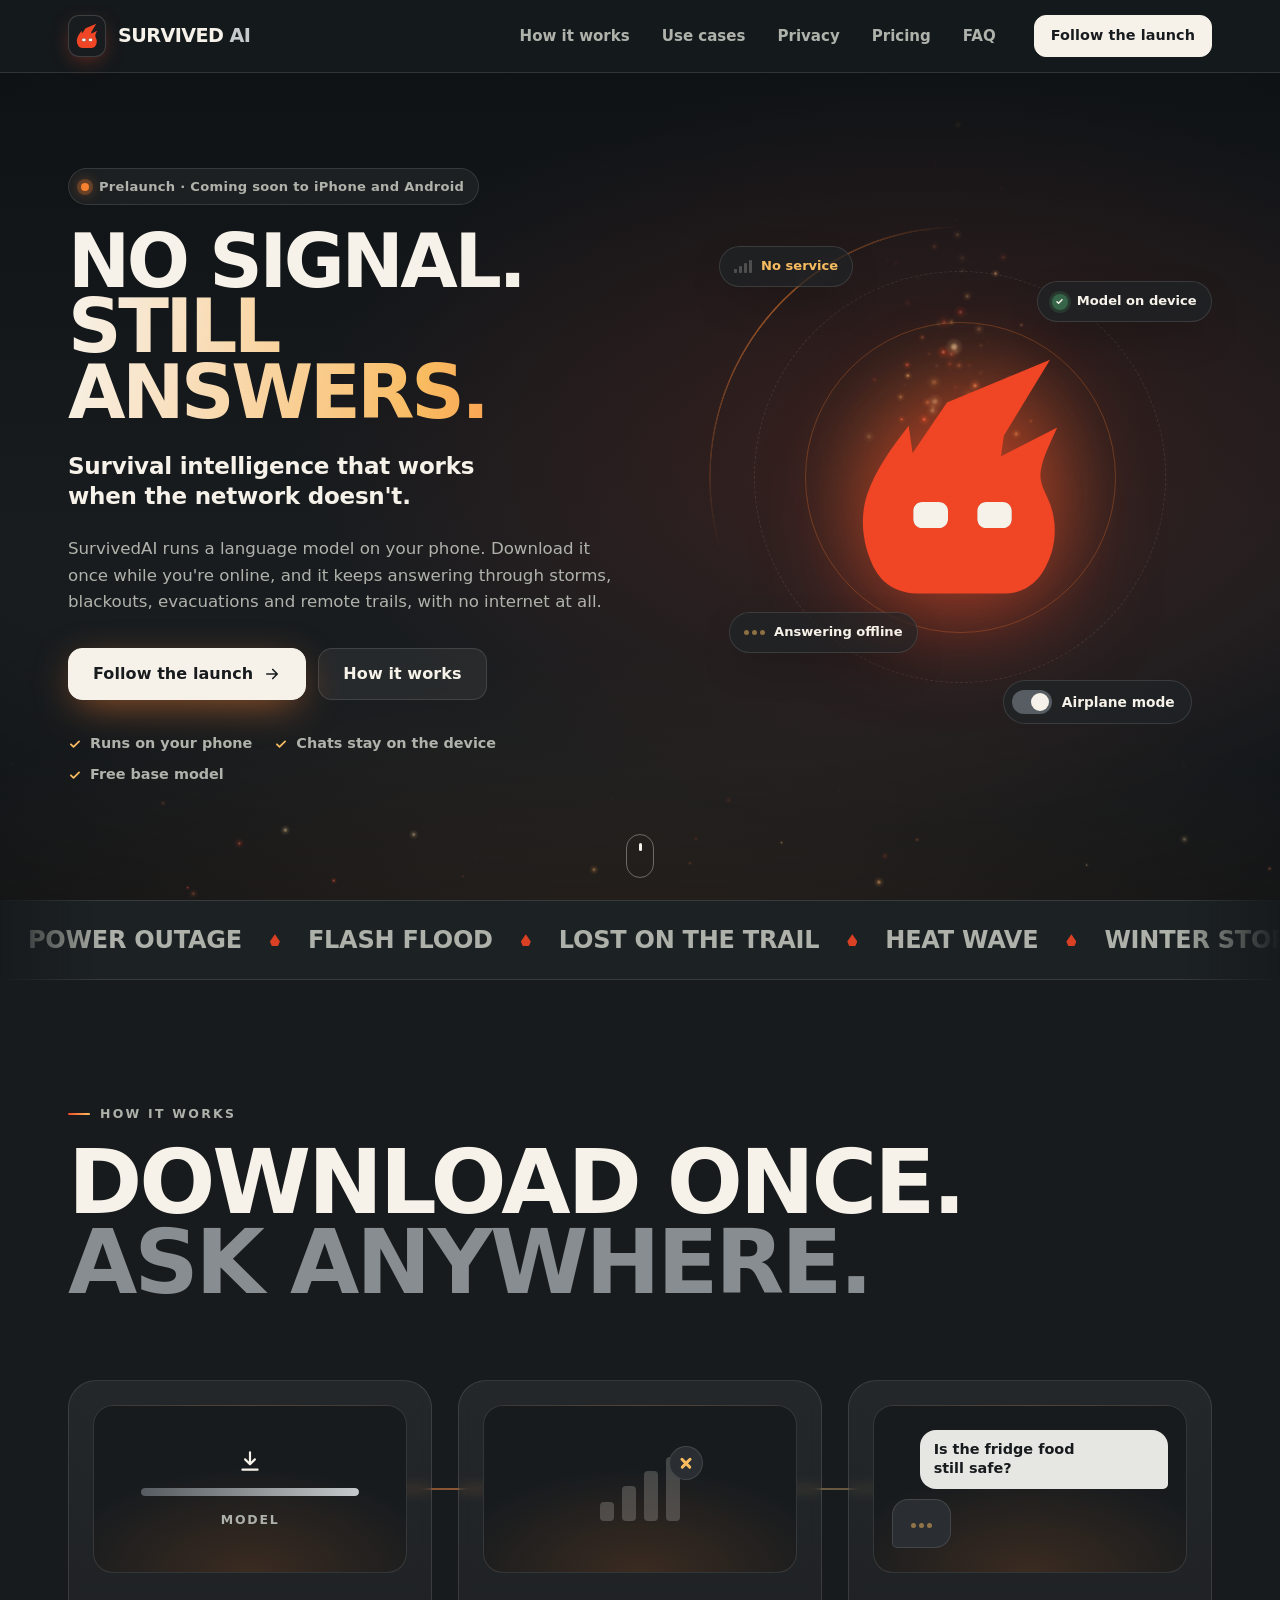
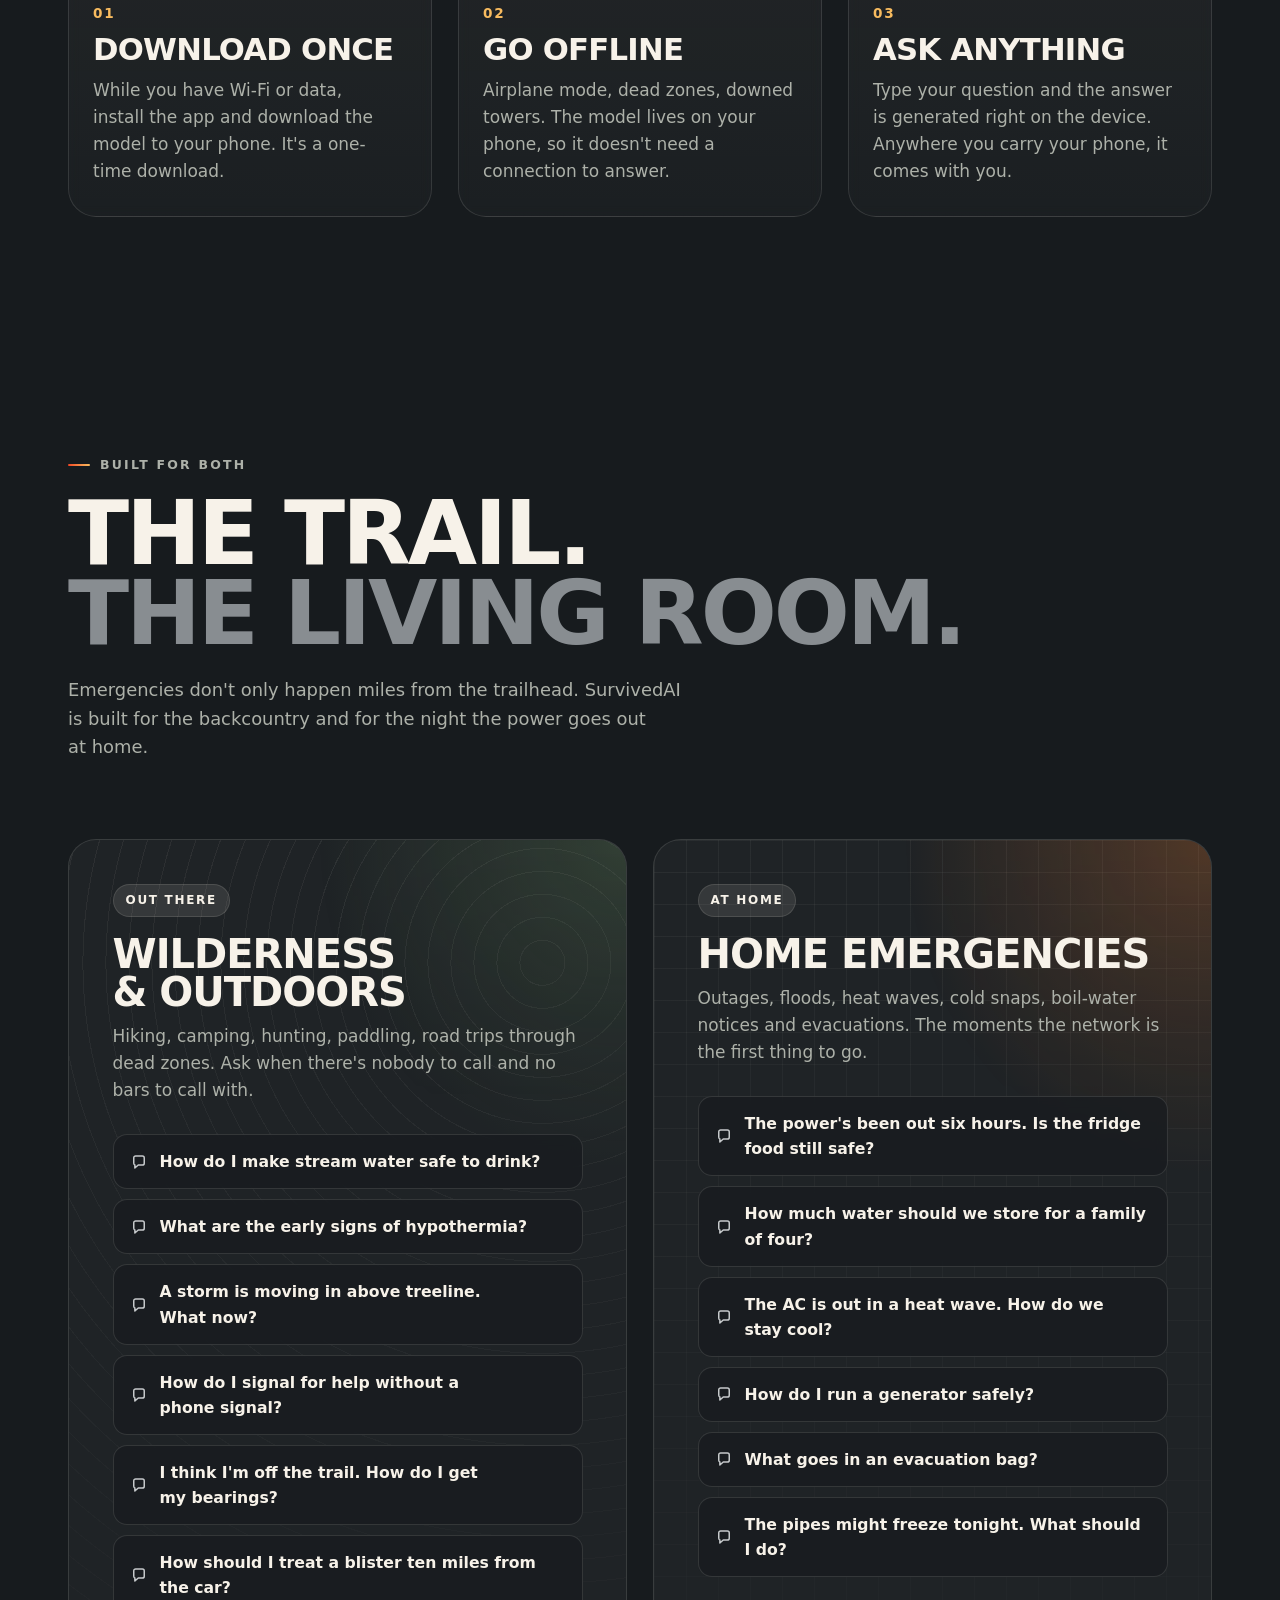
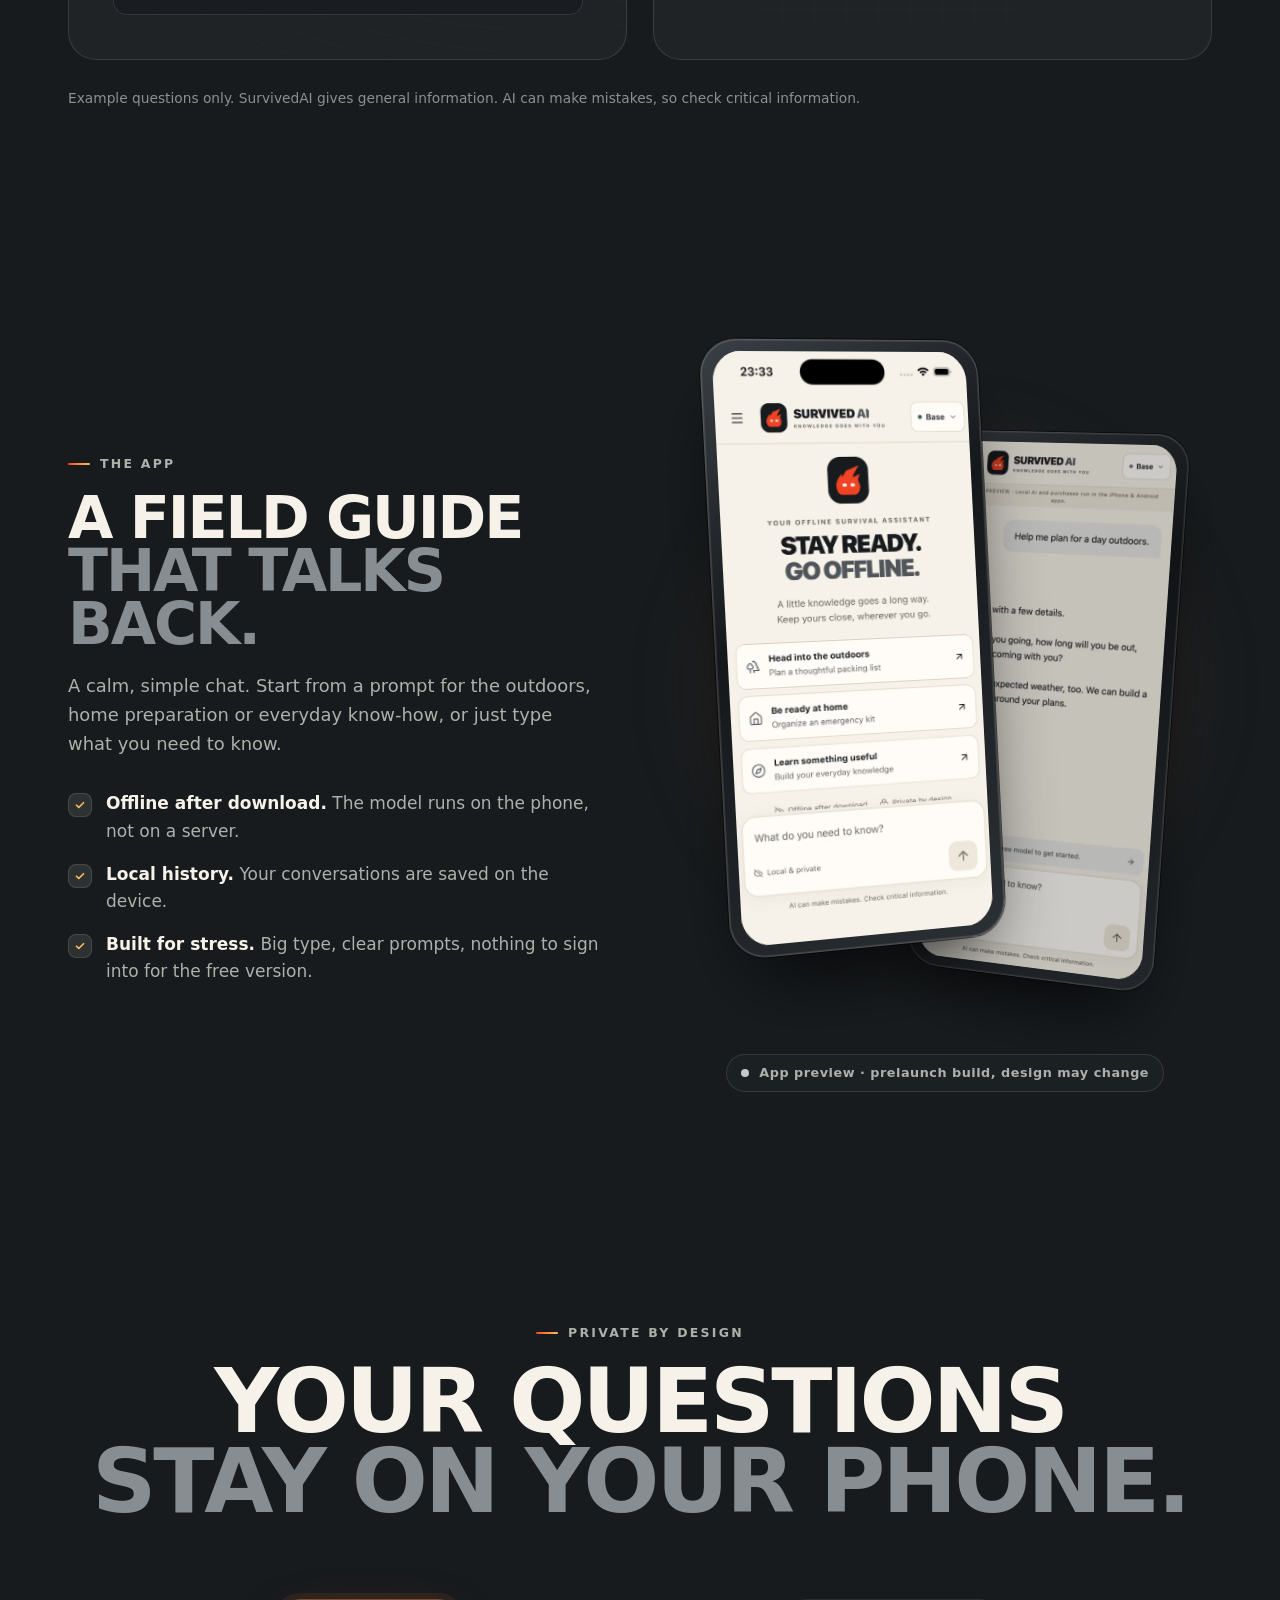
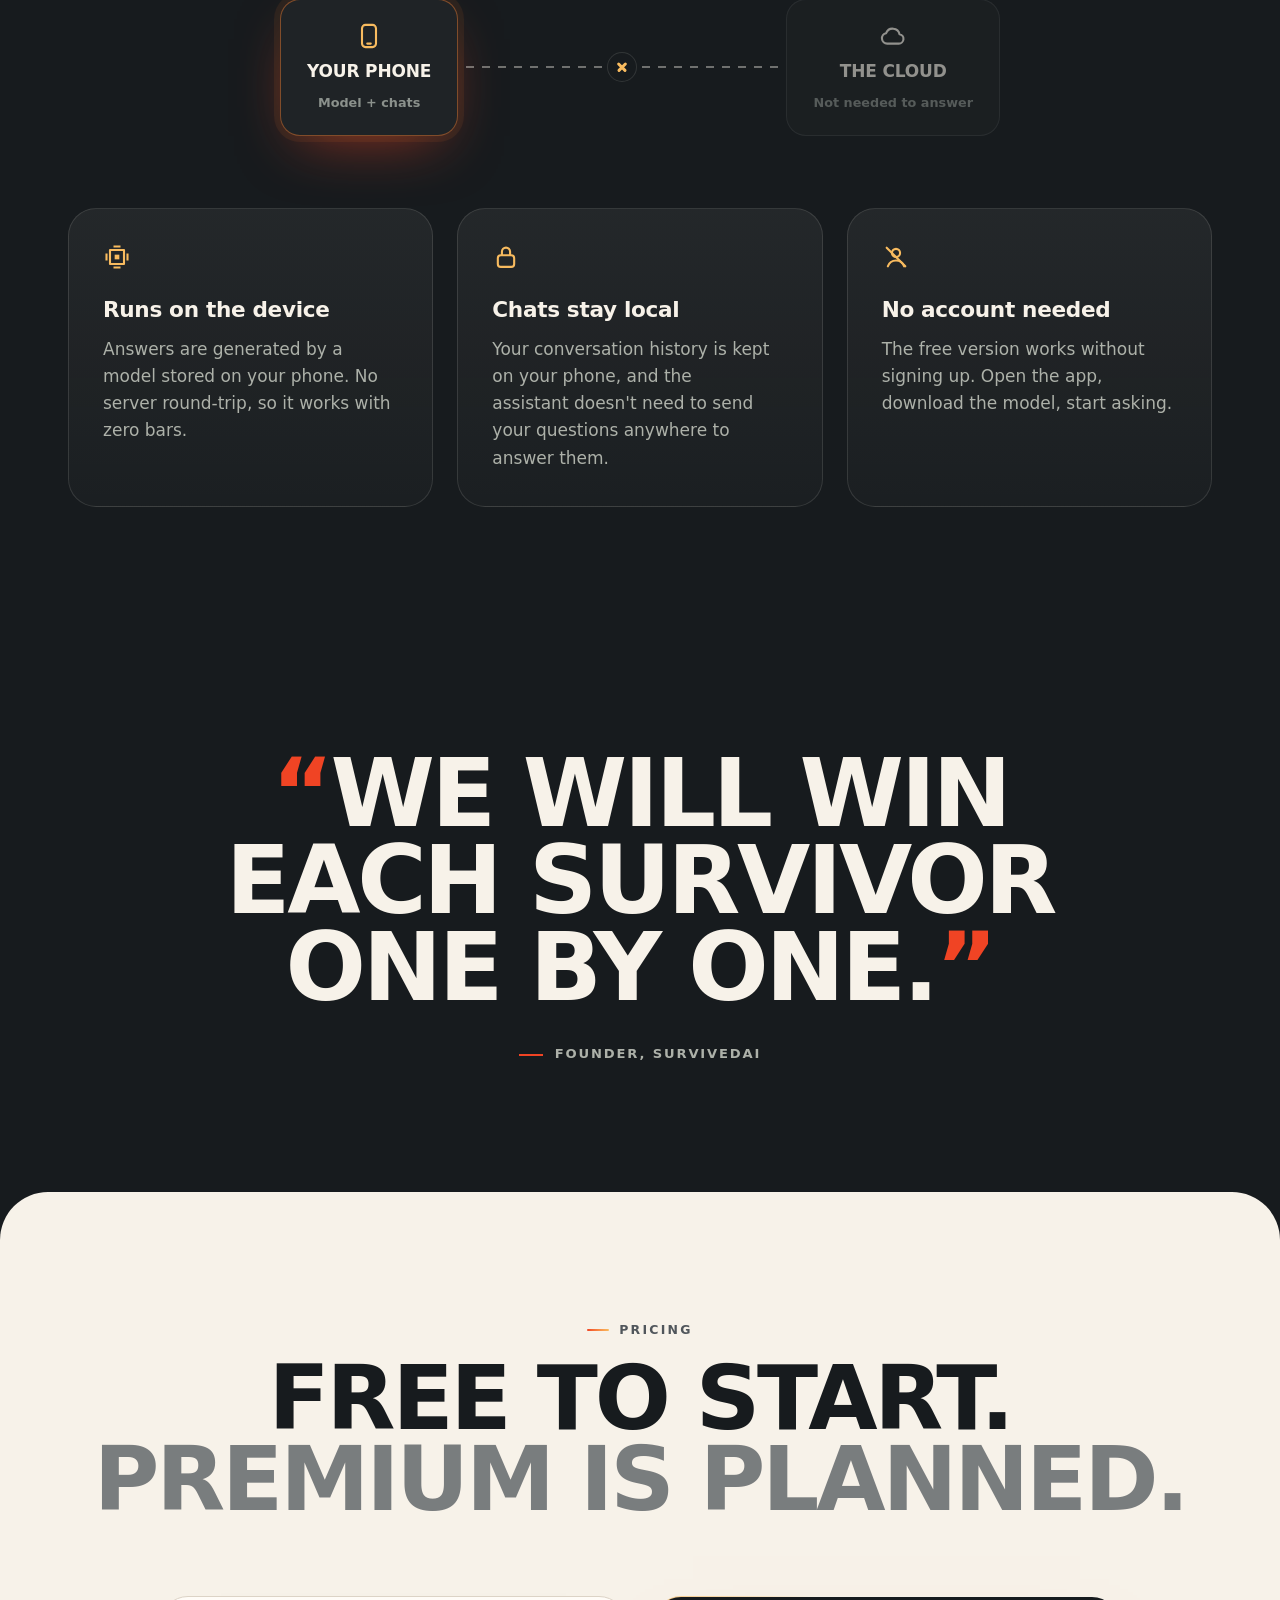
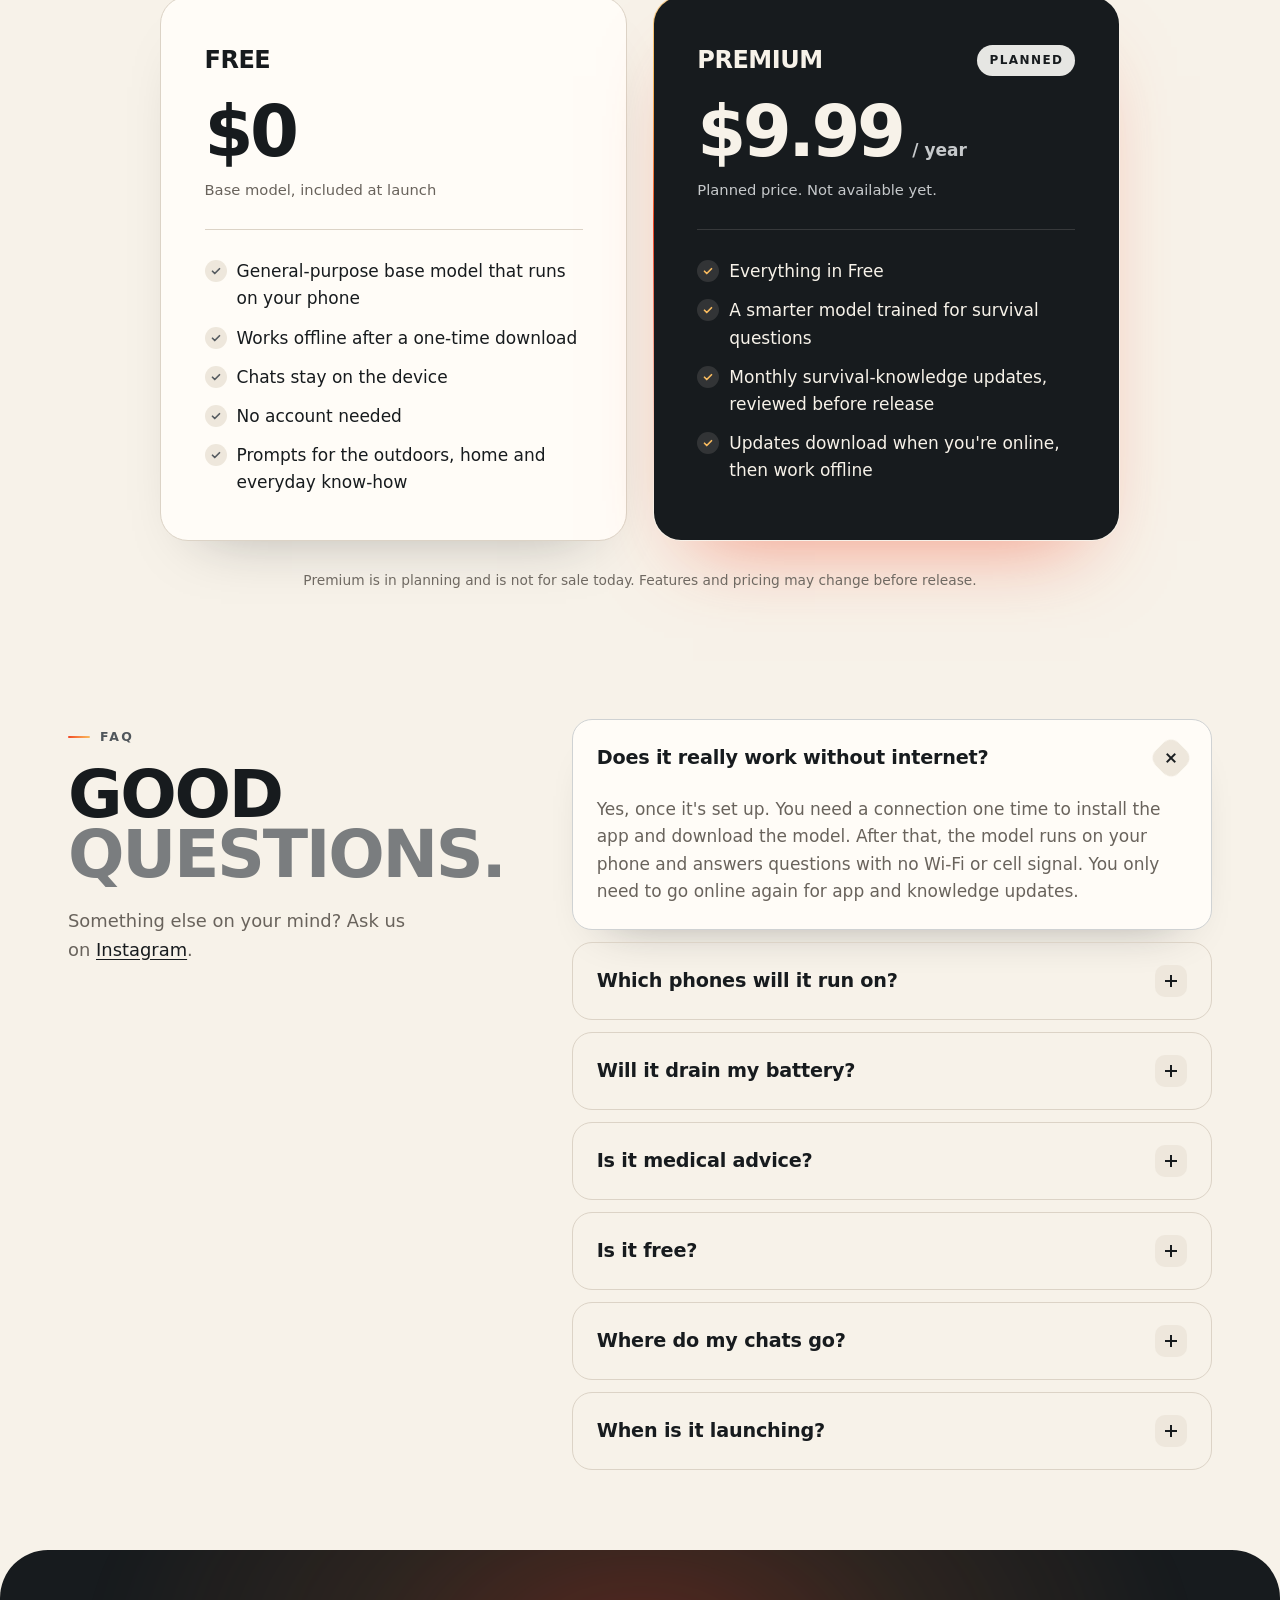
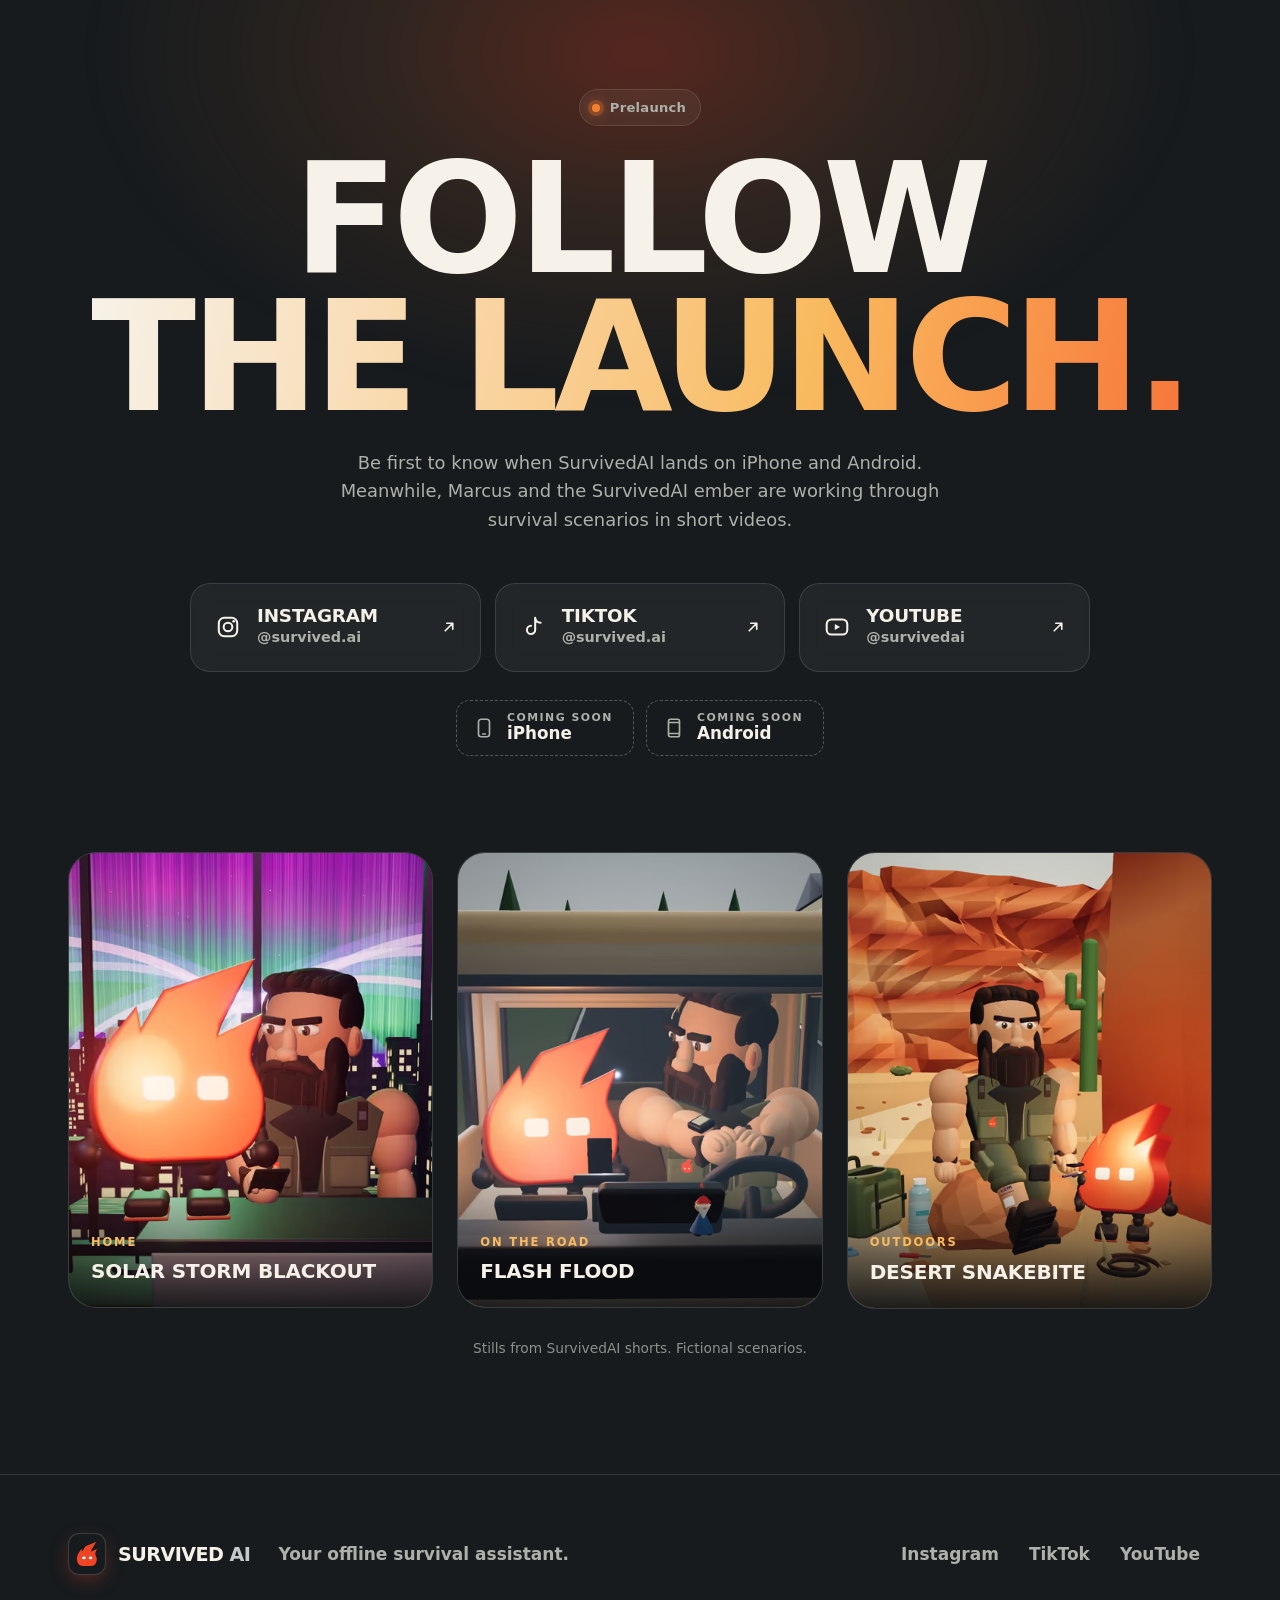
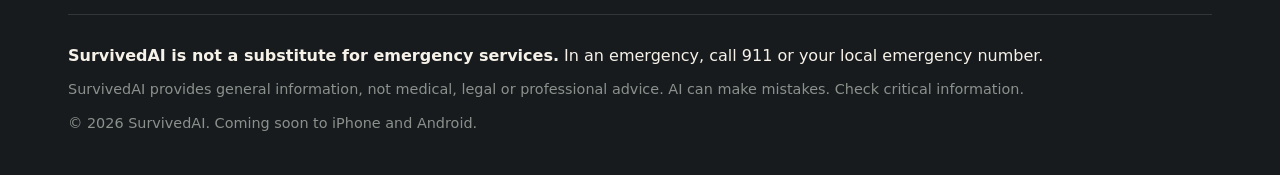
==== site/index.html @ b37c3a39 "Add survived.ai prelaunch landing page Static site in site/ (GitHub Pages ready, no build step): dar" ====
<!doctype html>
<html lang="en">
<head>
  <meta charset="utf-8">
  <meta name="viewport" content="width=device-width, initial-scale=1, viewport-fit=cover">
  <title>SurvivedAI: the offline survival assistant for iPhone and Android</title>
  <meta name="description" content="SurvivedAI runs an AI model on your phone, so it keeps answering survival questions with no internet: storms, blackouts, evacuations, remote trails. Coming soon.">
  <link rel="canonical" href="https://survived.ai/">
  <meta name="theme-color" content="#171B1E">
  <meta name="color-scheme" content="dark light">
  <meta name="robots" content="index, follow">

  <meta property="og:type" content="website">
  <meta property="og:site_name" content="SurvivedAI">
  <meta property="og:url" content="https://survived.ai/">
  <meta property="og:title" content="SurvivedAI: no signal, still answers">
  <meta property="og:description" content="An AI survival assistant that runs on your phone and keeps answering with no internet. Coming soon to iPhone and Android.">
  <meta property="og:image" content="https://survived.ai/assets/og/og-image.png">
  <meta property="og:image:width" content="1200">
  <meta property="og:image:height" content="630">
  <meta property="og:image:alt" content="The SurvivedAI flame mark with the headline: No signal. Still answers.">
  <meta name="twitter:card" content="summary_large_image">
  <meta name="twitter:title" content="SurvivedAI: no signal, still answers">
  <meta name="twitter:description" content="An AI survival assistant that runs on your phone and keeps answering with no internet. Coming soon to iPhone and Android.">
  <meta name="twitter:image" content="https://survived.ai/assets/og/og-image.png">
  <meta name="twitter:image:alt" content="The SurvivedAI flame mark with the headline: No signal. Still answers.">

  <link rel="icon" href="/favicon.ico" sizes="48x48">
  <link rel="icon" href="/favicon.svg" type="image/svg+xml">
  <link rel="apple-touch-icon" href="/apple-touch-icon.png">
  <link rel="manifest" href="/site.webmanifest">

  <link rel="stylesheet" href="/assets/css/main.css">
  <script src="/assets/js/main.js" defer></script>

  <script type="application/ld+json">
  {
    "@context": "https://schema.org",
    "@graph": [
      {
        "@type": "Organization",
        "@id": "https://survived.ai/#organization",
        "name": "SurvivedAI",
        "url": "https://survived.ai/",
        "logo": "https://survived.ai/assets/icons/icon-512.png",
        "sameAs": [
          "https://www.instagram.com/survived.ai",
          "https://www.tiktok.com/@survived.ai",
          "https://www.youtube.com/@survivedai"
        ]
      },
      {
        "@type": "WebSite",
        "@id": "https://survived.ai/#website",
        "url": "https://survived.ai/",
        "name": "SurvivedAI",
        "publisher": { "@id": "https://survived.ai/#organization" }
      },
      {
        "@type": "MobileApplication",
        "@id": "https://survived.ai/#app",
        "name": "SurvivedAI",
        "operatingSystem": "iOS, Android",
        "applicationCategory": "ReferenceApplication",
        "description": "A prelaunch survival assistant that runs a local language model on your phone, so it keeps answering questions without an internet connection after a one-time model download.",
        "url": "https://survived.ai/",
        "publisher": { "@id": "https://survived.ai/#organization" }
      }
    ]
  }
  </script>
</head>
<body>
  <a class="skip-link" href="#main">Skip to content</a>
  <div class="scroll-progress" aria-hidden="true"></div>

  <!-- ============ HEADER ============ -->
  <header class="site-header">
    <div class="container site-header__inner">
      <a class="brand" href="/" aria-label="SurvivedAI home">
        <span class="brand__tile" aria-hidden="true">
          <svg viewBox="250 50 590 700" width="22" height="26"><use href="#flame"/></svg>
        </span>
        <span class="brand__word">SURVIVED <span>AI</span></span>
      </a>
      <nav class="site-nav" aria-label="Primary">
        <ul>
          <li><a href="#how">How it works</a></li>
          <li><a href="#uses">Use cases</a></li>
          <li><a href="#privacy">Privacy</a></li>
          <li><a href="#pricing">Pricing</a></li>
          <li><a href="#faq">FAQ</a></li>
        </ul>
      </nav>
      <a class="btn btn--small btn--light site-header__cta" href="#follow">Follow the launch</a>
      <button class="menu-btn" type="button" popovertarget="mobile-menu" aria-label="Open menu">
        <span></span><span></span>
      </button>
    </div>
    <div id="mobile-menu" class="mobile-menu" popover>
      <nav aria-label="Mobile">
        <ul>
          <li><a href="#how">How it works</a></li>
          <li><a href="#uses">Use cases</a></li>
          <li><a href="#privacy">Privacy</a></li>
          <li><a href="#pricing">Pricing</a></li>
          <li><a href="#faq">FAQ</a></li>
          <li><a href="#follow" class="btn btn--light">Follow the launch</a></li>
        </ul>
      </nav>
    </div>
  </header>

  <main id="main">
    <!-- ============ HERO ============ -->
    <section class="hero" id="top" aria-labelledby="hero-title">
      <canvas class="hero__embers" id="embers" aria-hidden="true"></canvas>
      <div class="hero__vignette" aria-hidden="true"></div>

      <div class="container hero__grid">
        <div class="hero__copy">
          <p class="pill"><span class="pill__dot" aria-hidden="true"></span><span><span class="pill__extra">Prelaunch · </span>Coming soon to iPhone and Android</span></p>
          <h1 id="hero-title" class="display hero__title">
            <span class="hero__line">No signal.</span>
            <span class="hero__line hero__line--ember">Still answers.</span>
          </h1>
          <p class="hero__kicker">Survival intelligence that works when the network doesn't.</p>
          <p class="hero__lede">SurvivedAI runs a language model on your phone. Download it once while you're online, and it keeps answering through storms, blackouts, evacuations and remote trails, with no internet at all.</p>
          <div class="cta-row">
            <a class="btn btn--light btn--glow" href="#follow">Follow the launch
              <svg aria-hidden="true" viewBox="0 0 24 24" width="18" height="18"><path d="M5 12h14M13 6l6 6-6 6" fill="none" stroke="currentColor" stroke-width="2.2" stroke-linecap="round" stroke-linejoin="round"/></svg>
            </a>
            <a class="btn btn--ghost" href="#how">How it works</a>
          </div>
          <ul class="hero__facts" aria-label="Key facts">
            <li>Runs on your phone</li>
            <li>Chats stay on the device</li>
            <li>Free base model</li>
          </ul>
        </div>

        <div class="hero__visual" data-network="off">
          <div class="rings" aria-hidden="true">
            <span class="ring ring--1"></span>
            <span class="ring ring--2"></span>
            <span class="ring ring--3"></span>
          </div>
          <div class="hero__glow" aria-hidden="true"></div>
          <svg class="hero__flame" id="hero-flame" viewBox="250 50 590 700" role="img" aria-label="SurvivedAI flame mark">
            <use href="#flame"/>
          </svg>

          <div class="hud hud--signal" aria-hidden="true">
            <span class="bars"><i></i><i></i><i></i><i></i></span>
            <span class="hud__label hud__label--off">No service</span>
            <span class="hud__label hud__label--on">Online</span>
          </div>
          <div class="hud hud--model" aria-hidden="true">
            <span class="hud__check"></span>
            <span>Model on device</span>
          </div>
          <div class="hud hud--chat" aria-hidden="true">
            <span class="typing"><i></i><i></i><i></i></span>
            <span class="hud__label hud__label--off">Answering offline</span>
            <span class="hud__label hud__label--on">Answering on device</span>
          </div>

          <button class="net-toggle" type="button" aria-pressed="true" id="net-toggle" aria-describedby="net-toggle-desc">
            <span class="net-toggle__track" aria-hidden="true"><span class="net-toggle__thumb"></span></span>
            <span>Airplane mode</span>
          </button>
          <span class="sr-only" id="net-toggle-desc">Visual demo. The model runs on the phone, so answers work with or without a connection.</span>
        </div>
      </div>

      <a class="scroll-cue" href="#how" aria-label="Scroll to how it works">
        <span aria-hidden="true"></span>
      </a>
    </section>

    <!-- ============ TICKER ============ -->
    <div class="ticker" aria-label="Situations SurvivedAI is built for">
      <ul class="ticker__track">
        <li>Power outage</li><li>Flash flood</li><li>Lost on the trail</li><li>Heat wave</li><li>Winter storm</li><li>Boil-water notice</li><li>Evacuation</li><li>Wildfire smoke</li><li>Cold snap</li><li>Food safety</li><li>Backcountry first aid</li><li>Dead zone</li>
      </ul>
      <ul class="ticker__track" aria-hidden="true">
        <li>Power outage</li><li>Flash flood</li><li>Lost on the trail</li><li>Heat wave</li><li>Winter storm</li><li>Boil-water notice</li><li>Evacuation</li><li>Wildfire smoke</li><li>Cold snap</li><li>Food safety</li><li>Backcountry first aid</li><li>Dead zone</li>
      </ul>
    </div>

    <!-- ============ HOW IT WORKS ============ -->
    <section class="section how" id="how" aria-labelledby="how-title">
      <div class="container">
        <header class="section-head reveal">
          <p class="eyebrow">How it works</p>
          <h2 id="how-title" class="display display--lg">Download once.<br><span class="muted">Ask anywhere.</span></h2>
        </header>

        <ol class="steps">
          <li class="step reveal">
            <div class="step__art step__art--download" aria-hidden="true">
              <div class="dl">
                <svg viewBox="0 0 24 24" width="26" height="26"><path d="M12 4v11m0 0-4.5-4.5M12 15l4.5-4.5M5 20h14" fill="none" stroke="currentColor" stroke-width="2" stroke-linecap="round" stroke-linejoin="round"/></svg>
                <span class="dl__bar"><span></span></span>
                <span class="dl__label">Model</span>
              </div>
            </div>
            <span class="step__num">01</span>
            <h3>Download once</h3>
            <p>While you have Wi-Fi or data, install the app and download the model to your phone. It's a one-time download.</p>
          </li>
          <li class="step reveal">
            <div class="step__art step__art--offline" aria-hidden="true">
              <span class="bars bars--big"><i></i><i></i><i></i><i></i></span>
              <span class="x-mark"></span>
            </div>
            <span class="step__num">02</span>
            <h3>Go offline</h3>
            <p>Airplane mode, dead zones, downed towers. The model lives on your phone, so it doesn't need a connection to answer.</p>
          </li>
          <li class="step reveal">
            <div class="step__art step__art--ask" aria-hidden="true">
              <span class="bubble bubble--q">Is the fridge food still safe?</span>
              <span class="bubble bubble--a"><span class="typing"><i></i><i></i><i></i></span></span>
            </div>
            <span class="step__num">03</span>
            <h3>Ask anything</h3>
            <p>Type your question and the answer is generated right on the device. Anywhere you carry your phone, it comes with you.</p>
          </li>
        </ol>
      </div>
    </section>

    <!-- ============ USE CASES ============ -->
    <section class="section uses" id="uses" aria-labelledby="uses-title">
      <div class="container">
        <header class="section-head reveal">
          <p class="eyebrow">Built for both</p>
          <h2 id="uses-title" class="display display--lg">The trail.<br><span class="muted">The living room.</span></h2>
          <p class="section-lede">Emergencies don't only happen miles from the trailhead. SurvivedAI is built for the backcountry and for the night the power goes out at home.</p>
        </header>

        <div class="domains">
          <article class="domain domain--out reveal" aria-labelledby="out-title">
            <div class="domain__bg" aria-hidden="true"></div>
            <div class="domain__head">
              <span class="domain__tag">Out there</span>
              <h3 id="out-title" class="display display--md">Wilderness &amp; outdoors</h3>
              <p>Hiking, camping, hunting, paddling, road trips through dead zones. Ask when there's nobody to call and no bars to call with.</p>
            </div>
            <ul class="asks" aria-label="Example outdoor questions">
              <li>How do I make stream water safe to drink?</li>
              <li>What are the early signs of hypothermia?</li>
              <li>A storm is moving in above treeline. What now?</li>
              <li>How do I signal for help without a phone signal?</li>
              <li>I think I'm off the trail. How do I get my bearings?</li>
              <li>How should I treat a blister ten miles from the car?</li>
            </ul>
          </article>

          <article class="domain domain--home reveal" aria-labelledby="home-title">
            <div class="domain__bg" aria-hidden="true"></div>
            <div class="domain__head">
              <span class="domain__tag">At home</span>
              <h3 id="home-title" class="display display--md">Home emergencies</h3>
              <p>Outages, floods, heat waves, cold snaps, boil-water notices and evacuations. The moments the network is the first thing to go.</p>
            </div>
            <ul class="asks" aria-label="Example home emergency questions">
              <li>The power's been out six hours. Is the fridge food still safe?</li>
              <li>How much water should we store for a family of four?</li>
              <li>The AC is out in a heat wave. How do we stay cool?</li>
              <li>How do I run a generator safely?</li>
              <li>What goes in an evacuation bag?</li>
              <li>The pipes might freeze tonight. What should I do?</li>
            </ul>
          </article>
        </div>
        <p class="fineprint reveal">Example questions only. SurvivedAI gives general information. AI can make mistakes, so check critical information.</p>
      </div>
    </section>

    <!-- ============ PREVIEW ============ -->
    <section class="section preview" id="preview" aria-labelledby="preview-title">
      <div class="container preview__grid">
        <div class="preview__copy">
          <p class="eyebrow reveal">The app</p>
          <h2 id="preview-title" class="display display--lg reveal">A field guide<br><span class="muted">that talks back.</span></h2>
          <p class="section-lede reveal">A calm, simple chat. Start from a prompt for the outdoors, home preparation or everyday know-how, or just type what you need to know.</p>
          <ul class="ticks">
            <li class="reveal"><strong>Offline after download.</strong> The model runs on the phone, not on a server.</li>
            <li class="reveal"><strong>Local history.</strong> Your conversations are saved on the device.</li>
            <li class="reveal"><strong>Built for stress.</strong> Big type, clear prompts, nothing to sign into for the free version.</li>
          </ul>
        </div>
        <div class="preview__stage" aria-label="App preview">
          <div class="phones">
            <figure class="phone phone--back">
              <picture>
                <source srcset="/assets/img/app-chat.avif" type="image/avif">
                <img src="/assets/img/app-chat.webp" width="560" height="1244" alt="SurvivedAI conversation screen. A user asks for help planning a day outdoors and the assistant asks about destination, duration, companions and weather." loading="lazy" decoding="async">
              </picture>
            </figure>
            <figure class="phone phone--front">
              <picture>
                <source srcset="/assets/img/app-home.avif" type="image/avif">
                <img src="/assets/img/app-home.webp" width="600" height="1301" alt="SurvivedAI welcome screen on iPhone with the flame logo, the headline Stay ready. Go offline., and prompts for the outdoors, home preparation and learning." loading="lazy" decoding="async">
              </picture>
            </figure>
          </div>
          <p class="preview__label"><span class="pill__dot pill__dot--gray" aria-hidden="true"></span>App preview · prelaunch build, design may change</p>
        </div>
      </div>
    </section>

    <!-- ============ PRIVACY ============ -->
    <section class="section privacy" id="privacy" aria-labelledby="privacy-title">
      <div class="container">
        <header class="section-head section-head--center reveal">
          <p class="eyebrow">Private by design</p>
          <h2 id="privacy-title" class="display display--lg">Your questions<br><span class="muted">stay on your phone.</span></h2>
        </header>

        <div class="privacy__diagram reveal" aria-hidden="true">
          <div class="node node--phone">
            <svg viewBox="0 0 24 24" width="28" height="28"><rect x="6" y="2.5" width="12" height="19" rx="3" fill="none" stroke="currentColor" stroke-width="1.8"/><path d="M10.5 18.5h3" stroke="currentColor" stroke-width="1.8" stroke-linecap="round"/></svg>
            <span>Your phone</span>
            <small>Model + chats</small>
          </div>
          <div class="link"><span class="link__line"></span><span class="link__cut"></span></div>
          <div class="node node--cloud">
            <svg viewBox="0 0 24 24" width="28" height="28"><path d="M7 18.5h10a4 4 0 0 0 .6-7.95A6 6 0 0 0 6.1 9.6 4.5 4.5 0 0 0 7 18.5Z" fill="none" stroke="currentColor" stroke-width="1.8" stroke-linejoin="round"/></svg>
            <span>The cloud</span>
            <small>Not needed to answer</small>
          </div>
        </div>

        <div class="cards cards--3">
          <article class="card reveal">
            <svg class="card__icon" aria-hidden="true" viewBox="0 0 24 24" width="28" height="28"><path d="M9 3h6M9 21h6M3 9v6M21 9v6M6 6h12v12H6z" fill="none" stroke="currentColor" stroke-width="1.8" stroke-linejoin="round"/><path d="M10 10h4v4h-4z" fill="currentColor"/></svg>
            <h3>Runs on the device</h3>
            <p>Answers are generated by a model stored on your phone. No server round-trip, so it works with zero bars.</p>
          </article>
          <article class="card reveal">
            <svg class="card__icon" aria-hidden="true" viewBox="0 0 24 24" width="28" height="28"><rect x="5" y="10.5" width="14" height="10" rx="2.5" fill="none" stroke="currentColor" stroke-width="1.8"/><path d="M8.5 10.5V7.5a3.5 3.5 0 0 1 7 0v3" fill="none" stroke="currentColor" stroke-width="1.8"/></svg>
            <h3>Chats stay local</h3>
            <p>Your conversation history is kept on your phone, and the assistant doesn't need to send your questions anywhere to answer them.</p>
          </article>
          <article class="card reveal">
            <svg class="card__icon" aria-hidden="true" viewBox="0 0 24 24" width="28" height="28"><circle cx="12" cy="8.5" r="3.5" fill="none" stroke="currentColor" stroke-width="1.8"/><path d="M5 20c1.2-3.4 3.8-5 7-5s5.8 1.6 7 5" fill="none" stroke="currentColor" stroke-width="1.8" stroke-linecap="round"/><path d="M4 4l16 16" stroke="currentColor" stroke-width="1.8" stroke-linecap="round"/></svg>
            <h3>No account needed</h3>
            <p>The free version works without signing up. Open the app, download the model, start asking.</p>
          </article>
        </div>
      </div>
    </section>

    <!-- ============ FOUNDER QUOTE ============ -->
    <section class="section quote" aria-label="From the founder">
      <div class="container">
        <figure class="quote__fig">
          <blockquote class="display quote__text">
            <p><span style="--i:0">We</span> <span style="--i:1">will</span> <span style="--i:2">win</span> <span style="--i:3">each</span> <span style="--i:4">survivor</span> <span style="--i:5">one</span> <span style="--i:6">by</span> <span style="--i:7">one.</span></p>
          </blockquote>
          <figcaption>Founder, SurvivedAI</figcaption>
        </figure>
      </div>
    </section>

    <!-- ============ PAPER BAND: PRICING + FAQ ============ -->
    <div class="paper">
      <section class="section pricing" id="pricing" aria-labelledby="pricing-title">
        <div class="container">
          <header class="section-head section-head--center reveal">
            <p class="eyebrow">Pricing</p>
            <h2 id="pricing-title" class="display display--lg">Free to start.<br><span class="muted">Premium is planned.</span></h2>
          </header>

          <div class="plans">
            <article class="plan reveal" aria-labelledby="plan-free">
              <header>
                <h3 id="plan-free" class="plan__name">Free</h3>
                <p class="plan__price"><span>$0</span></p>
                <p class="plan__note">Base model, included at launch</p>
              </header>
              <ul class="plan__list">
                <li>General-purpose base model that runs on your phone</li>
                <li>Works offline after a one-time download</li>
                <li>Chats stay on the device</li>
                <li>No account needed</li>
                <li>Prompts for the outdoors, home and everyday know-how</li>
              </ul>
            </article>

            <article class="plan plan--premium reveal" aria-labelledby="plan-premium">
              <header>
                <div class="plan__row">
                  <h3 id="plan-premium" class="plan__name">Premium</h3>
                  <span class="badge">Planned</span>
                </div>
                <p class="plan__price"><span>$9.99</span> / year</p>
                <p class="plan__note">Planned price. Not available yet.</p>
              </header>
              <ul class="plan__list">
                <li>Everything in Free</li>
                <li>A smarter model trained for survival questions</li>
                <li>Monthly survival-knowledge updates, reviewed before release</li>
                <li>Updates download when you're online, then work offline</li>
              </ul>
            </article>
          </div>
          <p class="fineprint fineprint--center reveal">Premium is in planning and is not for sale today. Features and pricing may change before release.</p>
        </div>
      </section>

      <section class="section faq" id="faq" aria-labelledby="faq-title">
        <div class="container faq__grid">
          <header class="section-head reveal">
            <p class="eyebrow">FAQ</p>
            <h2 id="faq-title" class="display display--lg">Good<br><span class="muted">questions.</span></h2>
            <p class="section-lede">Something else on your mind? Ask us on <a href="https://www.instagram.com/survived.ai" rel="noopener">Instagram</a>.</p>
          </header>

          <div class="faq__list">
            <details name="faq" open>
              <summary>Does it really work without internet?</summary>
              <div class="faq__body"><p>Yes, once it's set up. You need a connection one time to install the app and download the model. After that, the model runs on your phone and answers questions with no Wi-Fi or cell signal. You only need to go online again for app and knowledge updates.</p></div>
            </details>
            <details name="faq">
              <summary>Which phones will it run on?</summary>
              <div class="faq__body"><p>SurvivedAI is coming to iPhone and Android. Running a language model locally needs a reasonably recent phone and some free storage for the model. We'll publish exact device and storage requirements before launch.</p></div>
            </details>
            <details name="faq">
              <summary>Will it drain my battery?</summary>
              <div class="faq__body"><p>Generating an answer uses your phone's processor, so it uses more power than reading a text, but only while it's answering. When it isn't working on a question, it isn't using the model. In a long outage or on a multi-day trip, carry a charged power bank and keep your screen brightness down.</p></div>
            </details>
            <details name="faq">
              <summary>Is it medical advice?</summary>
              <div class="faq__body"><p>No. SurvivedAI provides general information to help you think clearly and prepare. It is not medical advice and it is not a substitute for a doctor or for emergency services. AI can make mistakes, so check critical information. In an emergency, call 911 or your local emergency number.</p></div>
            </details>
            <details name="faq">
              <summary>Is it free?</summary>
              <div class="faq__body"><p>The base model is free. A Premium plan with a smarter, survival-trained model and monthly reviewed knowledge updates is planned at $9.99 per year. Premium is not available yet.</p></div>
            </details>
            <details name="faq">
              <summary>Where do my chats go?</summary>
              <div class="faq__body"><p>They stay on your phone. The assistant answers on the device, so your questions don't have to be sent to a server to get a reply. The free version doesn't need an account.</p></div>
            </details>
            <details name="faq">
              <summary>When is it launching?</summary>
              <div class="faq__body"><p>Soon. SurvivedAI is in prelaunch and coming to iPhone and Android. The best way to hear the date first is to follow us on <a href="https://www.instagram.com/survived.ai" rel="noopener">Instagram</a>, <a href="https://www.tiktok.com/@survived.ai" rel="noopener">TikTok</a> or <a href="https://www.youtube.com/@survivedai" rel="noopener">YouTube</a>.</p></div>
            </details>
          </div>
        </div>
      </section>
    </div>

    <!-- ============ FOLLOW THE LAUNCH (final CTA) ============ -->
    <section class="section follow" id="follow" aria-labelledby="follow-title">
      <div class="follow__glow" aria-hidden="true"></div>
      <div class="container">
        <header class="section-head section-head--center reveal">
          <p class="pill"><span class="pill__dot" aria-hidden="true"></span>Prelaunch</p>
          <h2 id="follow-title" class="display display--xl">Follow<br><span class="ember-text">the launch.</span></h2>
          <p class="section-lede">Be first to know when SurvivedAI lands on iPhone and Android. Meanwhile, Marcus and the SurvivedAI ember are working through survival scenarios in short videos.</p>
        </header>

        <ul class="socials reveal" aria-label="SurvivedAI on social media">
          <li>
            <a class="social" href="https://www.instagram.com/survived.ai" rel="noopener">
              <svg aria-hidden="true" viewBox="0 0 24 24" width="26" height="26"><rect x="3.5" y="3.5" width="17" height="17" rx="5" fill="none" stroke="currentColor" stroke-width="1.9"/><circle cx="12" cy="12" r="4" fill="none" stroke="currentColor" stroke-width="1.9"/><circle cx="17.2" cy="6.8" r="1.2" fill="currentColor"/></svg>
              <span class="social__name">Instagram</span>
              <span class="social__handle">@survived.ai</span>
            </a>
          </li>
          <li>
            <a class="social" href="https://www.tiktok.com/@survived.ai" rel="noopener">
              <svg aria-hidden="true" viewBox="0 0 24 24" width="26" height="26"><path d="M14 3.5v11.2a3.8 3.8 0 1 1-3.8-3.8M14 3.5c.4 2.6 2.3 4.4 5 4.6" fill="none" stroke="currentColor" stroke-width="1.9" stroke-linecap="round" stroke-linejoin="round"/></svg>
              <span class="social__name">TikTok</span>
              <span class="social__handle">@survived.ai</span>
            </a>
          </li>
          <li>
            <a class="social" href="https://www.youtube.com/@survivedai" rel="noopener">
              <svg aria-hidden="true" viewBox="0 0 24 24" width="26" height="26"><rect x="2.5" y="5" width="19" height="14" rx="4.5" fill="none" stroke="currentColor" stroke-width="1.9"/><path d="M10 9.2v5.6l4.8-2.8z" fill="currentColor"/></svg>
              <span class="social__name">YouTube</span>
              <span class="social__handle">@survivedai</span>
            </a>
          </li>
        </ul>

        <!--
          ================= WAITLIST FORM PLACEHOLDER =================
          There is no waitlist backend yet, so nothing is rendered here.
          When one exists, replace this comment with the form, e.g.:

          <form class="waitlist" id="waitlist" action="https://YOUR-ENDPOINT" method="post">
            <label for="waitlist-email">Email</label>
            <div class="waitlist__row">
              <input id="waitlist-email" name="email" type="email" autocomplete="email" required
                     placeholder="you@example.com">
              <button class="btn btn--light" type="submit">Join the waitlist</button>
            </div>
            <p class="fineprint">One email at launch. No spam.</p>
          </form>

          Styles for .waitlist are stubbed at the end of assets/css/main.css,
          and the submit hook is stubbed in assets/js/main.js (search "WAITLIST").
          ==============================================================
        -->

        <ul class="stores reveal" aria-label="App availability">
          <li class="store">
            <svg aria-hidden="true" viewBox="0 0 24 24" width="22" height="22"><rect x="6" y="2.5" width="12" height="19" rx="3" fill="none" stroke="currentColor" stroke-width="1.8"/><path d="M10.5 18.5h3" stroke="currentColor" stroke-width="1.8" stroke-linecap="round"/></svg>
            <span><small>Coming soon</small>iPhone</span>
          </li>
          <li class="store">
            <svg aria-hidden="true" viewBox="0 0 24 24" width="22" height="22"><rect x="6" y="2.5" width="12" height="19" rx="2" fill="none" stroke="currentColor" stroke-width="1.8"/><path d="M6 6h12M6 18h12" stroke="currentColor" stroke-width="1.8"/></svg>
            <span><small>Coming soon</small>Android</span>
          </li>
        </ul>

        <div class="shorts">
          <figure class="short reveal">
            <picture>
              <source type="image/avif" srcset="/assets/img/short-blackout-480.avif 480w, /assets/img/short-blackout-800.avif 800w" sizes="(min-width: 900px) 360px, 70vw">
              <img src="/assets/img/short-blackout-800.webp" srcset="/assets/img/short-blackout-480.webp 480w, /assets/img/short-blackout-800.webp 800w" sizes="(min-width: 900px) 360px, 70vw" width="800" height="1000" alt="Animated still: Marcus, a bearded survivor, and the flame-shaped SurvivedAI ember at a desk at night, with a city skyline and aurora outside the window." loading="lazy" decoding="async">
            </picture>
            <figcaption><span>Home</span>Solar storm blackout</figcaption>
          </figure>
          <figure class="short reveal">
            <picture>
              <source type="image/avif" srcset="/assets/img/short-flood-480.avif 480w, /assets/img/short-flood-800.avif 800w" sizes="(min-width: 900px) 360px, 70vw">
              <img src="/assets/img/short-flood-800.webp" srcset="/assets/img/short-flood-480.webp 480w, /assets/img/short-flood-800.webp 800w" sizes="(min-width: 900px) 360px, 70vw" width="800" height="1000" alt="Animated still: Marcus drives a truck with the SurvivedAI ember in the passenger seat." loading="lazy" decoding="async">
            </picture>
            <figcaption><span>On the road</span>Flash flood</figcaption>
          </figure>
          <figure class="short reveal">
            <picture>
              <source type="image/avif" srcset="/assets/img/short-trail-480.avif 480w, /assets/img/short-trail-800.avif 800w" sizes="(min-width: 900px) 360px, 70vw">
              <img src="/assets/img/short-trail-800.webp" srcset="/assets/img/short-trail-480.webp 480w, /assets/img/short-trail-800.webp 800w" sizes="(min-width: 900px) 360px, 70vw" width="800" height="1000" alt="Animated still: Marcus sits on a rock in a desert canyon with a dressing on his leg while the SurvivedAI ember stands beside him." loading="lazy" decoding="async">
            </picture>
            <figcaption><span>Outdoors</span>Desert snakebite</figcaption>
          </figure>
        </div>
        <p class="fineprint fineprint--center">Stills from SurvivedAI shorts. Fictional scenarios.</p>
      </div>
    </section>
  </main>

  <!-- ============ FOOTER ============ -->
  <footer class="site-footer">
    <div class="container">
      <div class="site-footer__top">
        <a class="brand" href="/" aria-label="SurvivedAI home">
          <span class="brand__tile" aria-hidden="true">
            <svg viewBox="250 50 590 700" width="22" height="26"><use href="#flame"/></svg>
          </span>
          <span class="brand__word">SURVIVED <span>AI</span></span>
        </a>
        <p class="site-footer__tag">Your offline survival assistant.</p>
        <ul class="site-footer__links" aria-label="Social links">
          <li><a href="https://www.instagram.com/survived.ai" rel="noopener">Instagram</a></li>
          <li><a href="https://www.tiktok.com/@survived.ai" rel="noopener">TikTok</a></li>
          <li><a href="https://www.youtube.com/@survivedai" rel="noopener">YouTube</a></li>
        </ul>
      </div>
      <div class="site-footer__legal">
        <p class="site-footer__warning"><strong>SurvivedAI is not a substitute for emergency services.</strong> In an emergency, call 911 or your local emergency number.</p>
        <p>SurvivedAI provides general information, not medical, legal or professional advice. AI can make mistakes. Check critical information.</p>
        <p>© 2026 SurvivedAI. Coming soon to iPhone and Android.</p>
      </div>
    </div>
  </footer>

  <!-- Flame mark geometry (from the app's assets/brand/flame.svg). Referenced via <use>. -->
  <svg width="0" height="0" style="position:absolute" aria-hidden="true" focusable="false">
    <defs>
      <g id="flame">
        <path d="M795 72L507 191L411 332L400 256C355 314 307 378 283 451C263 514 272 584 296 638C322 699 368 725 432 725H662C719 725 757 699 782 652C811 599 816 536 797 480C782 436 762 418 770 377C775 347 796 303 815 261L658 341L666 284Z M438 469H484C499 469 510 480 510 495V516C510 532 499 542 484 542H438C423 542 413 532 413 516V495C413 480 423 469 438 469Z M617 469H663C678 469 688 480 688 495V516C688 532 678 542 663 542H617C602 542 592 532 592 516V495C592 480 602 469 617 469Z" fill="#F04424" fill-rule="evenodd"/>
        <path d="M438 469H484C499 469 510 480 510 495V516C510 532 499 542 484 542H438C423 542 413 532 413 516V495C413 480 423 469 438 469Z M617 469H663C678 469 688 480 688 495V516C688 532 678 542 663 542H617C602 542 592 532 592 516V495C592 480 602 469 617 469Z" fill="#F7F2E9"/>
      </g>
    </defs>
  </svg>
</body>
</html>
---- assets/css/main.css ----
/* =========================================================================
   SurvivedAI landing page
   Plain CSS, no build. Modern features are progressively enhanced:
   scroll-driven animations, @property, container queries, :has(),
   popover, view transitions, oklch/color-mix, ::details-content.
   ========================================================================= */

@property --angle {
  syntax: "<angle>";
  inherits: false;
  initial-value: 0deg;
}
@property --shift {
  syntax: "<percentage>";
  inherits: false;
  initial-value: 0%;
}

:root {
  /* Brand tokens (DESIGN.md) */
  --ink: #171B1E;
  --ivory: #F7F2E9;
  --paper: #FFFCF7;
  --sand: #EEE7DC;
  --flame: #F04424;
  --action: #555B60;
  --accent-text: #50565B;
  --muted-light: #69635C;
  --line-light: #DCD3C6;
  --dark-muted: #C6C9CB;

  /* Derived (oklch) */
  --ink-2: oklch(from var(--ink) calc(l + 0.035) c h);
  --ink-3: oklch(from var(--ink) calc(l + 0.08) c h);
  --ember: oklch(72% 0.17 50);
  --ember-hot: oklch(83% 0.13 75);
  --glass: color-mix(in oklch, var(--ink) 62%, transparent);
  --glass-line: color-mix(in oklch, var(--ivory) 12%, transparent);
  --text-dim: color-mix(in oklch, var(--ivory) 72%, var(--ink));
  --text-faint: color-mix(in oklch, var(--ivory) 58%, var(--ink));

  --font: system-ui, -apple-system, BlinkMacSystemFont, "Segoe UI", Roboto, "Helvetica Neue", Arial, sans-serif;
  --radius-s: 12px;
  --radius-m: 20px;
  --radius-l: 28px;
  --pad: clamp(20px, 5vw, 48px);
  --section: clamp(72px, 9vw, 128px);
  --ease-out: cubic-bezier(.2, .8, .2, 1);

  interpolate-size: allow-keywords;
  color-scheme: dark;
}

/* ---------- Reset-ish ---------- */
*, *::before, *::after { box-sizing: border-box; }
html { -webkit-text-size-adjust: 100%; text-size-adjust: 100%; scroll-behavior: smooth; scroll-padding-top: 84px; }
@media (prefers-reduced-motion: reduce) { html { scroll-behavior: auto; } }
body {
  margin: 0;
  font-family: var(--font);
  font-size: 1.0625rem;
  line-height: 1.6;
  color: var(--ivory);
  background: var(--ink);
  overflow-x: clip;
  -webkit-font-smoothing: antialiased;
  text-rendering: optimizeLegibility;
}
img, svg, canvas { display: block; max-width: 100%; }
img { height: auto; }
a { color: inherit; }
h1, h2, h3, p, ul, ol, figure, blockquote { margin: 0; }
ul, ol { padding: 0; list-style: none; }
button { font: inherit; color: inherit; }
p, li, figcaption { text-wrap: pretty; }
h1, h2, h3 { text-wrap: balance; }

:focus-visible {
  outline: 3px solid var(--ember-hot);
  outline-offset: 3px;
  border-radius: 6px;
}

.sr-only { position: absolute; width: 1px; height: 1px; padding: 0; margin: -1px; overflow: hidden; clip: rect(0 0 0 0); white-space: nowrap; border: 0; }
.skip-link {
  position: absolute; left: 12px; top: -60px; z-index: 100;
  padding: 10px 16px; border-radius: 10px;
  background: var(--ivory); color: var(--ink); font-weight: 700; text-decoration: none;
}
.skip-link:focus { top: 12px; }

/* Film grain over everything (static, very light) */
body::after {
  content: "";
  position: fixed; inset: 0; z-index: 90; pointer-events: none;
  opacity: .07;
  background-image: url("data:image/svg+xml,%3Csvg xmlns='http://www.w3.org/2000/svg' width='160' height='160'%3E%3Cfilter id='n'%3E%3CfeTurbulence type='fractalNoise' baseFrequency='.9' numOctaves='2' stitchTiles='stitch'/%3E%3CfeColorMatrix values='0 0 0 0 1 0 0 0 0 1 0 0 0 0 1 0 0 0 .55 0'/%3E%3C/filter%3E%3Crect width='100%25' height='100%25' filter='url(%23n)'/%3E%3C/svg%3E");
  mix-blend-mode: overlay;
}

.container { width: min(100%, 1240px); margin-inline: auto; padding-inline: var(--pad); }

/* ---------- Type ---------- */
.display {
  font-weight: 900;
  text-transform: uppercase;
  letter-spacing: -0.035em;
  line-height: .9;
}
.display--md { font-size: clamp(1.75rem, 3.2vw, 2.5rem); line-height: .95; letter-spacing: -0.025em; }
.display--lg { font-size: clamp(2.6rem, 7vw, 5.6rem); }
.display--xl { font-size: clamp(3.2rem, 12vw, 10rem); }
.muted { color: oklch(64% 0.008 240); }
.eyebrow {
  font-size: .78rem; font-weight: 750; letter-spacing: .18em; text-transform: uppercase;
  color: var(--text-dim);
  margin-bottom: 18px;
  display: inline-flex; align-items: center; gap: 10px;
}
.eyebrow::before {
  content: ""; width: 22px; height: 2px; border-radius: 2px;
  background: linear-gradient(90deg, var(--flame), var(--ember-hot));
}
.section-lede { max-width: 56ch; color: var(--text-dim); font-size: clamp(1.05rem, 1.4vw, 1.2rem); margin-top: 22px; }
.fineprint { font-size: .86rem; color: var(--text-faint); margin-top: 28px; }
.fineprint--center { text-align: center; }
.ember-text {
  background: linear-gradient(100deg, var(--ivory) 0%, var(--ember-hot) 30%, var(--flame) 55%, var(--ember-hot) 80%, var(--ivory) 100%);
  background-size: 220% 100%;
  background-position: var(--shift) 0;
  -webkit-background-clip: text; background-clip: text;
  color: transparent;
}
@media (prefers-reduced-motion: no-preference) {
  .ember-text { animation: shift 9s ease-in-out infinite alternate; }
}
@keyframes shift { from { --shift: 0%; } to { --shift: 100%; } }

/* ---------- Pills, buttons ---------- */
.pill {
  display: inline-flex; align-items: center; gap: 10px;
  padding: 7px 14px 7px 12px;
  border: 1px solid var(--glass-line);
  border-radius: 999px;
  background: color-mix(in oklch, var(--ivory) 5%, transparent);
  backdrop-filter: blur(10px);
  font-size: .82rem; font-weight: 600; letter-spacing: .02em;
  color: var(--text-dim);
}
.pill__dot {
  width: 8px; height: 8px; border-radius: 50%;
  background: var(--ember);
  box-shadow: 0 0 0 4px color-mix(in oklch, var(--ember) 25%, transparent), 0 0 14px var(--ember);
  flex: none;
}
.pill__dot--gray { background: var(--dark-muted); box-shadow: none; }

.btn {
  --bg: transparent; --fg: var(--ivory); --bd: var(--glass-line);
  position: relative;
  display: inline-flex; align-items: center; justify-content: center; gap: 10px;
  min-height: 52px; padding: 0 24px;
  border-radius: 14px; border: 1px solid var(--bd);
  background: var(--bg); color: var(--fg);
  font-weight: 750; font-size: 1rem; letter-spacing: .005em;
  text-decoration: none; white-space: nowrap;
  transition: transform .25s var(--ease-out), background-color .25s, box-shadow .35s, border-color .25s;
}
.btn:hover { transform: translateY(-2px); }
.btn:active { transform: translateY(0); }
.btn--small { min-height: 42px; padding: 0 16px; font-size: .9rem; border-radius: 12px; }
.btn--light { --bg: var(--ivory); --fg: var(--ink); --bd: var(--ivory); }
.btn--light:hover { --bg: var(--paper); }
.btn--ghost { --bg: color-mix(in oklch, var(--ivory) 6%, transparent); backdrop-filter: blur(8px); }
.btn--ghost:hover { --bg: color-mix(in oklch, var(--ivory) 12%, transparent); --bd: color-mix(in oklch, var(--ivory) 25%, transparent); }
.btn--glow { box-shadow: 0 0 0 0 transparent, 0 10px 40px -10px color-mix(in oklch, var(--ember) 70%, transparent); }
.btn--glow:hover { box-shadow: 0 0 0 4px color-mix(in oklch, var(--ember) 22%, transparent), 0 14px 50px -8px color-mix(in oklch, var(--ember) 80%, transparent); }
.btn svg { transition: transform .3s var(--ease-out); }
.btn:hover svg { transform: translateX(3px); }
.cta-row { display: flex; flex-wrap: wrap; gap: 12px; }

/* ---------- Scroll progress ---------- */
.scroll-progress {
  position: fixed; inset: 0 0 auto; height: 3px; z-index: 80;
  background: linear-gradient(90deg, var(--flame), var(--ember-hot));
  transform-origin: 0 50%; transform: scaleX(0);
  display: none;
}
@supports (animation-timeline: scroll()) {
  @media (prefers-reduced-motion: no-preference) {
    .scroll-progress { display: block; animation: grow linear both; animation-timeline: scroll(root); }
  }
}
@keyframes grow { to { transform: scaleX(1); } }

/* ---------- Header ---------- */
.site-header {
  position: sticky; top: 0; z-index: 50;
  background: color-mix(in oklch, var(--ink) 78%, transparent);
  backdrop-filter: blur(16px) saturate(140%);
  -webkit-backdrop-filter: blur(16px) saturate(140%);
  border-bottom: 1px solid var(--glass-line);
}
@supports (animation-timeline: scroll()) {
  .site-header { animation: header-solid linear both; animation-timeline: scroll(root); animation-range: 0 240px; }
}
@keyframes header-solid {
  from { background: color-mix(in oklch, var(--ink) 0%, transparent); border-bottom-color: transparent; backdrop-filter: blur(0); }
  to { background: color-mix(in oklch, var(--ink) 78%, transparent); border-bottom-color: var(--glass-line); backdrop-filter: blur(16px) saturate(140%); }
}
.site-header__inner { display: flex; align-items: center; gap: 24px; min-height: 72px; }

.brand { display: inline-flex; align-items: center; gap: 12px; text-decoration: none; flex: none; }
.brand__tile {
  display: grid; place-items: center;
  width: 38px; height: 42px; border-radius: 11px;
  background: var(--ink);
  box-shadow: inset 0 0 0 1px color-mix(in oklch, var(--ivory) 16%, transparent), 0 6px 22px -8px color-mix(in oklch, var(--flame) 70%, transparent);
}
.brand__word { font-weight: 900; font-size: 1.2rem; letter-spacing: -0.03em; line-height: 1; }
.brand__word span { color: var(--dark-muted); }

.site-nav { margin-left: auto; }
.site-nav ul { display: flex; gap: 4px; }
.site-nav a {
  display: block; padding: 10px 14px; border-radius: 10px;
  font-size: .94rem; font-weight: 600; color: var(--text-dim); text-decoration: none;
  transition: color .2s, background-color .2s;
}
.site-nav a:hover { color: var(--ivory); background: color-mix(in oklch, var(--ivory) 7%, transparent); }
/* :has() dims siblings while one link is hovered */
.site-nav ul:has(a:hover) a:not(:hover) { color: var(--text-faint); }

.menu-btn {
  display: none;
  margin-left: auto;
  width: 46px; height: 46px; border-radius: 12px;
  border: 1px solid var(--glass-line); background: color-mix(in oklch, var(--ivory) 6%, transparent);
  cursor: pointer; place-content: center; gap: 6px;
}
.menu-btn span { display: block; width: 18px; height: 2px; border-radius: 2px; background: currentColor; transition: transform .3s var(--ease-out); }
body:has(.mobile-menu:popover-open) .menu-btn span:first-child { transform: translateY(4px) rotate(45deg); }
body:has(.mobile-menu:popover-open) .menu-btn span:last-child { transform: translateY(-4px) rotate(-45deg); }

.mobile-menu {
  inset: 80px 12px auto auto;
  width: min(340px, calc(100vw - 24px));
  margin: 0; padding: 12px;
  border: 1px solid var(--glass-line); border-radius: var(--radius-m);
  background: color-mix(in oklch, var(--ink-2) 90%, transparent);
  backdrop-filter: blur(20px);
  color: var(--ivory);
  box-shadow: 0 30px 80px -20px #000;
  opacity: 0; transform: translateY(-8px) scale(.98);
  transition: opacity .25s, transform .25s var(--ease-out), overlay .25s allow-discrete, display .25s allow-discrete;
}
.mobile-menu:popover-open { opacity: 1; transform: none; }
@starting-style { .mobile-menu:popover-open { opacity: 0; transform: translateY(-8px) scale(.98); } }
.mobile-menu::backdrop { background: rgb(0 0 0 / .35); }
.mobile-menu ul { display: grid; gap: 2px; }
.mobile-menu a:not(.btn) { display: block; padding: 14px 16px; border-radius: 12px; text-decoration: none; font-weight: 700; font-size: 1.1rem; }
.mobile-menu a:not(.btn):hover { background: color-mix(in oklch, var(--ivory) 8%, transparent); }
.mobile-menu .btn { width: 100%; margin-top: 8px; }

@media (max-width: 960px) {
  .site-nav { display: none; }
  .site-header__cta { margin-left: auto; }
  .menu-btn { display: grid; margin-left: 0; }
}
@media (max-width: 520px) {
  .site-header__cta { display: none; }
  .menu-btn { margin-left: auto; }
}

/* ---------- Hero ---------- */
.hero {
  position: relative;
  isolation: isolate;
  min-height: min(100svh, 1000px);
  margin-top: -73px; padding-top: 73px;
  display: grid; align-items: center;
  overflow: clip;
  background:
    radial-gradient(70% 60% at 72% 50%, color-mix(in oklch, var(--flame) 16%, transparent), transparent 70%),
    radial-gradient(120% 80% at 50% 120%, color-mix(in oklch, var(--ember) 14%, transparent), transparent 60%),
    linear-gradient(180deg, oklch(17% 0.01 240), var(--ink) 60%);
}
.hero__embers { position: absolute; inset: 0; width: 100%; height: 100%; z-index: -1; pointer-events: none; }
.hero__vignette {
  position: absolute; inset: 0; z-index: -1; pointer-events: none;
  background: radial-gradient(120% 90% at 50% 40%, transparent 50%, rgb(0 0 0 / .55));
}
.hero__grid {
  display: grid;
  grid-template-columns: minmax(0, 1.08fr) minmax(0, .92fr);
  gap: clamp(24px, 4vw, 64px);
  align-items: center;
  padding-block: clamp(48px, 8vh, 96px) clamp(80px, 10vh, 120px);
}
.hero__copy { container-type: inline-size; }
.hero__copy > * + * { margin-top: 24px; }
.hero__title { font-size: 12.6cqi; line-height: .88; letter-spacing: -0.045em; }
.hero__line { display: block; }
.hero__line--ember {
  background: linear-gradient(100deg, var(--ivory) 0%, var(--ember-hot) 28%, var(--flame) 52%, var(--ember-hot) 76%, var(--ivory) 100%);
  background-size: 220% 100%;
  background-position: var(--shift) 0;
  -webkit-background-clip: text; background-clip: text;
  color: transparent;
  padding-bottom: .04em;
}
.hero__kicker { font-size: clamp(1.15rem, 1.8vw, 1.45rem); line-height: 1.3; font-weight: 700; letter-spacing: -0.01em; max-width: 30ch; }
.hero__lede { color: var(--text-dim); max-width: 52ch; font-size: clamp(1rem, 1.3vw, 1.125rem); }
.hero .cta-row { margin-top: 32px; }
.hero__facts { display: flex; flex-wrap: wrap; gap: 8px 22px; margin-top: 32px; font-size: .9rem; font-weight: 600; color: var(--text-dim); }
.hero__facts li { display: inline-flex; align-items: center; gap: 8px; }
.hero__facts li::before {
  content: ""; width: 14px; height: 14px; flex: none;
  background: var(--ember-hot);
  mask: url("data:image/svg+xml,%3Csvg xmlns='http://www.w3.org/2000/svg' viewBox='0 0 24 24'%3E%3Cpath d='M5 12.5l4.5 4.5L19 7.5' fill='none' stroke='black' stroke-width='3' stroke-linecap='round' stroke-linejoin='round'/%3E%3C/svg%3E") center / contain no-repeat;
}

@media (prefers-reduced-motion: no-preference) {
  .hero__line--ember { animation: shift 9s ease-in-out infinite alternate; }
  .hero__copy > * { animation: rise .9s var(--ease-out) both; }
  .hero__copy > :nth-child(2) { animation-delay: .08s; }
  .hero__copy > :nth-child(3) { animation-delay: .16s; }
  .hero__copy > :nth-child(4) { animation-delay: .24s; }
  .hero__copy > :nth-child(5) { animation-delay: .32s; }
  .hero__copy > :nth-child(6) { animation-delay: .4s; }
  .hero__visual { animation: fade-in 1.4s var(--ease-out) .1s both; }
}
@keyframes rise { from { opacity: 0; transform: translateY(24px); filter: blur(6px); } }
@keyframes fade-in { from { opacity: 0; transform: scale(.96); } }

/* Hero visual: flame + signal rings + HUD */
.hero__visual {
  position: relative;
  aspect-ratio: 1;
  width: min(100%, 560px);
  justify-self: center;
  display: grid; place-items: center;
  container-type: inline-size;
}
.rings { position: absolute; inset: 0; display: grid; place-items: center; }
.ring {
  position: absolute; border-radius: 50%;
  border: 1px solid color-mix(in oklch, var(--ivory) 10%, transparent);
}
.ring--1 { width: 62%; aspect-ratio: 1; border-color: color-mix(in oklch, var(--ember) 28%, transparent); }
.ring--2 { width: 82%; aspect-ratio: 1; border-style: dashed; }
.ring--3 {
  width: 100%; aspect-ratio: 1; border: 0;
  background: conic-gradient(from var(--angle), transparent 0 70%, color-mix(in oklch, var(--ember) 55%, transparent) 88%, transparent 100%);
  mask: radial-gradient(closest-side, transparent calc(100% - 2px), #000 calc(100% - 1.5px));
}
@media (prefers-reduced-motion: no-preference) {
  .ring--2 { animation: spin 60s linear infinite; }
  .ring--3 { animation: sweep 7s linear infinite; }
}
@keyframes spin { to { rotate: 360deg; } }
@keyframes sweep { to { --angle: 360deg; } }

.hero__glow {
  position: absolute; width: 58%; aspect-ratio: 1; border-radius: 50%;
  background: radial-gradient(closest-side, color-mix(in oklch, var(--flame) 75%, transparent), color-mix(in oklch, var(--ember) 30%, transparent) 55%, transparent);
  filter: blur(30px);
  opacity: .75;
}
@media (prefers-reduced-motion: no-preference) {
  .hero__glow { animation: breathe 5s ease-in-out infinite alternate; }
}
@keyframes breathe { from { opacity: .55; scale: .94; } to { opacity: .85; scale: 1.05; } }

.hero__flame {
  position: relative;
  width: 42%; height: auto; aspect-ratio: 590 / 700;
  filter: drop-shadow(0 20px 50px color-mix(in oklch, var(--flame) 55%, transparent));
}

.hud {
  position: absolute;
  display: inline-flex; align-items: center; gap: 9px;
  padding: 9px 14px;
  border-radius: 999px;
  border: 1px solid var(--glass-line);
  background: color-mix(in oklch, var(--ink-2) 70%, transparent);
  backdrop-filter: blur(12px);
  -webkit-backdrop-filter: blur(12px);
  font-size: clamp(.72rem, 2.6cqi, .86rem); font-weight: 650; white-space: nowrap;
  box-shadow: 0 16px 40px -16px rgb(0 0 0 / .7);
}
.hud--signal { top: 4%; left: 2%; view-transition-name: hud-signal; }
.hud--model { top: 11%; right: 0; }
.hud--chat { bottom: 15%; left: 4%; view-transition-name: hud-chat; }
@media (prefers-reduced-motion: no-preference) {
  .hud { animation: float 6s ease-in-out infinite alternate; }
  .hud--model { animation-delay: -2s; }
  .hud--chat { animation-delay: -4s; }
}
@keyframes float { to { translate: 0 -8px; } }

.hud__check {
  width: 16px; height: 16px; border-radius: 50%; flex: none;
  background: #356347;
  box-shadow: 0 0 0 3px color-mix(in oklch, #356347 35%, transparent);
  position: relative;
}
.hud__check::after {
  content: ""; position: absolute; inset: 0;
  background: var(--ivory);
  mask: url("data:image/svg+xml,%3Csvg xmlns='http://www.w3.org/2000/svg' viewBox='0 0 24 24'%3E%3Cpath d='M6.5 12.5l3.5 3.5 7.5-8' fill='none' stroke='black' stroke-width='3.2' stroke-linecap='round' stroke-linejoin='round'/%3E%3C/svg%3E") center / 70% no-repeat;
}

.bars { display: inline-flex; align-items: flex-end; gap: 2px; height: 13px; }
.bars i { width: 3px; border-radius: 1px; background: color-mix(in oklch, var(--ivory) 22%, transparent); transition: background-color .4s; }
.bars i:nth-child(1) { height: 30%; } .bars i:nth-child(2) { height: 55%; } .bars i:nth-child(3) { height: 78%; } .bars i:nth-child(4) { height: 100%; }
.hud--signal .hud__label--off { color: var(--ember-hot); }

/* Network toggle state (swapped inside a view transition by JS) */
.hud__label--on { display: none; }
.hero__visual[data-network="on"] .hud__label--on { display: inline; }
.hero__visual[data-network="on"] .hud__label--off { display: none; }
.hero__visual[data-network="on"] .hud--signal .bars i { background: var(--ivory); }

.typing { display: inline-flex; gap: 3px; }
.typing i { width: 5px; height: 5px; border-radius: 50%; background: var(--ember-hot); opacity: .5; }
@media (prefers-reduced-motion: no-preference) {
  .typing i { animation: blink 1.2s infinite; }
  .typing i:nth-child(2) { animation-delay: .2s; }
  .typing i:nth-child(3) { animation-delay: .4s; }
}
@keyframes blink { 50% { opacity: 1; transform: translateY(-2px); } }

.net-toggle {
  position: absolute; bottom: 1%; right: 4%;
  display: inline-flex; align-items: center; gap: 10px;
  min-height: 44px; padding: 6px 16px 6px 8px;
  border-radius: 999px; border: 1px solid var(--glass-line);
  background: color-mix(in oklch, var(--ink-2) 75%, transparent);
  backdrop-filter: blur(12px);
  font-size: .86rem; font-weight: 650; cursor: pointer;
  transition: border-color .2s, background-color .2s;
}
.net-toggle:hover { border-color: color-mix(in oklch, var(--ivory) 28%, transparent); }
.net-toggle__track {
  width: 40px; height: 24px; border-radius: 99px; padding: 3px;
  background: color-mix(in oklch, var(--ivory) 16%, transparent);
  transition: background-color .3s;
}
.net-toggle__thumb {
  display: block; width: 18px; height: 18px; border-radius: 50%;
  background: var(--ivory);
  transition: translate .3s var(--ease-out);
}
.net-toggle[aria-pressed="true"] .net-toggle__track { background: var(--action); }
.net-toggle[aria-pressed="true"] .net-toggle__thumb { translate: 16px 0; }

/* Scroll-driven: hero recedes as you scroll away */
@supports (animation-timeline: view()) {
  @media (prefers-reduced-motion: no-preference) {
    .hero__grid { animation: recede linear both; animation-timeline: view(); animation-range: exit 0% exit 90%; }
  }
}
@keyframes recede { to { opacity: 0; transform: translateY(-8%) scale(.96); filter: blur(4px); } }

.scroll-cue {
  position: absolute; left: 50%; bottom: 22px; translate: -50% 0;
  width: 28px; height: 44px; border-radius: 99px;
  border: 1.5px solid color-mix(in oklch, var(--ivory) 35%, transparent);
  display: grid; justify-items: center; padding-top: 8px;
}
.scroll-cue span { width: 3px; height: 8px; border-radius: 3px; background: var(--ivory); }
@media (prefers-reduced-motion: no-preference) {
  .scroll-cue span { animation: cue 1.8s var(--ease-out) infinite; }
}
@keyframes cue { 0% { opacity: 0; transform: translateY(-3px); } 40% { opacity: 1; } 100% { opacity: 0; transform: translateY(12px); } }

@media (max-width: 900px) {
  .hero { min-height: auto; }
  .hero__grid { grid-template-columns: 1fr; padding-block: 8px 88px; gap: 4px; }
  .hero__visual { order: -1; width: min(82vw, 400px); }
  .hero__title { font-size: 15.5cqi; }
  .scroll-cue { display: none; }
}
@media (max-width: 520px) {
  .hero__visual { width: min(80vw, 320px); }
  .hero__flame { width: 38%; }
  .pill__extra { display: none; }
  .hero .cta-row .btn { flex: 1 1 100%; }
  .hero__copy > * + * { margin-top: 20px; }
}
@media (max-width: 379px) {
  .hud--model { display: none; }
  .hero .pill { font-size: .74rem; }
}

/* ---------- Ticker ---------- */
.ticker {
  display: flex; overflow: hidden;
  border-block: 1px solid var(--glass-line);
  background: color-mix(in oklch, var(--ink-2) 80%, transparent);
  mask: linear-gradient(90deg, transparent, #000 8%, #000 92%, transparent);
}
.ticker__track { display: flex; flex: none; gap: 0; }
.ticker__track li {
  display: inline-flex; align-items: center; gap: 28px;
  padding: 20px 0 20px 28px;
  font-weight: 900; text-transform: uppercase; letter-spacing: -0.01em;
  font-size: clamp(1.1rem, 2vw, 1.5rem);
  color: var(--text-dim); white-space: nowrap;
}
.ticker__track li::after {
  content: ""; width: 10px; height: 12px; flex: none;
  background: var(--flame);
  clip-path: polygon(50% 0, 100% 60%, 80% 100%, 20% 100%, 0 60%);
  opacity: .9;
}
@media (prefers-reduced-motion: no-preference) {
  .ticker__track { animation: marquee 48s linear infinite; }
  .ticker:hover .ticker__track { animation-play-state: paused; }
}
@keyframes marquee { to { transform: translateX(-100%); } }

/* ---------- Sections ---------- */
.section { position: relative; padding-block: var(--section); }
.section-head { margin-bottom: clamp(40px, 6vw, 80px); }
.section-head--center { text-align: center; display: grid; justify-items: center; }
.section-head--center .section-lede { margin-inline: auto; }

/* Scroll-driven reveals (content is fully visible without support) */
@supports (animation-timeline: view()) {
  @media (prefers-reduced-motion: no-preference) {
    .reveal { animation: reveal linear both; animation-timeline: view(); animation-range: entry 0% entry 55%; }
  }
}
@keyframes reveal { from { opacity: 0; transform: translateY(48px); filter: blur(5px); } }

/* ---------- How it works ---------- */
.steps {
  position: relative;
  display: grid; grid-template-columns: repeat(3, minmax(0, 1fr)); gap: clamp(16px, 2vw, 28px);
  counter-reset: step;
}
.steps::before {
  content: ""; position: absolute; left: 8%; right: 8%; top: 108px; height: 2px;
  background: linear-gradient(90deg, var(--flame), var(--ember-hot), color-mix(in oklch, var(--ivory) 30%, transparent));
  transform-origin: 0 50%;
  opacity: .5;
}
@supports (animation-timeline: view()) {
  @media (prefers-reduced-motion: no-preference) {
    .steps { view-timeline: --steps block; }
    .steps::before { animation: grow linear both; animation-timeline: --steps; animation-range: entry 40% cover 55%; }
  }
}
.step {
  position: relative;
  padding: 24px 24px 30px;
  border: 1px solid var(--glass-line); border-radius: var(--radius-l);
  background: linear-gradient(180deg, color-mix(in oklch, var(--ivory) 6%, transparent), color-mix(in oklch, var(--ivory) 2%, transparent));
  backdrop-filter: blur(6px);
  container-type: inline-size;
}
.step__art {
  height: 168px; margin-bottom: 26px;
  border-radius: var(--radius-m);
  background: radial-gradient(90% 90% at 50% 100%, color-mix(in oklch, var(--ember) 16%, transparent), transparent 70%), var(--ink);
  border: 1px solid var(--glass-line);
  display: grid; place-items: center; position: relative; overflow: hidden;
}
.step__num {
  font-weight: 900; font-size: .85rem; letter-spacing: .14em;
  color: var(--ember-hot);
}
.step h3 { font-size: clamp(1.5rem, 2.4vw, 2rem); font-weight: 900; text-transform: uppercase; letter-spacing: -0.025em; line-height: 1; margin: 8px 0 12px; }
.step p { color: var(--text-dim); }

.dl { display: grid; justify-items: center; gap: 14px; width: 70%; color: var(--ivory); }
.dl__bar { width: 100%; height: 8px; border-radius: 99px; background: color-mix(in oklch, var(--ivory) 12%, transparent); overflow: hidden; }
.dl__bar span { display: block; height: 100%; width: 100%; border-radius: inherit; background: linear-gradient(90deg, var(--action), var(--dark-muted)); transform-origin: 0 50%; }
.dl__label { font-size: .78rem; font-weight: 700; letter-spacing: .14em; text-transform: uppercase; color: var(--text-dim); }
@media (prefers-reduced-motion: no-preference) {
  .dl__bar span { animation: fill 3.6s var(--ease-out) infinite; }
}
@keyframes fill { 0% { transform: scaleX(0); } 70%, 100% { transform: scaleX(1); } }

.bars--big { height: 64px; gap: 8px; }
.bars--big i { width: 14px; border-radius: 4px; background: color-mix(in oklch, var(--ivory) 20%, transparent); }
.x-mark { position: absolute; width: 34px; height: 34px; translate: 46px -26px; border-radius: 50%; background: var(--ink-3); border: 1px solid var(--glass-line); }
.x-mark::before, .x-mark::after { content: ""; position: absolute; left: 50%; top: 50%; width: 14px; height: 2.5px; border-radius: 2px; background: var(--ember-hot); translate: -50% -50%; rotate: 45deg; }
.x-mark::after { rotate: -45deg; }
@media (prefers-reduced-motion: no-preference) {
  .step__art--offline .bars i { animation: drop 3.6s ease-in-out infinite; }
  .step__art--offline .bars i:nth-child(4) { animation-delay: 0s; }
  .step__art--offline .bars i:nth-child(3) { animation-delay: .25s; }
  .step__art--offline .bars i:nth-child(2) { animation-delay: .5s; }
  .step__art--offline .bars i:nth-child(1) { animation-delay: .75s; }
}
@keyframes drop { 0%, 15% { background: var(--ivory); } 40%, 100% { background: color-mix(in oklch, var(--ivory) 20%, transparent); } }

.step__art--ask { align-content: center; gap: 10px; padding: 18px; }
.bubble { display: block; padding: 10px 14px; border-radius: 16px; font-size: .9rem; line-height: 1.35; max-width: 90%; }
.bubble--q { justify-self: end; background: #E6E6E3; color: var(--ink); border-bottom-right-radius: 5px; font-weight: 600; }
.bubble--a { justify-self: start; background: var(--ink-3); border: 1px solid var(--glass-line); border-bottom-left-radius: 5px; padding: 14px 18px; }

@media (max-width: 860px) {
  .steps { grid-template-columns: 1fr; max-width: 560px; margin-inline: auto; }
  .steps::before { display: none; }
}

/* ---------- Use cases ---------- */
.domains { display: grid; grid-template-columns: repeat(2, minmax(0, 1fr)); gap: clamp(16px, 2vw, 28px); }
.domain {
  position: relative; isolation: isolate; overflow: hidden;
  border-radius: var(--radius-l);
  border: 1px solid var(--glass-line);
  padding: clamp(24px, 3.4vw, 44px);
  background: var(--ink-2);
  container-type: inline-size;
  transition: border-color .4s, transform .5s var(--ease-out);
}
.domain__bg { position: absolute; inset: 0; z-index: -1; opacity: .9; transition: opacity .5s, scale 1.2s var(--ease-out); }
.domain--out .domain__bg {
  background:
    radial-gradient(80% 60% at 100% 0%, color-mix(in oklch, oklch(60% 0.08 140) 30%, transparent), transparent 70%),
    repeating-radial-gradient(circle at 85% 15%, transparent 0 22px, color-mix(in oklch, var(--ivory) 7%, transparent) 22px 23px);
}
.domain--home .domain__bg {
  background:
    radial-gradient(80% 60% at 100% 0%, color-mix(in oklch, var(--ember) 26%, transparent), transparent 70%),
    linear-gradient(color-mix(in oklch, var(--ivory) 6%, transparent) 1px, transparent 1px) 0 0 / 32px 32px,
    linear-gradient(90deg, color-mix(in oklch, var(--ivory) 6%, transparent) 1px, transparent 1px) 0 0 / 32px 32px;
  mask: linear-gradient(180deg, #000 0%, rgb(0 0 0 / .5) 60%, rgb(0 0 0 / .2));
}
.domain--out .domain__bg { mask: linear-gradient(180deg, #000 0%, rgb(0 0 0 / .5) 60%, rgb(0 0 0 / .2)); }
.domain:hover .domain__bg { scale: 1.06; }
.domain:hover { border-color: color-mix(in oklch, var(--ivory) 22%, transparent); }
/* :has(): the un-hovered panel steps back */
.domains:has(.domain:hover) .domain:not(:hover) { opacity: .72; }
.domain { transition: opacity .4s, border-color .4s; }

.domain__tag {
  display: inline-block; padding: 6px 12px; border-radius: 99px;
  font-size: .75rem; font-weight: 800; letter-spacing: .14em; text-transform: uppercase;
  background: color-mix(in oklch, var(--ivory) 10%, transparent);
  border: 1px solid var(--glass-line);
}
.domain__head h3 { margin: 18px 0 12px; }
.domain__head p { color: var(--text-dim); max-width: 46ch; }
.asks { display: grid; gap: 10px; margin-top: 30px; }
.asks li {
  position: relative;
  padding: 14px 16px 14px 46px;
  border-radius: 14px;
  background: color-mix(in oklch, var(--ink) 70%, transparent);
  border: 1px solid var(--glass-line);
  font-size: .98rem; font-weight: 550;
  backdrop-filter: blur(6px);
  transition: transform .3s var(--ease-out), border-color .3s, background-color .3s;
}
.asks li::before {
  content: ""; position: absolute; left: 16px; top: 50%; translate: 0 -50%;
  width: 18px; height: 18px;
  background: var(--dark-muted);
  mask: url("data:image/svg+xml,%3Csvg xmlns='http://www.w3.org/2000/svg' viewBox='0 0 24 24'%3E%3Cpath d='M5 6.5A2.5 2.5 0 0 1 7.5 4h9A2.5 2.5 0 0 1 19 6.5v7a2.5 2.5 0 0 1-2.5 2.5H11l-4.5 4v-4A2.5 2.5 0 0 1 5 13.5Z' fill='none' stroke='black' stroke-width='2' stroke-linejoin='round'/%3E%3C/svg%3E") center / contain no-repeat;
}
.asks li:hover { transform: translateX(4px); border-color: color-mix(in oklch, var(--ivory) 25%, transparent); background: color-mix(in oklch, var(--ink) 50%, transparent); }
@container (min-width: 560px) {
  .asks { grid-template-columns: 1fr 1fr; }
}
@media (max-width: 860px) {
  .domains { grid-template-columns: 1fr; }
}

/* ---------- Preview ---------- */
.preview { overflow: clip; }
.preview__grid { display: grid; grid-template-columns: minmax(0, 1fr) minmax(0, 1fr); gap: clamp(32px, 6vw, 96px); align-items: center; }
.preview__copy .section-lede { margin-bottom: 32px; }
.preview__copy { container-type: inline-size; }
.preview__copy h2 { font-size: clamp(2.4rem, 11cqi, 4.6rem); }
.faq h2 { font-size: clamp(2.6rem, 5.2vw, 4.6rem); }
.ticks { display: grid; gap: 16px; }
.ticks li {
  position: relative; padding-left: 38px; color: var(--text-dim);
}
.ticks li strong { color: var(--ivory); }
.ticks li::before {
  content: ""; position: absolute; left: 0; top: 3px; width: 24px; height: 24px; border-radius: 8px;
  background: color-mix(in oklch, var(--ivory) 10%, transparent);
  border: 1px solid var(--glass-line);
}
.ticks li::after {
  content: ""; position: absolute; left: 6px; top: 9px; width: 12px; height: 12px;
  background: var(--ember-hot);
  mask: url("data:image/svg+xml,%3Csvg xmlns='http://www.w3.org/2000/svg' viewBox='0 0 24 24'%3E%3Cpath d='M5 12.5l4.5 4.5L19 7.5' fill='none' stroke='black' stroke-width='3.4' stroke-linecap='round' stroke-linejoin='round'/%3E%3C/svg%3E") center / contain no-repeat;
}

.preview__stage { position: relative; display: grid; justify-items: center; gap: 24px; }
.preview__stage::before {
  content: ""; position: absolute; inset: 10% 0 18%; z-index: -1;
  background: radial-gradient(closest-side, color-mix(in oklch, var(--ember) 30%, transparent), transparent);
  filter: blur(40px);
}
.phones {
  position: relative;
  width: min(100%, 520px);
  aspect-ratio: 520 / 690;
  perspective: 1400px;
}
.phone {
  position: absolute;
  width: 54%;
  aspect-ratio: 9 / 19.5;
  padding: 2.4%;
  border-radius: 13% / 6%;
  background: linear-gradient(145deg, #3a4046, #15181b 40%, #2b3035);
  box-shadow:
    inset 0 0 0 1.5px color-mix(in oklch, var(--ivory) 18%, transparent),
    0 40px 80px -30px rgb(0 0 0 / .9),
    0 0 0 1px rgb(0 0 0 / .6);
}
.phone picture, .phone img { width: 100%; height: 100%; }
.phone img { object-fit: cover; object-position: top; border-radius: 11% / 5.2%; background: var(--ivory); }
.phone--front { left: 6%; top: 0; z-index: 2; transform: rotateY(14deg) rotateZ(-3deg); }
.phone--back { right: 4%; top: 9%; z-index: 1; transform: rotateY(-16deg) rotateZ(4deg) scale(.9); filter: brightness(.8); }
@supports (animation-timeline: view()) {
  @media (prefers-reduced-motion: no-preference) {
    .phones { view-timeline: --phones block; }
    .phone--front { animation: phone-front linear both; animation-timeline: --phones; animation-range: entry 0% cover 50%; }
    .phone--back { animation: phone-back linear both; animation-timeline: --phones; animation-range: entry 0% cover 50%; }
  }
}
@keyframes phone-front { from { transform: rotateY(32deg) rotateZ(-8deg) translateY(16%); } }
@keyframes phone-back { from { transform: rotateY(-32deg) rotateZ(10deg) scale(.86) translate(18%, 24%); opacity: 0; } }
.preview__label {
  display: inline-flex; align-items: center; gap: 10px;
  font-size: .8rem; font-weight: 650; letter-spacing: .04em; color: var(--text-dim);
  padding: 8px 14px; border-radius: 99px; border: 1px solid var(--glass-line);
  background: color-mix(in oklch, var(--ink-2) 70%, transparent);
}
@media (max-width: 860px) {
  .preview__grid { grid-template-columns: 1fr; }
  .preview__stage { order: 2; }
}

/* ---------- Privacy ---------- */
.privacy__diagram {
  display: grid; grid-template-columns: auto minmax(60px, 1fr) auto; align-items: center;
  width: min(100%, 720px); margin: 0 auto clamp(40px, 6vw, 72px);
}
.node {
  display: grid; justify-items: center; gap: 8px; text-align: center;
  padding: 22px 26px; min-width: 150px;
  border-radius: var(--radius-m); border: 1px solid var(--glass-line);
  background: var(--ink-2);
}
.node span { font-weight: 800; text-transform: uppercase; letter-spacing: -0.01em; }
.node small { color: var(--text-faint); font-size: .8rem; font-weight: 600; }
.node--phone {
  border-color: color-mix(in oklch, var(--ember) 45%, transparent);
  box-shadow: 0 0 0 6px color-mix(in oklch, var(--ember) 8%, transparent), 0 20px 60px -20px color-mix(in oklch, var(--flame) 60%, transparent);
}
.node--phone svg { color: var(--ember-hot); }
.node--cloud { opacity: .55; }
.link { position: relative; height: 2px; margin-inline: 8px; }
.link__line {
  position: absolute; inset: 0;
  background: repeating-linear-gradient(90deg, color-mix(in oklch, var(--ivory) 40%, transparent) 0 8px, transparent 8px 16px);
}
.link__cut {
  position: absolute; left: 50%; top: 50%; width: 30px; height: 30px; translate: -50% -50%;
  border-radius: 50%; background: var(--ink); border: 1px solid var(--glass-line);
}
.link__cut::before, .link__cut::after { content: ""; position: absolute; left: 50%; top: 50%; width: 12px; height: 2.5px; border-radius: 2px; background: var(--ember-hot); translate: -50% -50%; rotate: 45deg; }
.link__cut::after { rotate: -45deg; }
@media (prefers-reduced-motion: no-preference) {
  .link__line { animation: dash 1.2s linear infinite; }
}
@keyframes dash { to { background-position: 16px 0; } }
@media (max-width: 560px) {
  .privacy__diagram { grid-template-columns: 1fr; justify-items: center; }
  .link { width: 2px; height: 56px; margin: 0; }
  .link__line { background: repeating-linear-gradient(180deg, color-mix(in oklch, var(--ivory) 40%, transparent) 0 8px, transparent 8px 16px); }
  .node { width: 100%; max-width: 280px; }
}

.cards { display: grid; gap: clamp(16px, 2vw, 24px); }
.cards--3 { grid-template-columns: repeat(auto-fit, minmax(min(100%, 280px), 1fr)); }
.card {
  padding: clamp(24px, 3vw, 34px);
  border-radius: var(--radius-l);
  border: 1px solid var(--glass-line);
  background: linear-gradient(180deg, color-mix(in oklch, var(--ivory) 6%, transparent), color-mix(in oklch, var(--ivory) 2%, transparent));
  transition: border-color .3s, transform .4s var(--ease-out);
}
.card:hover { border-color: color-mix(in oklch, var(--ivory) 24%, transparent); transform: translateY(-4px); }
.card__icon { color: var(--ember-hot); margin-bottom: 22px; }
.card h3 { font-size: 1.35rem; font-weight: 850; letter-spacing: -0.015em; margin-bottom: 8px; }
.card p { color: var(--text-dim); }

/* ---------- Founder quote ---------- */
.quote { padding-block: clamp(80px, 10vw, 140px); text-align: center; }
.quote__fig { display: grid; justify-items: center; gap: 32px; }
.quote__text { font-size: clamp(2.7rem, 7.4vw, 6.6rem); line-height: .92; max-width: 14ch; }
.quote__text p::before { content: "\201C"; color: var(--flame); }
.quote__text p::after { content: "\201D"; color: var(--flame); }
.quote__text span { display: inline-block; }
figcaption { font-weight: 700; color: var(--text-dim); letter-spacing: .14em; text-transform: uppercase; font-size: .82rem; }
.quote__fig > figcaption::before { content: ""; display: inline-block; width: 24px; height: 2px; background: var(--flame); vertical-align: middle; margin-right: 12px; }
@supports (animation-timeline: view()) {
  @media (prefers-reduced-motion: no-preference) {
    .quote__text { view-timeline: --quote block; }
    .quote__text span {
      animation: word linear both;
      animation-timeline: --quote;
      animation-range: cover calc(18% + var(--i) * 3.5%) cover calc(26% + var(--i) * 3.5%);
    }
  }
}
@keyframes word { from { opacity: .14; filter: blur(3px); } }

/* ---------- Paper band (pricing + FAQ) ---------- */
.paper {
  --glass-line: var(--line-light);
  --text-dim: var(--muted-light);
  --text-faint: #6f6962;
  position: relative; z-index: 1;
  color: var(--ink);
  background: var(--ivory);
  border-radius: clamp(28px, 4vw, 48px) clamp(28px, 4vw, 48px) 0 0;
  color-scheme: light;
}
.paper + .follow { margin-top: calc(-1 * clamp(28px, 4vw, 48px)); }
.paper .muted { color: var(--accent-text); opacity: .75; }
.paper .eyebrow { color: var(--accent-text); }
.paper :focus-visible { outline-color: var(--ink); }
.paper a { color: var(--ink); text-underline-offset: 3px; }
.paper .section { padding-block: clamp(80px, 10vw, 140px); }
.paper .section + .section { padding-top: 0; }

.plans { display: grid; grid-template-columns: repeat(2, minmax(0, 1fr)); gap: clamp(16px, 2vw, 28px); max-width: 960px; margin-inline: auto; }
.plan {
  position: relative;
  padding: clamp(28px, 3.4vw, 44px);
  border-radius: var(--radius-l);
  background: var(--paper);
  border: 1px solid var(--line-light);
  box-shadow: 0 30px 60px -40px rgb(23 27 30 / .35);
}
.plan__row { display: flex; align-items: center; justify-content: space-between; gap: 12px; }
.plan__name { font-weight: 900; text-transform: uppercase; font-size: 1.5rem; letter-spacing: -0.02em; }
.plan__price { margin-top: 18px; font-weight: 700; color: var(--text-dim); }
.plan__price span { font-size: clamp(3rem, 6vw, 4.4rem); font-weight: 900; letter-spacing: -0.05em; line-height: 1; color: var(--ink); margin-right: 4px; }
.plan__note { margin-top: 10px; font-size: .92rem; color: var(--text-dim); }
.plan__list { display: grid; gap: 12px; margin-top: 28px; padding-top: 28px; border-top: 1px solid var(--line-light); }
.plan__list li { position: relative; padding-left: 32px; }
.plan__list li::before {
  content: ""; position: absolute; left: 0; top: 2px; width: 22px; height: 22px; border-radius: 50%;
  background: var(--sand);
}
.plan__list li::after {
  content: ""; position: absolute; left: 5px; top: 7px; width: 12px; height: 12px;
  background: var(--action);
  mask: url("data:image/svg+xml,%3Csvg xmlns='http://www.w3.org/2000/svg' viewBox='0 0 24 24'%3E%3Cpath d='M5 12.5l4.5 4.5L19 7.5' fill='none' stroke='black' stroke-width='3.4' stroke-linecap='round' stroke-linejoin='round'/%3E%3C/svg%3E") center / contain no-repeat;
}
.plan--premium {
  --card: var(--ink);
  color: var(--ivory);
  border: 1.5px solid transparent;
  background:
    linear-gradient(var(--card), var(--card)) padding-box,
    conic-gradient(from var(--angle), color-mix(in oklch, var(--ivory) 14%, transparent) 0 62%, var(--flame) 78%, var(--ember-hot) 86%, color-mix(in oklch, var(--ivory) 14%, transparent) 96%) border-box;
  box-shadow: 0 40px 80px -40px color-mix(in oklch, var(--flame) 55%, transparent);
}
@media (prefers-reduced-motion: no-preference) {
  .plan--premium { animation: sweep 8s linear infinite; }
}
.plan--premium .plan__price, .plan--premium .plan__note { color: var(--dark-muted); }
.plan--premium .plan__price span { color: var(--ivory); }
.plan--premium .plan__list { border-color: color-mix(in oklch, var(--ivory) 14%, transparent); }
.plan--premium .plan__list li::before { background: color-mix(in oklch, var(--ivory) 12%, transparent); }
.plan--premium .plan__list li::after { background: var(--ember-hot); }
.badge {
  display: inline-flex; align-items: center; gap: 8px;
  padding: 6px 12px; border-radius: 99px;
  font-size: .75rem; font-weight: 800; letter-spacing: .12em; text-transform: uppercase;
  color: var(--ink); background: #E6E6E3;
}
@media (max-width: 760px) {
  .plans { grid-template-columns: 1fr; max-width: 520px; }
}

/* FAQ */
.faq__grid { display: grid; grid-template-columns: minmax(0, .8fr) minmax(0, 1.2fr); gap: clamp(32px, 6vw, 96px); align-items: start; }
.faq__grid .section-head { position: sticky; top: 110px; margin-bottom: 0; }
.faq__list { display: grid; gap: 12px; }
.faq details {
  border-radius: var(--radius-m);
  background: var(--paper);
  border: 1px solid var(--line-light);
  transition: border-color .3s, box-shadow .3s, background-color .3s;
}
.faq details[open] { border-color: #CFD2D3; box-shadow: 0 24px 50px -36px rgb(23 27 30 / .45); }
/* :has(): soften the closed items while one is open */
.faq__list:has(details[open]) details:not([open]) { background: transparent; }
.faq summary {
  list-style: none; cursor: pointer;
  display: flex; align-items: center; justify-content: space-between; gap: 16px;
  padding: 22px 24px;
  font-weight: 800; font-size: clamp(1.05rem, 1.5vw, 1.2rem); letter-spacing: -0.01em;
  border-radius: inherit;
}
.faq summary::-webkit-details-marker { display: none; }
.faq summary::after {
  content: ""; flex: none; width: 32px; height: 32px; border-radius: 10px;
  background:
    linear-gradient(var(--ink), var(--ink)) center / 12px 2px no-repeat,
    linear-gradient(var(--ink), var(--ink)) center / 2px 12px no-repeat,
    var(--sand);
  transition: rotate .35s var(--ease-out), background-color .3s;
}
.faq details[open] summary::after { rotate: 45deg; }
.faq__body { padding: 0 24px 24px; color: var(--muted-light); max-width: 62ch; }
.faq details::details-content {
  block-size: 0; overflow: clip;
  transition: block-size .4s var(--ease-out), content-visibility .4s allow-discrete;
}
.faq details[open]::details-content { block-size: auto; }
@media (prefers-reduced-motion: reduce) {
  .faq details::details-content { transition: none; }
}
@media (max-width: 860px) {
  .faq__grid { grid-template-columns: 1fr; }
  .faq__grid .section-head { position: static; margin-bottom: 8px; }
}

/* ---------- Follow (final CTA) ---------- */
.follow {
  z-index: 2;
  padding-top: calc(var(--section) + 24px);
  background: var(--ink);
  border-radius: clamp(28px, 4vw, 48px) clamp(28px, 4vw, 48px) 0 0;
  overflow: clip;
}
.follow__glow {
  position: absolute; left: 50%; top: 0; translate: -50% -35%;
  width: min(1100px, 140vw); aspect-ratio: 1.6; z-index: -1;
  background: radial-gradient(closest-side, color-mix(in oklch, var(--flame) 30%, transparent), color-mix(in oklch, var(--ember) 10%, transparent) 50%, transparent);
  filter: blur(20px);
}
.follow .section-head { margin-bottom: 48px; }
.follow .pill { margin-bottom: 24px; }

.socials { display: grid; grid-template-columns: repeat(3, minmax(0, 1fr)); gap: 14px; max-width: 900px; margin-inline: auto; }
.social {
  position: relative; overflow: hidden; isolation: isolate;
  display: grid; grid-template-columns: auto 1fr; grid-template-rows: auto auto; column-gap: 16px; align-items: center;
  padding: 22px 24px;
  border-radius: var(--radius-m);
  border: 1px solid var(--glass-line);
  background: color-mix(in oklch, var(--ivory) 5%, transparent);
  backdrop-filter: blur(10px);
  text-decoration: none;
  transition: transform .35s var(--ease-out), border-color .3s, background-color .3s;
}
.social svg { grid-row: span 2; }
.social__name { font-weight: 900; text-transform: uppercase; font-size: 1.15rem; letter-spacing: -0.01em; line-height: 1.1; }
.social__handle { color: var(--text-dim); font-size: .9rem; font-weight: 600; }
.social::before {
  content: ""; position: absolute; inset: 0; z-index: -1; opacity: 0;
  background: radial-gradient(120% 140% at 0% 100%, color-mix(in oklch, var(--flame) 45%, transparent), transparent 60%);
  transition: opacity .4s;
}
.social::after {
  content: ""; position: absolute; right: 22px; top: 50%; translate: 0 -50%;
  width: 18px; height: 18px; background: currentColor;
  mask: url("data:image/svg+xml,%3Csvg xmlns='http://www.w3.org/2000/svg' viewBox='0 0 24 24'%3E%3Cpath d='M7 17 17 7M9 7h8v8' fill='none' stroke='black' stroke-width='2.2' stroke-linecap='round' stroke-linejoin='round'/%3E%3C/svg%3E") center / contain no-repeat;
  transition: transform .35s var(--ease-out);
}
.social:hover { transform: translateY(-4px); border-color: color-mix(in oklch, var(--ember) 55%, transparent); }
.social:hover::before { opacity: 1; }
.social:hover::after { transform: translate(2px, -2px); }
@media (max-width: 760px) {
  .socials { grid-template-columns: 1fr; max-width: 440px; }
}

.stores { display: flex; flex-wrap: wrap; justify-content: center; gap: 12px; margin: 28px auto 0; }
.store {
  display: inline-flex; align-items: center; gap: 12px;
  padding: 10px 20px 10px 16px; min-height: 56px;
  border-radius: 14px;
  border: 1px dashed color-mix(in oklch, var(--ivory) 28%, transparent);
  color: var(--text-dim);
}
.store span { display: grid; line-height: 1.15; font-weight: 800; font-size: 1.05rem; color: var(--ivory); }
.store small { font-size: .68rem; font-weight: 700; letter-spacing: .14em; text-transform: uppercase; color: var(--text-dim); }

.shorts {
  display: grid; grid-template-columns: repeat(3, minmax(0, 1fr)); gap: clamp(14px, 2vw, 24px);
  margin-top: clamp(56px, 8vw, 96px);
}
.short {
  position: relative; overflow: hidden;
  border-radius: var(--radius-l);
  border: 1px solid var(--glass-line);
  background: var(--ink-2);
  aspect-ratio: 4 / 5;
}
.short img { width: 100%; height: 100%; object-fit: cover; transition: scale 1.2s var(--ease-out); }
.short:hover img { scale: 1.05; }
.short figcaption {
  position: absolute; inset: auto 0 0; padding: 60px 22px 20px;
  background: linear-gradient(180deg, transparent, rgb(10 12 14 / .88));
  color: var(--ivory); font-size: 1.25rem; font-weight: 900; text-transform: uppercase; letter-spacing: -0.01em;
  display: grid; gap: 4px;
}
.short figcaption span { font-size: .72rem; font-weight: 800; letter-spacing: .16em; color: var(--ember-hot); }
.shorts:has(.short:hover) .short:not(:hover) { opacity: .7; }
.short { transition: opacity .4s; }
@media (max-width: 420px) {
  .stores { gap: 8px; }
  .store { padding: 8px 14px 8px 12px; gap: 10px; }
  .store small { letter-spacing: .08em; }
}
@media (max-width: 760px) {
  .shorts {
    grid-template-columns: none; grid-auto-flow: column; grid-auto-columns: min(72vw, 320px);
    overflow-x: auto; scroll-snap-type: x mandatory; overscroll-behavior-x: contain;
    margin-inline: calc(-1 * var(--pad)); padding-inline: var(--pad); padding-bottom: 8px;
    scrollbar-width: none;
  }
  .shorts::-webkit-scrollbar { display: none; }
  .short { scroll-snap-align: center; }
}

/* ---------- Footer ---------- */
.site-footer { padding-block: 56px 40px; border-top: 1px solid var(--glass-line); position: relative; z-index: 2; background: var(--ink); }
.site-footer__top { display: flex; flex-wrap: wrap; align-items: center; gap: 16px 28px; }
.site-footer__tag { color: var(--text-dim); font-weight: 600; }
.site-footer__links { display: flex; gap: 6px; margin-left: auto; }
.site-footer__links a { display: inline-block; padding: 10px 12px; border-radius: 10px; text-decoration: none; font-weight: 650; color: var(--text-dim); }
.site-footer__links a:hover { color: var(--ivory); background: color-mix(in oklch, var(--ivory) 7%, transparent); }
.site-footer__legal { margin-top: 36px; padding-top: 28px; border-top: 1px solid var(--glass-line); display: grid; gap: 10px; font-size: .9rem; color: var(--text-faint); }
.site-footer__warning { color: var(--ivory); font-size: 1rem; }
.site-footer__warning strong { font-weight: 800; }
@media (max-width: 640px) {
  .site-footer__links { margin-left: -12px; width: 100%; }
}

/* ---------- View transitions ---------- */
@view-transition { navigation: auto; }
::view-transition-old(hud-signal), ::view-transition-new(hud-signal),
::view-transition-old(hud-chat), ::view-transition-new(hud-chat) {
  animation-duration: .45s; animation-timing-function: var(--ease-out);
}
@media (prefers-reduced-motion: reduce) {
  ::view-transition-group(*), ::view-transition-old(*), ::view-transition-new(*) { animation: none !important; }
}

/* ---------- Waitlist (placeholder styles for the future form; unused today) ---------- */
.waitlist { max-width: 560px; margin: 32px auto 0; text-align: left; }
.waitlist label { display: block; font-weight: 700; margin-bottom: 8px; }
.waitlist__row { display: flex; gap: 10px; flex-wrap: wrap; }
.waitlist input {
  flex: 1 1 240px; min-height: 52px; padding: 0 16px;
  border-radius: 14px; border: 1px solid var(--glass-line);
  background: color-mix(in oklch, var(--ivory) 6%, transparent); color: var(--ivory); font: inherit;
}

/* ---------- Global reduced motion safety net ---------- */
@media (prefers-reduced-motion: reduce) {
  *, *::before, *::after { animation-duration: 0.01ms !important; animation-iteration-count: 1 !important; transition-duration: 0.01ms !important; }
}
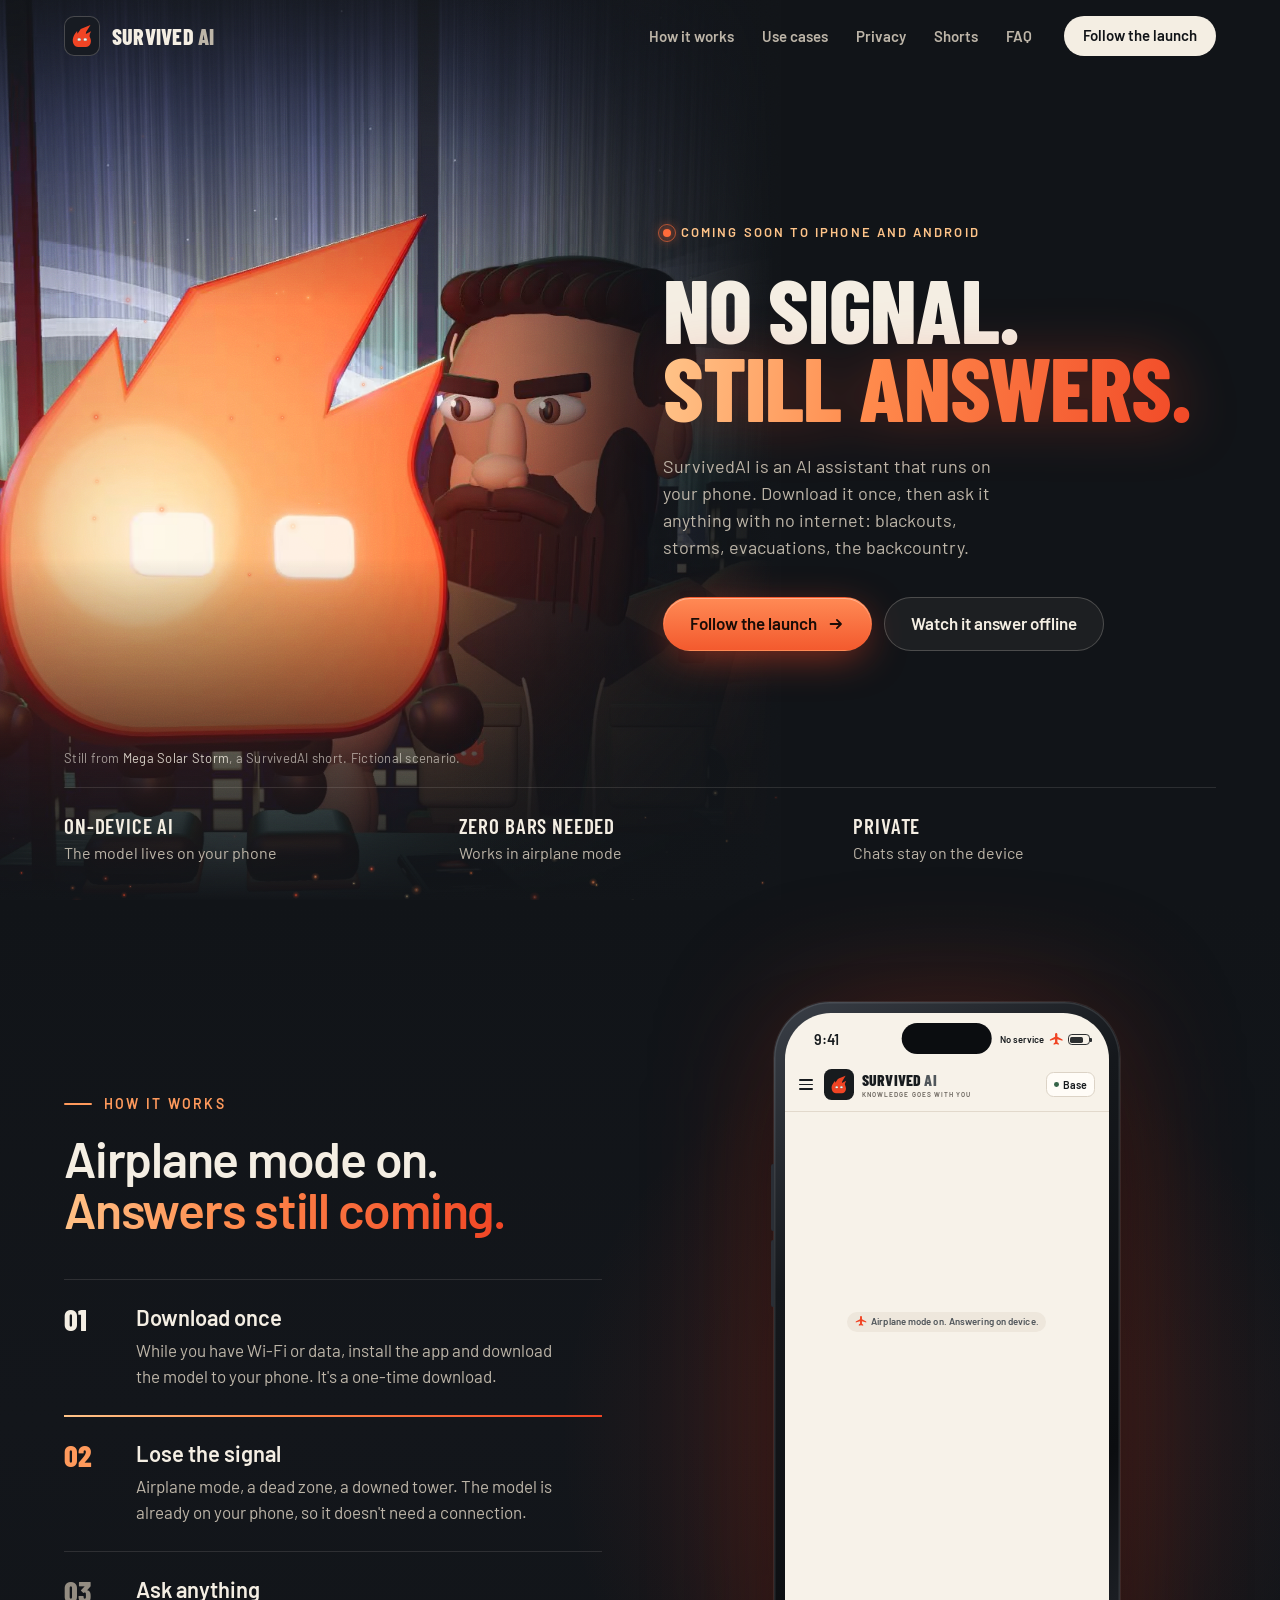
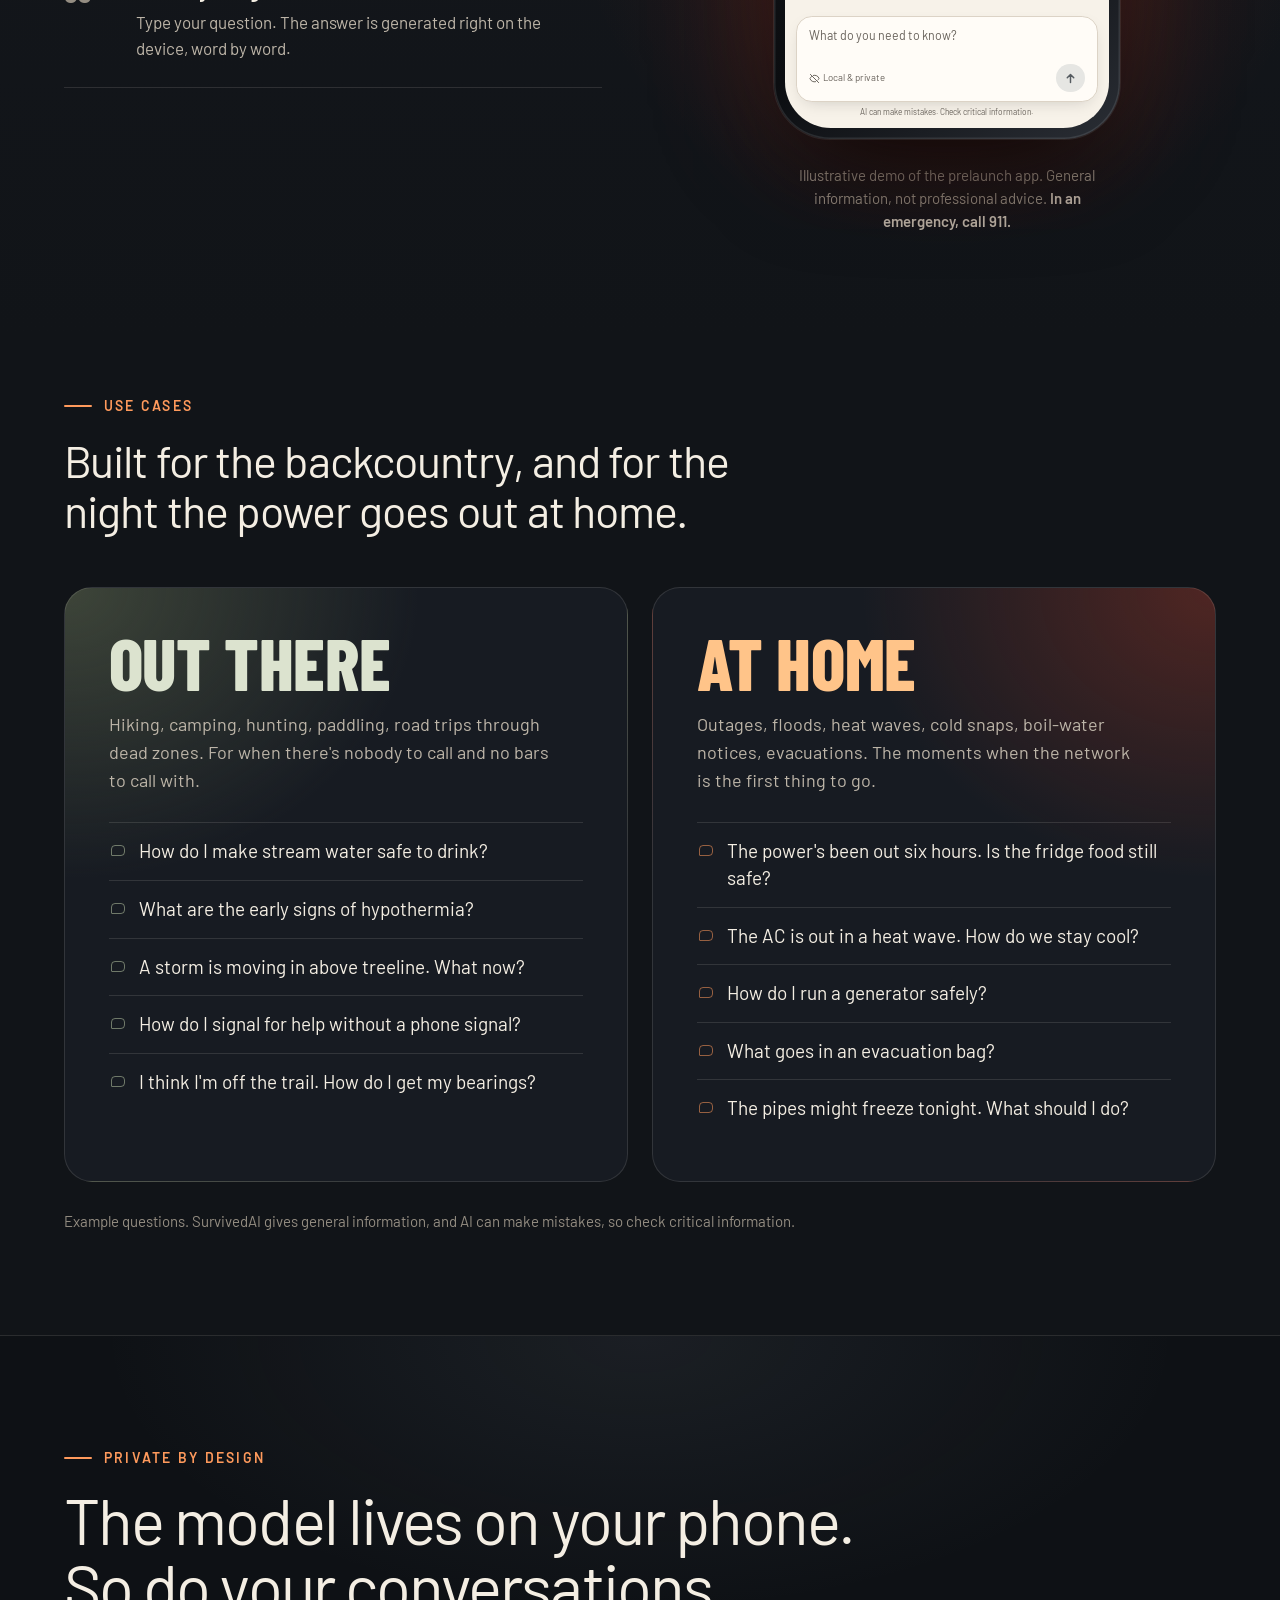
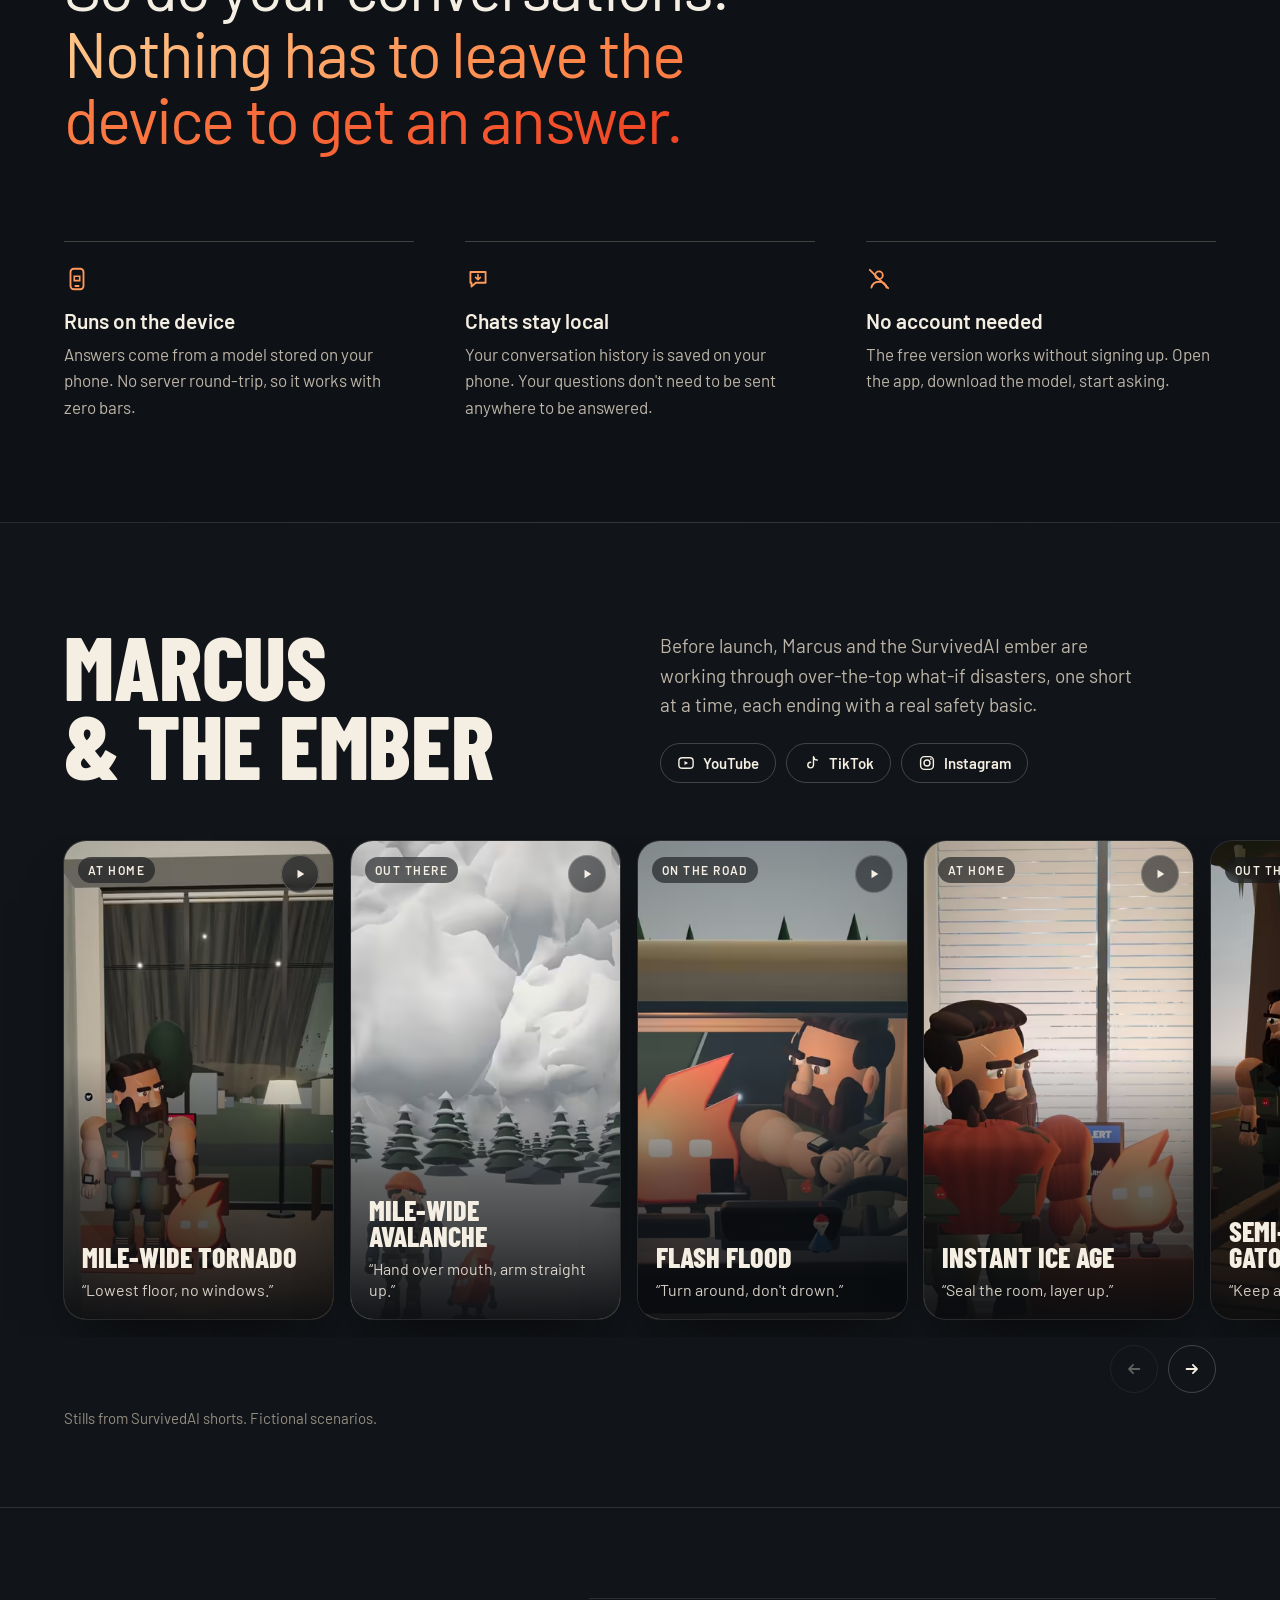
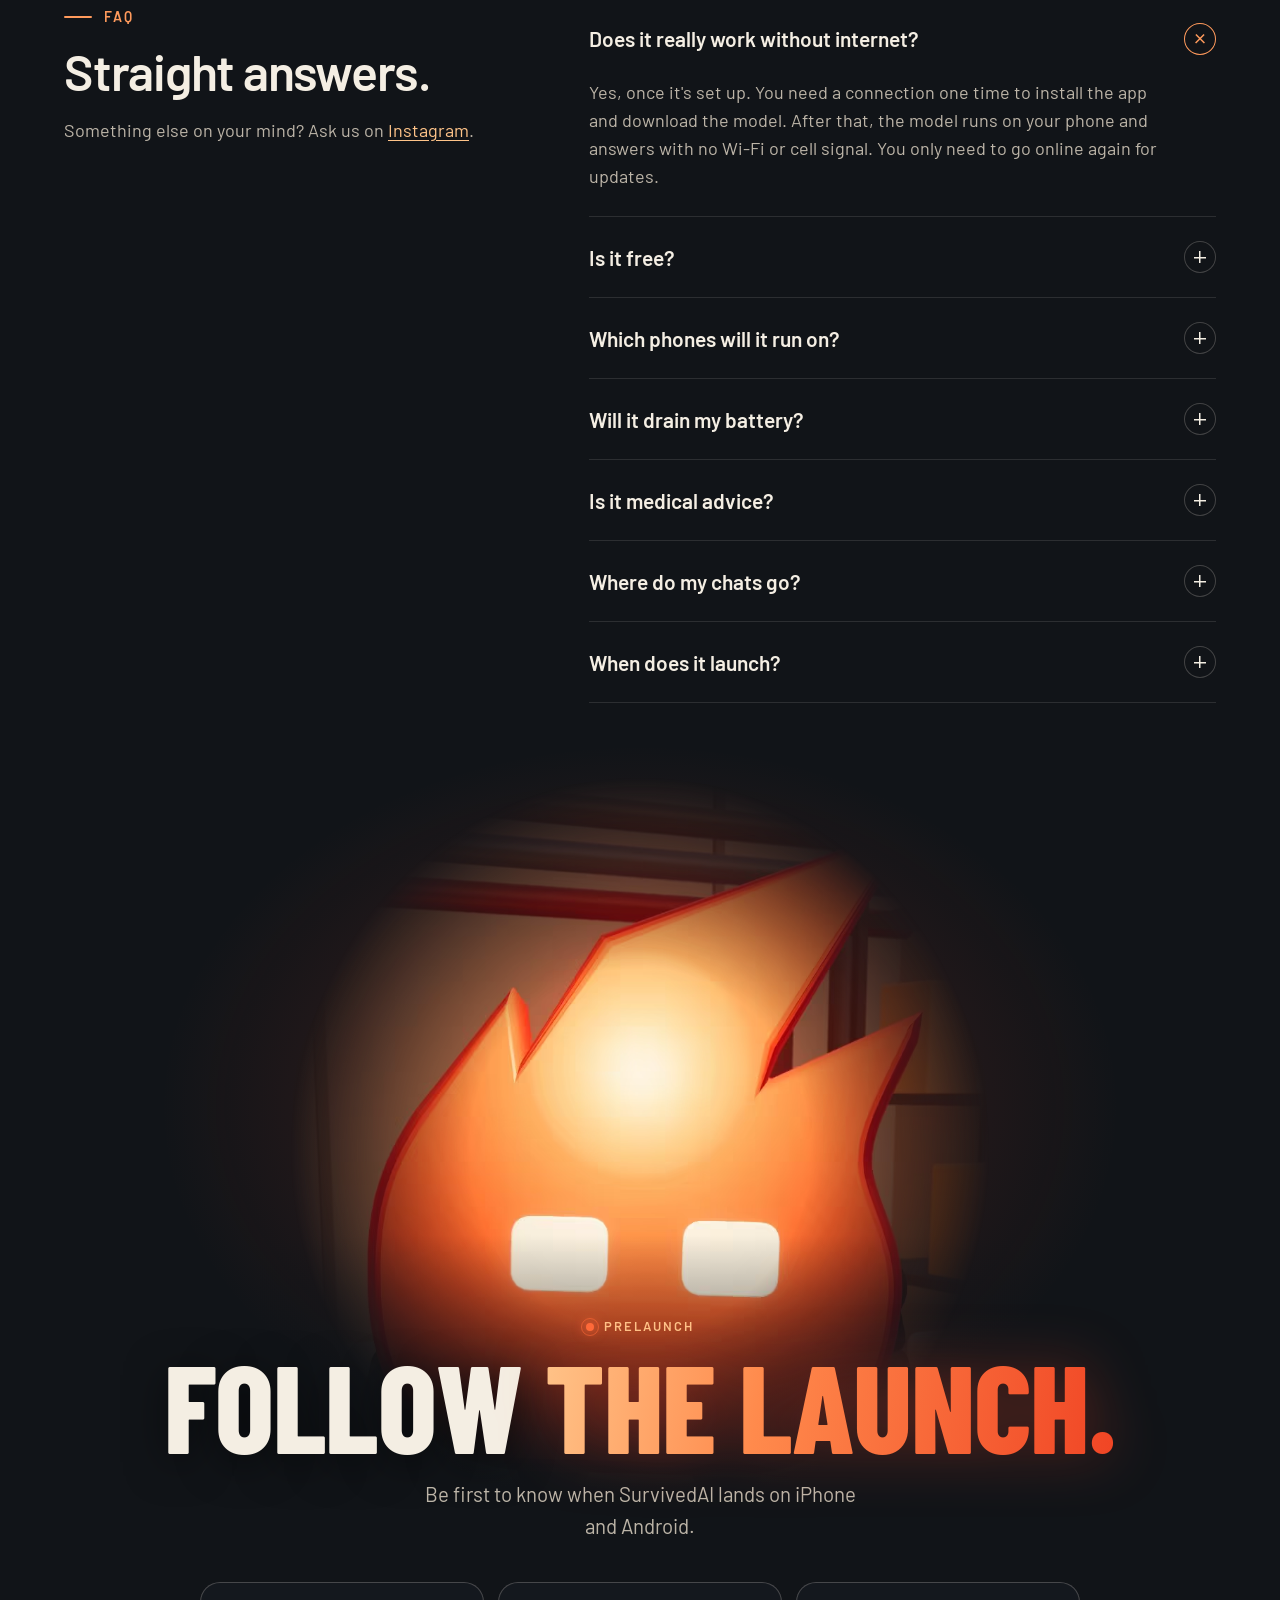
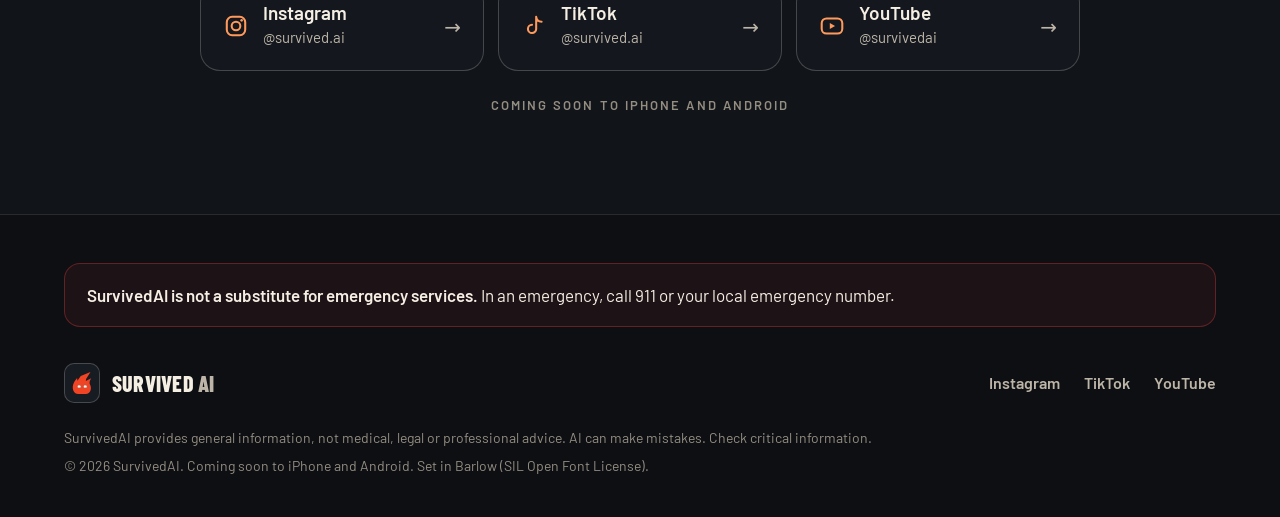
==== commit ee28581c: "Redesign landing page: cinematic hero, live offline phone demo, Barlow type - Hero: graded 3D still " ====
--- a/site/index.html
+++ b/site/index.html
@@ -6,8 +6,8 @@
   <title>SurvivedAI: the offline survival assistant for iPhone and Android</title>
   <meta name="description" content="SurvivedAI runs an AI model on your phone, so it keeps answering survival questions with no internet: storms, blackouts, evacuations, remote trails. Coming soon.">
   <link rel="canonical" href="https://survived.ai/">
-  <meta name="theme-color" content="#171B1E">
-  <meta name="color-scheme" content="dark light">
+  <meta name="theme-color" content="#111418">
+  <meta name="color-scheme" content="dark">
   <meta name="robots" content="index, follow">
 
   <meta property="og:type" content="website">
@@ -25,13 +25,16 @@
   <meta name="twitter:image" content="https://survived.ai/assets/og/og-image.png">
   <meta name="twitter:image:alt" content="The SurvivedAI flame mark with the headline: No signal. Still answers.">
 
-  <link rel="icon" href="/favicon.ico" sizes="48x48">
-  <link rel="icon" href="/favicon.svg" type="image/svg+xml">
-  <link rel="apple-touch-icon" href="/apple-touch-icon.png">
-  <link rel="manifest" href="/site.webmanifest">
-
-  <link rel="stylesheet" href="/assets/css/main.css">
-  <script src="/assets/js/main.js" defer></script>
+  <link rel="icon" href="./favicon.ico" sizes="48x48">
+  <link rel="icon" href="./favicon.svg" type="image/svg+xml">
+  <link rel="apple-touch-icon" href="./apple-touch-icon.png">
+  <link rel="manifest" href="./site.webmanifest">
+
+  <link rel="preload" href="./assets/fonts/barlow-condensed-800.woff2" as="font" type="font/woff2" crossorigin>
+  <link rel="preload" href="./assets/fonts/barlow-400.woff2" as="font" type="font/woff2" crossorigin>
+  <link rel="preload" as="image" href="./assets/img/hero-1080.avif" imagesrcset="./assets/img/hero-720.avif 720w, ./assets/img/hero-1080.avif 1080w" imagesizes="(min-width: 960px) 60vw, 100vw" type="image/avif" fetchpriority="high">
+  <link rel="stylesheet" href="./assets/css/main.css">
+  <script src="./assets/js/main.js" defer></script>
 
   <script type="application/ld+json">
   {
@@ -72,23 +75,20 @@
 </head>
 <body>
   <a class="skip-link" href="#main">Skip to content</a>
-  <div class="scroll-progress" aria-hidden="true"></div>
 
   <!-- ============ HEADER ============ -->
   <header class="site-header">
-    <div class="container site-header__inner">
-      <a class="brand" href="/" aria-label="SurvivedAI home">
-        <span class="brand__tile" aria-hidden="true">
-          <svg viewBox="250 50 590 700" width="22" height="26"><use href="#flame"/></svg>
-        </span>
-        <span class="brand__word">SURVIVED <span>AI</span></span>
+    <div class="wrap site-header__inner">
+      <a class="brand" href="#top" aria-label="SurvivedAI, back to top">
+        <span class="brand__tile" aria-hidden="true"><svg viewBox="250 50 590 700" width="20" height="24"><use href="#flame"/></svg></span>
+        <span class="brand__word">Survived <span>AI</span></span>
       </a>
       <nav class="site-nav" aria-label="Primary">
         <ul>
           <li><a href="#how">How it works</a></li>
           <li><a href="#uses">Use cases</a></li>
           <li><a href="#privacy">Privacy</a></li>
-          <li><a href="#pricing">Pricing</a></li>
+          <li><a href="#shorts">Shorts</a></li>
           <li><a href="#faq">FAQ</a></li>
         </ul>
       </nav>
@@ -103,7 +103,7 @@
           <li><a href="#how">How it works</a></li>
           <li><a href="#uses">Use cases</a></li>
           <li><a href="#privacy">Privacy</a></li>
-          <li><a href="#pricing">Pricing</a></li>
+          <li><a href="#shorts">Shorts</a></li>
           <li><a href="#faq">FAQ</a></li>
           <li><a href="#follow" class="btn btn--light">Follow the launch</a></li>
         </ul>
@@ -114,160 +114,174 @@
   <main id="main">
     <!-- ============ HERO ============ -->
     <section class="hero" id="top" aria-labelledby="hero-title">
-      <canvas class="hero__embers" id="embers" aria-hidden="true"></canvas>
-      <div class="hero__vignette" aria-hidden="true"></div>
-
-      <div class="container hero__grid">
+      <figure class="hero__media">
+        <picture>
+          <source type="image/avif" srcset="./assets/img/hero-720.avif 720w, ./assets/img/hero-1080.avif 1080w" sizes="(min-width: 960px) 60vw, 100vw">
+          <img src="./assets/img/hero-1080.webp" srcset="./assets/img/hero-720.webp 720w, ./assets/img/hero-1080.webp 1080w" sizes="(min-width: 960px) 60vw, 100vw" width="1080" height="1180" alt="3D animation still: the SurvivedAI ember, a small flame-shaped robot with two glowing eyes, stands lit up on a desk during a night blackout. Marcus, a bearded survivor in an olive vest, leans in behind it." fetchpriority="high" decoding="async">
+        </picture>
+        <canvas class="hero__embers" id="embers" aria-hidden="true"></canvas>
+        <figcaption class="hero__credit">Still from <cite>Mega Solar Storm</cite>, a SurvivedAI short. Fictional scenario.</figcaption>
+      </figure>
+
+      <div class="wrap hero__inner">
         <div class="hero__copy">
-          <p class="pill"><span class="pill__dot" aria-hidden="true"></span><span><span class="pill__extra">Prelaunch · </span>Coming soon to iPhone and Android</span></p>
-          <h1 id="hero-title" class="display hero__title">
-            <span class="hero__line">No signal.</span>
-            <span class="hero__line hero__line--ember">Still answers.</span>
+          <p class="kicker"><span class="kicker__dot" aria-hidden="true"></span>Coming soon to iPhone and Android</p>
+          <h1 id="hero-title" class="hero__title">
+            <span>No signal.</span>
+            <span class="hero__title-hot">Still answers.</span>
           </h1>
-          <p class="hero__kicker">Survival intelligence that works when the network doesn't.</p>
-          <p class="hero__lede">SurvivedAI runs a language model on your phone. Download it once while you're online, and it keeps answering through storms, blackouts, evacuations and remote trails, with no internet at all.</p>
+          <p class="hero__lede">SurvivedAI is an AI assistant that runs on your phone. Download it once, then ask it anything with no internet: blackouts, storms, evacuations, the backcountry.</p>
           <div class="cta-row">
-            <a class="btn btn--light btn--glow" href="#follow">Follow the launch
-              <svg aria-hidden="true" viewBox="0 0 24 24" width="18" height="18"><path d="M5 12h14M13 6l6 6-6 6" fill="none" stroke="currentColor" stroke-width="2.2" stroke-linecap="round" stroke-linejoin="round"/></svg>
-            </a>
-            <a class="btn btn--ghost" href="#how">How it works</a>
+            <a class="btn btn--ember" href="#follow">Follow the launch
+              <svg aria-hidden="true" viewBox="0 0 20 20" width="18" height="18"><path d="M4 10h11m-4-4.5L15.5 10 11 14.5" fill="none" stroke="currentColor" stroke-width="2" stroke-linecap="round" stroke-linejoin="round"/></svg>
+            </a>
+            <a class="btn btn--ghost" href="#how">Watch it answer offline</a>
           </div>
-          <ul class="hero__facts" aria-label="Key facts">
-            <li>Runs on your phone</li>
-            <li>Chats stay on the device</li>
-            <li>Free base model</li>
-          </ul>
-        </div>
-
-        <div class="hero__visual" data-network="off">
-          <div class="rings" aria-hidden="true">
-            <span class="ring ring--1"></span>
-            <span class="ring ring--2"></span>
-            <span class="ring ring--3"></span>
+        </div>
+      </div>
+
+      <ul class="wrap hero__facts" aria-label="Key facts">
+        <li><strong>On-device AI</strong> The model lives on your phone</li>
+        <li><strong>Zero bars needed</strong> Works in airplane mode</li>
+        <li><strong>Private</strong> Chats stay on the device</li>
+      </ul>
+    </section>
+
+    <!-- ============ HOW IT WORKS: LIVE PHONE DEMO ============ -->
+    <section class="demo" id="how" aria-labelledby="how-title">
+      <div class="wrap demo__grid">
+        <div class="demo__copy">
+          <div class="demo__head">
+            <p class="eyebrow">How it works</p>
+            <h2 id="how-title" class="h-sans">Airplane mode on.<br> <span class="hot">Answers still coming.</span></h2>
           </div>
-          <div class="hero__glow" aria-hidden="true"></div>
-          <svg class="hero__flame" id="hero-flame" viewBox="250 50 590 700" role="img" aria-label="SurvivedAI flame mark">
-            <use href="#flame"/>
-          </svg>
-
-          <div class="hud hud--signal" aria-hidden="true">
-            <span class="bars"><i></i><i></i><i></i><i></i></span>
-            <span class="hud__label hud__label--off">No service</span>
-            <span class="hud__label hud__label--on">Online</span>
+          <ol class="steps" id="demo-steps">
+            <li class="step" data-step="1">
+              <span class="step__num" aria-hidden="true">01</span>
+              <div>
+                <h3>Download once</h3>
+                <p>While you have Wi-Fi or data, install the app and download the model to your phone. It's a one-time download.</p>
+              </div>
+            </li>
+            <li class="step" data-step="2">
+              <span class="step__num" aria-hidden="true">02</span>
+              <div>
+                <h3>Lose the signal</h3>
+                <p>Airplane mode, a dead zone, a downed tower. The model is already on your phone, so it doesn't need a connection.</p>
+              </div>
+            </li>
+            <li class="step" data-step="3">
+              <span class="step__num" aria-hidden="true">03</span>
+              <div>
+                <h3>Ask anything</h3>
+                <p>Type your question. The answer is generated right on the device, word by word.</p>
+              </div>
+            </li>
+          </ol>
+          <button class="replay is-hidden" type="button" id="demo-replay">
+            <svg aria-hidden="true" viewBox="0 0 20 20" width="16" height="16"><path d="M4.5 10a5.5 5.5 0 1 0 1.7-4M4 3.5V7h3.5" fill="none" stroke="currentColor" stroke-width="1.9" stroke-linecap="round" stroke-linejoin="round"/></svg>
+            Replay demo
+          </button>
+        </div>
+
+        <figure class="demo__stage">
+          <div class="phone" id="phone" data-state="done" role="img" aria-labelledby="phone-desc">
+            <div class="phone__screen">
+              <div class="sb" aria-hidden="true">
+                <span class="sb__time">9:41</span>
+                <span class="sb__island"></span>
+                <span class="sb__right">
+                  <span class="sb__online">
+                    <span class="sb__bars"><i></i><i></i><i></i><i></i></span>
+                    <svg class="sb__wifi" viewBox="0 0 16 12" width="15" height="11"><path d="M8 11.2 5.6 8.6a3.4 3.4 0 0 1 4.8 0zM3.4 6.4a6.5 6.5 0 0 1 9.2 0l-1.2 1.2a4.8 4.8 0 0 0-6.8 0zM1.2 4.2a9.6 9.6 0 0 1 13.6 0l-1.2 1.2a7.9 7.9 0 0 0-11.2 0z" fill="currentColor"/></svg>
+                  </span>
+                  <span class="sb__offline">
+                    <span class="sb__nosvc">No service</span>
+                    <svg class="sb__plane" viewBox="0 0 16 16" width="14" height="14"><path d="M15 8.6v-1.4L9.3 4.2V1.5C9.3.7 8.7 0 8 0s-1.3.7-1.3 1.5v2.7L1 7.2v1.4l5.7-1.6v3.3l-1.6 1.2V13L8 12.2l2.9.8v-1.5l-1.6-1.2V7z" fill="currentColor"/></svg>
+                  </span>
+                  <span class="sb__batt"><i></i></span>
+                </span>
+              </div>
+
+              <div class="app-bar" aria-hidden="true">
+                <span class="app-bar__menu"><i></i><i></i><i></i></span>
+                <span class="app-bar__tile"><svg viewBox="250 50 590 700" width="15" height="18"><use href="#flame"/></svg></span>
+                <span class="app-bar__word"><b>Survived <span>AI</span></b><small>Knowledge goes with you</small></span>
+                <span class="app-bar__model"><i></i>Base</span>
+              </div>
+
+              <div class="chat" aria-hidden="true">
+                <div class="chat__toasts">
+                <div class="chat__toast chat__toast--dl"><span class="chat__check"></span>Model on device. Ready offline.</div>
+                <div class="chat__toast chat__toast--air">
+                  <svg viewBox="0 0 16 16" width="12" height="12"><path d="M15 8.6v-1.4L9.3 4.2V1.5C9.3.7 8.7 0 8 0s-1.3.7-1.3 1.5v2.7L1 7.2v1.4l5.7-1.6v3.3l-1.6 1.2V13L8 12.2l2.9.8v-1.5l-1.6-1.2V7z" fill="currentColor"/></svg>
+                  Airplane mode on. Answering on device.
+                </div>
+                </div>
+                <p class="chat__user">The power's out and may stay out for days. How should we store drinking water?</p>
+                <div class="chat__bot">
+                  <span class="chat__avatar"><svg viewBox="250 50 590 700" width="13" height="15"><use href="#flame"/></svg></span>
+                  <div class="chat__answer" id="answer">
+                    <span class="chat__thinking"><i></i><i></i><i></i></span>
+                    <div class="chat__text" id="answer-text">
+                      <p>Plan on about <b>1 gallon per person per day</b>, for at least 3 days. Count pets too.</p>
+                      <ol>
+                        <li>Use clean, food-grade containers with tight lids.</li>
+                        <li>Fill them while your tap water is still safe.</li>
+                        <li>Store them somewhere cool and dark, and label the date.</li>
+                      </ol>
+                      <p>If your utility issues a boil-water notice, follow its instructions.</p>
+                    </div>
+                  </div>
+                </div>
+              </div>
+
+              <div class="composer" aria-hidden="true">
+                <span class="composer__input"><span class="composer__typed" id="composer-typed"></span><span class="composer__ph">What do you need to know?</span></span>
+                <span class="composer__row">
+                  <span class="composer__local"><svg viewBox="0 0 16 16" width="11" height="11"><path d="M2 2l12 12M6.3 3.5A6.6 6.6 0 0 1 14.6 8a7 7 0 0 1-1.7 2.3M9.6 12.7A6.6 6.6 0 0 1 1.4 8a7.3 7.3 0 0 1 2.3-2.9" fill="none" stroke="currentColor" stroke-width="1.4" stroke-linecap="round"/></svg>Local &amp; private</span>
+                  <span class="composer__send"><svg viewBox="0 0 16 16" width="13" height="13"><path d="M8 13V3m-4 4 4-4 4 4" fill="none" stroke="currentColor" stroke-width="1.8" stroke-linecap="round" stroke-linejoin="round"/></svg></span>
+                </span>
+              </div>
+              <p class="phone__fine" aria-hidden="true">AI can make mistakes. Check critical information.</p>
+            </div>
           </div>
-          <div class="hud hud--model" aria-hidden="true">
-            <span class="hud__check"></span>
-            <span>Model on device</span>
-          </div>
-          <div class="hud hud--chat" aria-hidden="true">
-            <span class="typing"><i></i><i></i><i></i></span>
-            <span class="hud__label hud__label--off">Answering offline</span>
-            <span class="hud__label hud__label--on">Answering on device</span>
-          </div>
-
-          <button class="net-toggle" type="button" aria-pressed="true" id="net-toggle" aria-describedby="net-toggle-desc">
-            <span class="net-toggle__track" aria-hidden="true"><span class="net-toggle__thumb"></span></span>
-            <span>Airplane mode</span>
-          </button>
-          <span class="sr-only" id="net-toggle-desc">Visual demo. The model runs on the phone, so answers work with or without a connection.</span>
-        </div>
-      </div>
-
-      <a class="scroll-cue" href="#how" aria-label="Scroll to how it works">
-        <span aria-hidden="true"></span>
-      </a>
-    </section>
-
-    <!-- ============ TICKER ============ -->
-    <div class="ticker" aria-label="Situations SurvivedAI is built for">
-      <ul class="ticker__track">
-        <li>Power outage</li><li>Flash flood</li><li>Lost on the trail</li><li>Heat wave</li><li>Winter storm</li><li>Boil-water notice</li><li>Evacuation</li><li>Wildfire smoke</li><li>Cold snap</li><li>Food safety</li><li>Backcountry first aid</li><li>Dead zone</li>
-      </ul>
-      <ul class="ticker__track" aria-hidden="true">
-        <li>Power outage</li><li>Flash flood</li><li>Lost on the trail</li><li>Heat wave</li><li>Winter storm</li><li>Boil-water notice</li><li>Evacuation</li><li>Wildfire smoke</li><li>Cold snap</li><li>Food safety</li><li>Backcountry first aid</li><li>Dead zone</li>
-      </ul>
-    </div>
-
-    <!-- ============ HOW IT WORKS ============ -->
-    <section class="section how" id="how" aria-labelledby="how-title">
-      <div class="container">
-        <header class="section-head reveal">
-          <p class="eyebrow">How it works</p>
-          <h2 id="how-title" class="display display--lg">Download once.<br><span class="muted">Ask anywhere.</span></h2>
-        </header>
-
-        <ol class="steps">
-          <li class="step reveal">
-            <div class="step__art step__art--download" aria-hidden="true">
-              <div class="dl">
-                <svg viewBox="0 0 24 24" width="26" height="26"><path d="M12 4v11m0 0-4.5-4.5M12 15l4.5-4.5M5 20h14" fill="none" stroke="currentColor" stroke-width="2" stroke-linecap="round" stroke-linejoin="round"/></svg>
-                <span class="dl__bar"><span></span></span>
-                <span class="dl__label">Model</span>
-              </div>
-            </div>
-            <span class="step__num">01</span>
-            <h3>Download once</h3>
-            <p>While you have Wi-Fi or data, install the app and download the model to your phone. It's a one-time download.</p>
-          </li>
-          <li class="step reveal">
-            <div class="step__art step__art--offline" aria-hidden="true">
-              <span class="bars bars--big"><i></i><i></i><i></i><i></i></span>
-              <span class="x-mark"></span>
-            </div>
-            <span class="step__num">02</span>
-            <h3>Go offline</h3>
-            <p>Airplane mode, dead zones, downed towers. The model lives on your phone, so it doesn't need a connection to answer.</p>
-          </li>
-          <li class="step reveal">
-            <div class="step__art step__art--ask" aria-hidden="true">
-              <span class="bubble bubble--q">Is the fridge food still safe?</span>
-              <span class="bubble bubble--a"><span class="typing"><i></i><i></i><i></i></span></span>
-            </div>
-            <span class="step__num">03</span>
-            <h3>Ask anything</h3>
-            <p>Type your question and the answer is generated right on the device. Anywhere you carry your phone, it comes with you.</p>
-          </li>
-        </ol>
+          <p class="sr-only" id="phone-desc">Demo: a phone in airplane mode with no service. Someone asks SurvivedAI how to store drinking water during a power outage. It answers: plan on about 1 gallon per person per day for at least 3 days, counting pets; use clean, food-grade containers with tight lids; fill them while tap water is still safe; store them cool and dark and label the date; and follow any boil-water notice from your utility.</p>
+          <figcaption class="demo__note">Illustrative demo of the prelaunch app. General information, not professional advice. <strong>In an emergency, call 911.</strong></figcaption>
+        </figure>
       </div>
     </section>
 
     <!-- ============ USE CASES ============ -->
-    <section class="section uses" id="uses" aria-labelledby="uses-title">
-      <div class="container">
-        <header class="section-head reveal">
-          <p class="eyebrow">Built for both</p>
-          <h2 id="uses-title" class="display display--lg">The trail.<br><span class="muted">The living room.</span></h2>
-          <p class="section-lede">Emergencies don't only happen miles from the trailhead. SurvivedAI is built for the backcountry and for the night the power goes out at home.</p>
-        </header>
-
-        <div class="domains">
-          <article class="domain domain--out reveal" aria-labelledby="out-title">
-            <div class="domain__bg" aria-hidden="true"></div>
-            <div class="domain__head">
-              <span class="domain__tag">Out there</span>
-              <h3 id="out-title" class="display display--md">Wilderness &amp; outdoors</h3>
-              <p>Hiking, camping, hunting, paddling, road trips through dead zones. Ask when there's nobody to call and no bars to call with.</p>
-            </div>
+    <section class="uses" id="uses" aria-labelledby="uses-title">
+      <div class="wrap">
+        <div class="uses__head">
+          <p class="eyebrow">Use cases</p>
+          <h2 id="uses-title" class="h-statement">Built for the backcountry, and for the night the power goes out at home.</h2>
+        </div>
+
+        <div class="uses__grid">
+          <article class="realm realm--out" aria-labelledby="out-title">
+            <header class="realm__head">
+              <h3 id="out-title" class="realm__title">Out there</h3>
+              <p>Hiking, camping, hunting, paddling, road trips through dead zones. For when there's nobody to call and no bars to call with.</p>
+            </header>
             <ul class="asks" aria-label="Example outdoor questions">
               <li>How do I make stream water safe to drink?</li>
               <li>What are the early signs of hypothermia?</li>
               <li>A storm is moving in above treeline. What now?</li>
               <li>How do I signal for help without a phone signal?</li>
               <li>I think I'm off the trail. How do I get my bearings?</li>
-              <li>How should I treat a blister ten miles from the car?</li>
             </ul>
           </article>
 
-          <article class="domain domain--home reveal" aria-labelledby="home-title">
-            <div class="domain__bg" aria-hidden="true"></div>
-            <div class="domain__head">
-              <span class="domain__tag">At home</span>
-              <h3 id="home-title" class="display display--md">Home emergencies</h3>
-              <p>Outages, floods, heat waves, cold snaps, boil-water notices and evacuations. The moments the network is the first thing to go.</p>
-            </div>
+          <article class="realm realm--home" aria-labelledby="home-title">
+            <header class="realm__head">
+              <h3 id="home-title" class="realm__title">At home</h3>
+              <p>Outages, floods, heat waves, cold snaps, boil-water notices, evacuations. The moments when the network is the first thing to go.</p>
+            </header>
             <ul class="asks" aria-label="Example home emergency questions">
               <li>The power's been out six hours. Is the fridge food still safe?</li>
-              <li>How much water should we store for a family of four?</li>
               <li>The AC is out in a heat wave. How do we stay cool?</li>
               <li>How do I run a generator safely?</li>
               <li>What goes in an evacuation bag?</li>
@@ -275,196 +289,199 @@
             </ul>
           </article>
         </div>
-        <p class="fineprint reveal">Example questions only. SurvivedAI gives general information. AI can make mistakes, so check critical information.</p>
-      </div>
-    </section>
-
-    <!-- ============ PREVIEW ============ -->
-    <section class="section preview" id="preview" aria-labelledby="preview-title">
-      <div class="container preview__grid">
-        <div class="preview__copy">
-          <p class="eyebrow reveal">The app</p>
-          <h2 id="preview-title" class="display display--lg reveal">A field guide<br><span class="muted">that talks back.</span></h2>
-          <p class="section-lede reveal">A calm, simple chat. Start from a prompt for the outdoors, home preparation or everyday know-how, or just type what you need to know.</p>
-          <ul class="ticks">
-            <li class="reveal"><strong>Offline after download.</strong> The model runs on the phone, not on a server.</li>
-            <li class="reveal"><strong>Local history.</strong> Your conversations are saved on the device.</li>
-            <li class="reveal"><strong>Built for stress.</strong> Big type, clear prompts, nothing to sign into for the free version.</li>
-          </ul>
-        </div>
-        <div class="preview__stage" aria-label="App preview">
-          <div class="phones">
-            <figure class="phone phone--back">
-              <picture>
-                <source srcset="/assets/img/app-chat.avif" type="image/avif">
-                <img src="/assets/img/app-chat.webp" width="560" height="1244" alt="SurvivedAI conversation screen. A user asks for help planning a day outdoors and the assistant asks about destination, duration, companions and weather." loading="lazy" decoding="async">
-              </picture>
-            </figure>
-            <figure class="phone phone--front">
-              <picture>
-                <source srcset="/assets/img/app-home.avif" type="image/avif">
-                <img src="/assets/img/app-home.webp" width="600" height="1301" alt="SurvivedAI welcome screen on iPhone with the flame logo, the headline Stay ready. Go offline., and prompts for the outdoors, home preparation and learning." loading="lazy" decoding="async">
-              </picture>
-            </figure>
-          </div>
-          <p class="preview__label"><span class="pill__dot pill__dot--gray" aria-hidden="true"></span>App preview · prelaunch build, design may change</p>
-        </div>
+        <p class="fine">Example questions. SurvivedAI gives general information, and AI can make mistakes, so check critical information.</p>
       </div>
     </section>
 
     <!-- ============ PRIVACY ============ -->
-    <section class="section privacy" id="privacy" aria-labelledby="privacy-title">
-      <div class="container">
-        <header class="section-head section-head--center reveal">
-          <p class="eyebrow">Private by design</p>
-          <h2 id="privacy-title" class="display display--lg">Your questions<br><span class="muted">stay on your phone.</span></h2>
-        </header>
-
-        <div class="privacy__diagram reveal" aria-hidden="true">
-          <div class="node node--phone">
-            <svg viewBox="0 0 24 24" width="28" height="28"><rect x="6" y="2.5" width="12" height="19" rx="3" fill="none" stroke="currentColor" stroke-width="1.8"/><path d="M10.5 18.5h3" stroke="currentColor" stroke-width="1.8" stroke-linecap="round"/></svg>
-            <span>Your phone</span>
-            <small>Model + chats</small>
-          </div>
-          <div class="link"><span class="link__line"></span><span class="link__cut"></span></div>
-          <div class="node node--cloud">
-            <svg viewBox="0 0 24 24" width="28" height="28"><path d="M7 18.5h10a4 4 0 0 0 .6-7.95A6 6 0 0 0 6.1 9.6 4.5 4.5 0 0 0 7 18.5Z" fill="none" stroke="currentColor" stroke-width="1.8" stroke-linejoin="round"/></svg>
-            <span>The cloud</span>
-            <small>Not needed to answer</small>
-          </div>
-        </div>
-
-        <div class="cards cards--3">
-          <article class="card reveal">
-            <svg class="card__icon" aria-hidden="true" viewBox="0 0 24 24" width="28" height="28"><path d="M9 3h6M9 21h6M3 9v6M21 9v6M6 6h12v12H6z" fill="none" stroke="currentColor" stroke-width="1.8" stroke-linejoin="round"/><path d="M10 10h4v4h-4z" fill="currentColor"/></svg>
+    <section class="privacy" id="privacy" aria-labelledby="privacy-title">
+      <div class="wrap">
+        <p class="eyebrow">Private by design</p>
+        <h2 id="privacy-title" class="lit">
+          <span>The model lives on your phone.</span>
+          <span>So do your conversations.</span>
+          <span class="lit__hot">Nothing has to leave the device to get an answer.</span>
+        </h2>
+        <ul class="facts">
+          <li>
+            <svg aria-hidden="true" viewBox="0 0 24 24" width="26" height="26"><rect x="6" y="2.5" width="12" height="19" rx="3" fill="none" stroke="currentColor" stroke-width="1.7"/><path d="M10.5 18.5h3" stroke="currentColor" stroke-width="1.7" stroke-linecap="round"/><path d="M9.5 9.5h5v4h-5z" fill="none" stroke="currentColor" stroke-width="1.5"/></svg>
             <h3>Runs on the device</h3>
-            <p>Answers are generated by a model stored on your phone. No server round-trip, so it works with zero bars.</p>
-          </article>
-          <article class="card reveal">
-            <svg class="card__icon" aria-hidden="true" viewBox="0 0 24 24" width="28" height="28"><rect x="5" y="10.5" width="14" height="10" rx="2.5" fill="none" stroke="currentColor" stroke-width="1.8"/><path d="M8.5 10.5V7.5a3.5 3.5 0 0 1 7 0v3" fill="none" stroke="currentColor" stroke-width="1.8"/></svg>
+            <p>Answers come from a model stored on your phone. No server round-trip, so it works with zero bars.</p>
+          </li>
+          <li>
+            <svg aria-hidden="true" viewBox="0 0 24 24" width="26" height="26"><path d="M5 5.5h14v10H10l-4 3.5v-3.5H5z" fill="none" stroke="currentColor" stroke-width="1.7" stroke-linejoin="round"/><path d="M12 8v4.5M9.8 10.5 12 12.7l2.2-2.2" fill="none" stroke="currentColor" stroke-width="1.5" stroke-linecap="round" stroke-linejoin="round"/></svg>
             <h3>Chats stay local</h3>
-            <p>Your conversation history is kept on your phone, and the assistant doesn't need to send your questions anywhere to answer them.</p>
-          </article>
-          <article class="card reveal">
-            <svg class="card__icon" aria-hidden="true" viewBox="0 0 24 24" width="28" height="28"><circle cx="12" cy="8.5" r="3.5" fill="none" stroke="currentColor" stroke-width="1.8"/><path d="M5 20c1.2-3.4 3.8-5 7-5s5.8 1.6 7 5" fill="none" stroke="currentColor" stroke-width="1.8" stroke-linecap="round"/><path d="M4 4l16 16" stroke="currentColor" stroke-width="1.8" stroke-linecap="round"/></svg>
+            <p>Your conversation history is saved on your phone. Your questions don't need to be sent anywhere to be answered.</p>
+          </li>
+          <li>
+            <svg aria-hidden="true" viewBox="0 0 24 24" width="26" height="26"><circle cx="12" cy="8.5" r="3.5" fill="none" stroke="currentColor" stroke-width="1.7"/><path d="M5 20c.8-3.6 3.6-5.5 7-5.5s6.2 1.9 7 5.5" fill="none" stroke="currentColor" stroke-width="1.7" stroke-linecap="round"/><path d="M3.5 3.5l17 17" stroke="currentColor" stroke-width="1.7" stroke-linecap="round"/></svg>
             <h3>No account needed</h3>
             <p>The free version works without signing up. Open the app, download the model, start asking.</p>
-          </article>
-        </div>
-      </div>
-    </section>
-
-    <!-- ============ FOUNDER QUOTE ============ -->
-    <section class="section quote" aria-label="From the founder">
-      <div class="container">
-        <figure class="quote__fig">
-          <blockquote class="display quote__text">
-            <p><span style="--i:0">We</span> <span style="--i:1">will</span> <span style="--i:2">win</span> <span style="--i:3">each</span> <span style="--i:4">survivor</span> <span style="--i:5">one</span> <span style="--i:6">by</span> <span style="--i:7">one.</span></p>
-          </blockquote>
-          <figcaption>Founder, SurvivedAI</figcaption>
-        </figure>
-      </div>
-    </section>
-
-    <!-- ============ PAPER BAND: PRICING + FAQ ============ -->
-    <div class="paper">
-      <section class="section pricing" id="pricing" aria-labelledby="pricing-title">
-        <div class="container">
-          <header class="section-head section-head--center reveal">
-            <p class="eyebrow">Pricing</p>
-            <h2 id="pricing-title" class="display display--lg">Free to start.<br><span class="muted">Premium is planned.</span></h2>
-          </header>
-
-          <div class="plans">
-            <article class="plan reveal" aria-labelledby="plan-free">
-              <header>
-                <h3 id="plan-free" class="plan__name">Free</h3>
-                <p class="plan__price"><span>$0</span></p>
-                <p class="plan__note">Base model, included at launch</p>
-              </header>
-              <ul class="plan__list">
-                <li>General-purpose base model that runs on your phone</li>
-                <li>Works offline after a one-time download</li>
-                <li>Chats stay on the device</li>
-                <li>No account needed</li>
-                <li>Prompts for the outdoors, home and everyday know-how</li>
-              </ul>
-            </article>
-
-            <article class="plan plan--premium reveal" aria-labelledby="plan-premium">
-              <header>
-                <div class="plan__row">
-                  <h3 id="plan-premium" class="plan__name">Premium</h3>
-                  <span class="badge">Planned</span>
-                </div>
-                <p class="plan__price"><span>$9.99</span> / year</p>
-                <p class="plan__note">Planned price. Not available yet.</p>
-              </header>
-              <ul class="plan__list">
-                <li>Everything in Free</li>
-                <li>A smarter model trained for survival questions</li>
-                <li>Monthly survival-knowledge updates, reviewed before release</li>
-                <li>Updates download when you're online, then work offline</li>
-              </ul>
-            </article>
-          </div>
-          <p class="fineprint fineprint--center reveal">Premium is in planning and is not for sale today. Features and pricing may change before release.</p>
-        </div>
-      </section>
-
-      <section class="section faq" id="faq" aria-labelledby="faq-title">
-        <div class="container faq__grid">
-          <header class="section-head reveal">
-            <p class="eyebrow">FAQ</p>
-            <h2 id="faq-title" class="display display--lg">Good<br><span class="muted">questions.</span></h2>
-            <p class="section-lede">Something else on your mind? Ask us on <a href="https://www.instagram.com/survived.ai" rel="noopener">Instagram</a>.</p>
-          </header>
-
-          <div class="faq__list">
-            <details name="faq" open>
-              <summary>Does it really work without internet?</summary>
-              <div class="faq__body"><p>Yes, once it's set up. You need a connection one time to install the app and download the model. After that, the model runs on your phone and answers questions with no Wi-Fi or cell signal. You only need to go online again for app and knowledge updates.</p></div>
-            </details>
-            <details name="faq">
-              <summary>Which phones will it run on?</summary>
-              <div class="faq__body"><p>SurvivedAI is coming to iPhone and Android. Running a language model locally needs a reasonably recent phone and some free storage for the model. We'll publish exact device and storage requirements before launch.</p></div>
-            </details>
-            <details name="faq">
-              <summary>Will it drain my battery?</summary>
-              <div class="faq__body"><p>Generating an answer uses your phone's processor, so it uses more power than reading a text, but only while it's answering. When it isn't working on a question, it isn't using the model. In a long outage or on a multi-day trip, carry a charged power bank and keep your screen brightness down.</p></div>
-            </details>
-            <details name="faq">
-              <summary>Is it medical advice?</summary>
-              <div class="faq__body"><p>No. SurvivedAI provides general information to help you think clearly and prepare. It is not medical advice and it is not a substitute for a doctor or for emergency services. AI can make mistakes, so check critical information. In an emergency, call 911 or your local emergency number.</p></div>
-            </details>
-            <details name="faq">
-              <summary>Is it free?</summary>
-              <div class="faq__body"><p>The base model is free. A Premium plan with a smarter, survival-trained model and monthly reviewed knowledge updates is planned at $9.99 per year. Premium is not available yet.</p></div>
-            </details>
-            <details name="faq">
-              <summary>Where do my chats go?</summary>
-              <div class="faq__body"><p>They stay on your phone. The assistant answers on the device, so your questions don't have to be sent to a server to get a reply. The free version doesn't need an account.</p></div>
-            </details>
-            <details name="faq">
-              <summary>When is it launching?</summary>
-              <div class="faq__body"><p>Soon. SurvivedAI is in prelaunch and coming to iPhone and Android. The best way to hear the date first is to follow us on <a href="https://www.instagram.com/survived.ai" rel="noopener">Instagram</a>, <a href="https://www.tiktok.com/@survived.ai" rel="noopener">TikTok</a> or <a href="https://www.youtube.com/@survivedai" rel="noopener">YouTube</a>.</p></div>
-            </details>
-          </div>
-        </div>
-      </section>
-    </div>
-
-    <!-- ============ FOLLOW THE LAUNCH (final CTA) ============ -->
-    <section class="section follow" id="follow" aria-labelledby="follow-title">
-      <div class="follow__glow" aria-hidden="true"></div>
-      <div class="container">
-        <header class="section-head section-head--center reveal">
-          <p class="pill"><span class="pill__dot" aria-hidden="true"></span>Prelaunch</p>
-          <h2 id="follow-title" class="display display--xl">Follow<br><span class="ember-text">the launch.</span></h2>
-          <p class="section-lede">Be first to know when SurvivedAI lands on iPhone and Android. Meanwhile, Marcus and the SurvivedAI ember are working through survival scenarios in short videos.</p>
-        </header>
-
-        <ul class="socials reveal" aria-label="SurvivedAI on social media">
+          </li>
+        </ul>
+      </div>
+    </section>
+
+    <!-- ============ SHORTS ============ -->
+    <section class="shorts" id="shorts" aria-labelledby="shorts-title">
+      <div class="wrap shorts__head">
+        <h2 id="shorts-title" class="h-cond">Marcus<br>&amp; the ember</h2>
+        <div class="shorts__intro">
+          <p>Before launch, Marcus and the SurvivedAI ember are working through over-the-top what-if disasters, one short at a time, each ending with a real safety basic.</p>
+          <ul class="platforms" aria-label="Watch the shorts">
+            <li><a href="https://www.youtube.com/@survivedai/shorts" rel="noopener"><svg aria-hidden="true" viewBox="0 0 24 24" width="18" height="18"><rect x="2.5" y="5" width="19" height="14" rx="4.5" fill="none" stroke="currentColor" stroke-width="1.9"/><path d="M10 9.2v5.6l4.8-2.8z" fill="currentColor"/></svg>YouTube</a></li>
+            <li><a href="https://www.tiktok.com/@survived.ai" rel="noopener"><svg aria-hidden="true" viewBox="0 0 24 24" width="18" height="18"><path d="M14 3.5v11.2a3.8 3.8 0 1 1-3.8-3.8M14 3.5c.4 2.6 2.3 4.4 5 4.6" fill="none" stroke="currentColor" stroke-width="1.9" stroke-linecap="round" stroke-linejoin="round"/></svg>TikTok</a></li>
+            <li><a href="https://www.instagram.com/survived.ai" rel="noopener"><svg aria-hidden="true" viewBox="0 0 24 24" width="18" height="18"><rect x="3.5" y="3.5" width="17" height="17" rx="5" fill="none" stroke="currentColor" stroke-width="1.9"/><circle cx="12" cy="12" r="4" fill="none" stroke="currentColor" stroke-width="1.9"/><circle cx="17.2" cy="6.8" r="1.2" fill="currentColor"/></svg>Instagram</a></li>
+          </ul>
+        </div>
+      </div>
+
+      <div class="reel-wrap">
+        <ul class="reel" id="reel" aria-label="SurvivedAI shorts">
+          <li class="clip">
+            <a href="https://www.youtube.com/@survivedai/shorts" rel="noopener">
+              <picture>
+                <source type="image/avif" srcset="./assets/img/short-tornado-360.avif 360w, ./assets/img/short-tornado-600.avif 600w" sizes="(min-width: 960px) 300px, 64vw">
+                <img src="./assets/img/short-tornado-600.webp" srcset="./assets/img/short-tornado-360.webp 360w, ./assets/img/short-tornado-600.webp 600w" sizes="(min-width: 960px) 300px, 64vw" width="600" height="1067" alt="Marcus and the ember stand in a living room as a tornado passes outside the windows." loading="lazy" decoding="async">
+              </picture>
+              <span class="clip__tag">At home</span>
+              <span class="clip__body"><span class="clip__title">Mile-wide tornado</span><span class="clip__rule">“Lowest floor, no windows.”</span></span>
+            </a>
+          </li>
+          <li class="clip">
+            <a href="https://www.youtube.com/@survivedai/shorts" rel="noopener">
+              <picture>
+                <source type="image/avif" srcset="./assets/img/short-avalanche-360.avif 360w, ./assets/img/short-avalanche-600.avif 600w" sizes="(min-width: 960px) 300px, 64vw">
+                <img src="./assets/img/short-avalanche-600.webp" srcset="./assets/img/short-avalanche-360.webp 360w, ./assets/img/short-avalanche-600.webp 600w" sizes="(min-width: 960px) 300px, 64vw" width="600" height="1067" alt="Marcus in an orange beanie and the ember stand in the snow below a towering avalanche cloud." loading="lazy" decoding="async">
+              </picture>
+              <span class="clip__tag">Out there</span>
+              <span class="clip__body"><span class="clip__title">Mile-wide avalanche</span><span class="clip__rule">“Hand over mouth, arm straight up.”</span></span>
+            </a>
+          </li>
+          <li class="clip">
+            <a href="https://www.youtube.com/@survivedai/shorts" rel="noopener">
+              <picture>
+                <source type="image/avif" srcset="./assets/img/short-flood-360.avif 360w, ./assets/img/short-flood-600.avif 600w" sizes="(min-width: 960px) 300px, 64vw">
+                <img src="./assets/img/short-flood-600.webp" srcset="./assets/img/short-flood-360.webp 360w, ./assets/img/short-flood-600.webp 600w" sizes="(min-width: 960px) 300px, 64vw" width="600" height="1067" alt="Marcus at the wheel of a truck with the ember riding in the passenger seat." loading="lazy" decoding="async">
+              </picture>
+              <span class="clip__tag">On the road</span>
+              <span class="clip__body"><span class="clip__title">Flash flood</span><span class="clip__rule">“Turn around, don't drown.”</span></span>
+            </a>
+          </li>
+          <li class="clip">
+            <a href="https://www.youtube.com/@survivedai/shorts" rel="noopener">
+              <picture>
+                <source type="image/avif" srcset="./assets/img/short-iceage-360.avif 360w, ./assets/img/short-iceage-600.avif 600w" sizes="(min-width: 960px) 300px, 64vw">
+                <img src="./assets/img/short-iceage-600.webp" srcset="./assets/img/short-iceage-360.webp 360w, ./assets/img/short-iceage-600.webp 600w" sizes="(min-width: 960px) 300px, 64vw" width="600" height="1067" alt="Marcus in a red sweater layers up indoors next to the ember while snow presses against the blinds." loading="lazy" decoding="async">
+              </picture>
+              <span class="clip__tag">At home</span>
+              <span class="clip__body"><span class="clip__title">Instant ice age</span><span class="clip__rule">“Seal the room, layer up.”</span></span>
+            </a>
+          </li>
+          <li class="clip">
+            <a href="https://www.youtube.com/@survivedai/shorts" rel="noopener">
+              <picture>
+                <source type="image/avif" srcset="./assets/img/short-gator-360.avif 360w, ./assets/img/short-gator-600.avif 600w" sizes="(min-width: 960px) 300px, 64vw">
+                <img src="./assets/img/short-gator-600.webp" srcset="./assets/img/short-gator-360.webp 360w, ./assets/img/short-gator-600.webp 600w" sizes="(min-width: 960px) 300px, 64vw" width="600" height="1067" alt="Marcus and the ember on a swamp boardwalk under mossy trees." loading="lazy" decoding="async">
+              </picture>
+              <span class="clip__tag">Out there</span>
+              <span class="clip__body"><span class="clip__title">Semi-truck-sized gator</span><span class="clip__rule">“Keep at least fifteen feet back.”</span></span>
+            </a>
+          </li>
+          <li class="clip">
+            <a href="https://www.youtube.com/@survivedai/shorts" rel="noopener">
+              <picture>
+                <source type="image/avif" srcset="./assets/img/short-quake-360.avif 360w, ./assets/img/short-quake-600.avif 600w" sizes="(min-width: 960px) 300px, 64vw">
+                <img src="./assets/img/short-quake-600.webp" srcset="./assets/img/short-quake-360.webp 360w, ./assets/img/short-quake-600.webp 600w" sizes="(min-width: 960px) 300px, 64vw" width="600" height="1067" alt="Marcus and the ember in a high-rise apartment during an earthquake." loading="lazy" decoding="async">
+              </picture>
+              <span class="clip__tag">At home</span>
+              <span class="clip__body"><span class="clip__title">Magnitude-10 quake</span><span class="clip__rule">“Drop, cover, hold on.”</span></span>
+            </a>
+          </li>
+          <li class="clip">
+            <a href="https://www.youtube.com/@survivedai/shorts" rel="noopener">
+              <picture>
+                <source type="image/avif" srcset="./assets/img/short-tsunami-360.avif 360w, ./assets/img/short-tsunami-600.avif 600w" sizes="(min-width: 960px) 300px, 64vw">
+                <img src="./assets/img/short-tsunami-600.webp" srcset="./assets/img/short-tsunami-360.webp 360w, ./assets/img/short-tsunami-600.webp 600w" sizes="(min-width: 960px) 300px, 64vw" width="600" height="1067" alt="Marcus checks his phone on a drained beach while the ember warns him." loading="lazy" decoding="async">
+              </picture>
+              <span class="clip__tag">Coast</span>
+              <span class="clip__body"><span class="clip__title">The ocean drains a mile out</span><span class="clip__rule">“Don't wait. Get uphill.”</span></span>
+            </a>
+          </li>
+          <li class="clip">
+            <a href="https://www.youtube.com/@survivedai/shorts" rel="noopener">
+              <picture>
+                <source type="image/avif" srcset="./assets/img/short-wildfire-360.avif 360w, ./assets/img/short-wildfire-600.avif 600w" sizes="(min-width: 960px) 300px, 64vw">
+                <img src="./assets/img/short-wildfire-600.webp" srcset="./assets/img/short-wildfire-360.webp 360w, ./assets/img/short-wildfire-600.webp 600w" sizes="(min-width: 960px) 300px, 64vw" width="600" height="1067" alt="Marcus and the ember outside a house with a garden hose as a wildfire approaches." loading="lazy" decoding="async">
+              </picture>
+              <span class="clip__tag">Evacuation</span>
+              <span class="clip__body"><span class="clip__title">100-foot wildfire</span><span class="clip__rule">“Told to evacuate? Leave immediately.”</span></span>
+            </a>
+          </li>
+        </ul>
+        <div class="reel__nav" aria-hidden="true">
+          <button type="button" class="reel__btn" data-dir="-1" tabindex="-1"><svg viewBox="0 0 20 20" width="18" height="18"><path d="M16 10H5m4-4.5L4.5 10 9 14.5" fill="none" stroke="currentColor" stroke-width="2" stroke-linecap="round" stroke-linejoin="round"/></svg></button>
+          <button type="button" class="reel__btn" data-dir="1" tabindex="-1"><svg viewBox="0 0 20 20" width="18" height="18"><path d="M4 10h11m-4-4.5L15.5 10 11 14.5" fill="none" stroke="currentColor" stroke-width="2" stroke-linecap="round" stroke-linejoin="round"/></svg></button>
+        </div>
+      </div>
+      <p class="wrap fine">Stills from SurvivedAI shorts. Fictional scenarios.</p>
+    </section>
+
+    <!-- ============ FAQ ============ -->
+    <section class="faq" id="faq" aria-labelledby="faq-title">
+      <div class="wrap faq__grid">
+        <div class="faq__head">
+          <p class="eyebrow">FAQ</p>
+          <h2 id="faq-title" class="h-sans">Straight answers.</h2>
+          <p>Something else on your mind? Ask us on <a href="https://www.instagram.com/survived.ai" rel="noopener">Instagram</a>.</p>
+        </div>
+
+        <div class="faq__list">
+          <details name="faq" open>
+            <summary>Does it really work without internet?</summary>
+            <div class="faq__body"><p>Yes, once it's set up. You need a connection one time to install the app and download the model. After that, the model runs on your phone and answers with no Wi-Fi or cell signal. You only need to go online again for updates.</p></div>
+          </details>
+          <details name="faq">
+            <summary>Is it free?</summary>
+            <div class="faq__body"><p>Free to start. Premium features are planned after launch.</p></div>
+          </details>
+          <details name="faq">
+            <summary>Which phones will it run on?</summary>
+            <div class="faq__body"><p>SurvivedAI is coming to iPhone and Android. Running a language model locally needs a reasonably recent phone and some free storage for the model. We'll publish exact requirements before launch.</p></div>
+          </details>
+          <details name="faq">
+            <summary>Will it drain my battery?</summary>
+            <div class="faq__body"><p>Generating an answer uses your phone's processor, so it uses more power than reading a text, but only while it's answering. On a long outage or a multi-day trip, carry a charged power bank and keep your screen brightness down.</p></div>
+          </details>
+          <details name="faq">
+            <summary>Is it medical advice?</summary>
+            <div class="faq__body"><p>No. SurvivedAI provides general information to help you think clearly and prepare. It is not medical advice and not a substitute for a doctor or emergency services. AI can make mistakes, so check critical information. In an emergency, call 911 or your local emergency number.</p></div>
+          </details>
+          <details name="faq">
+            <summary>Where do my chats go?</summary>
+            <div class="faq__body"><p>They stay on your phone. The assistant answers on the device, so your questions don't have to be sent to a server to get a reply. The free version doesn't need an account.</p></div>
+          </details>
+          <details name="faq">
+            <summary>When does it launch?</summary>
+            <div class="faq__body"><p>Soon. SurvivedAI is in prelaunch and coming to iPhone and Android. Follow us on <a href="https://www.instagram.com/survived.ai" rel="noopener">Instagram</a>, <a href="https://www.tiktok.com/@survived.ai" rel="noopener">TikTok</a> or <a href="https://www.youtube.com/@survivedai" rel="noopener">YouTube</a> to hear the date first.</p></div>
+          </details>
+        </div>
+      </div>
+    </section>
+
+    <!-- ============ FOLLOW THE LAUNCH ============ -->
+    <section class="follow" id="follow" aria-labelledby="follow-title">
+      <div class="follow__art" aria-hidden="true">
+        <picture>
+          <source type="image/avif" srcset="./assets/img/ember-720.avif 720w, ./assets/img/ember-1080.avif 1080w" sizes="(min-width: 960px) 760px, 110vw">
+          <img src="./assets/img/ember-1080.webp" srcset="./assets/img/ember-720.webp 720w, ./assets/img/ember-1080.webp 1080w" sizes="(min-width: 960px) 760px, 110vw" width="1080" height="1200" alt="" loading="lazy" decoding="async">
+        </picture>
+      </div>
+      <div class="wrap follow__inner">
+        <p class="kicker"><span class="kicker__dot" aria-hidden="true"></span>Prelaunch</p>
+        <h2 id="follow-title" class="follow__title">Follow <span class="hot">the launch.</span></h2>
+        <p class="follow__lede">Be first to know when SurvivedAI lands on iPhone and Android.</p>
+        <ul class="socials" aria-label="SurvivedAI on social media">
           <li>
             <a class="social" href="https://www.instagram.com/survived.ai" rel="noopener">
               <svg aria-hidden="true" viewBox="0 0 24 24" width="26" height="26"><rect x="3.5" y="3.5" width="17" height="17" rx="5" fill="none" stroke="currentColor" stroke-width="1.9"/><circle cx="12" cy="12" r="4" fill="none" stroke="currentColor" stroke-width="1.9"/><circle cx="17.2" cy="6.8" r="1.2" fill="currentColor"/></svg>
@@ -487,77 +504,25 @@
             </a>
           </li>
         </ul>
-
+        <p class="follow__soon">Coming soon to iPhone and Android</p>
         <!--
-          ================= WAITLIST FORM PLACEHOLDER =================
-          There is no waitlist backend yet, so nothing is rendered here.
-          When one exists, replace this comment with the form, e.g.:
-
-          <form class="waitlist" id="waitlist" action="https://YOUR-ENDPOINT" method="post">
-            <label for="waitlist-email">Email</label>
-            <div class="waitlist__row">
-              <input id="waitlist-email" name="email" type="email" autocomplete="email" required
-                     placeholder="you@example.com">
-              <button class="btn btn--light" type="submit">Join the waitlist</button>
-            </div>
-            <p class="fineprint">One email at launch. No spam.</p>
-          </form>
-
-          Styles for .waitlist are stubbed at the end of assets/css/main.css,
-          and the submit hook is stubbed in assets/js/main.js (search "WAITLIST").
-          ==============================================================
+          WAITLIST FORM PLACEHOLDER: there is no waitlist backend yet, so nothing is rendered.
+          When one exists, add a <form class="waitlist"> here (styles stubbed at the end of main.css,
+          submit hook stubbed in main.js; search "WAITLIST").
         -->
-
-        <ul class="stores reveal" aria-label="App availability">
-          <li class="store">
-            <svg aria-hidden="true" viewBox="0 0 24 24" width="22" height="22"><rect x="6" y="2.5" width="12" height="19" rx="3" fill="none" stroke="currentColor" stroke-width="1.8"/><path d="M10.5 18.5h3" stroke="currentColor" stroke-width="1.8" stroke-linecap="round"/></svg>
-            <span><small>Coming soon</small>iPhone</span>
-          </li>
-          <li class="store">
-            <svg aria-hidden="true" viewBox="0 0 24 24" width="22" height="22"><rect x="6" y="2.5" width="12" height="19" rx="2" fill="none" stroke="currentColor" stroke-width="1.8"/><path d="M6 6h12M6 18h12" stroke="currentColor" stroke-width="1.8"/></svg>
-            <span><small>Coming soon</small>Android</span>
-          </li>
-        </ul>
-
-        <div class="shorts">
-          <figure class="short reveal">
-            <picture>
-              <source type="image/avif" srcset="/assets/img/short-blackout-480.avif 480w, /assets/img/short-blackout-800.avif 800w" sizes="(min-width: 900px) 360px, 70vw">
-              <img src="/assets/img/short-blackout-800.webp" srcset="/assets/img/short-blackout-480.webp 480w, /assets/img/short-blackout-800.webp 800w" sizes="(min-width: 900px) 360px, 70vw" width="800" height="1000" alt="Animated still: Marcus, a bearded survivor, and the flame-shaped SurvivedAI ember at a desk at night, with a city skyline and aurora outside the window." loading="lazy" decoding="async">
-            </picture>
-            <figcaption><span>Home</span>Solar storm blackout</figcaption>
-          </figure>
-          <figure class="short reveal">
-            <picture>
-              <source type="image/avif" srcset="/assets/img/short-flood-480.avif 480w, /assets/img/short-flood-800.avif 800w" sizes="(min-width: 900px) 360px, 70vw">
-              <img src="/assets/img/short-flood-800.webp" srcset="/assets/img/short-flood-480.webp 480w, /assets/img/short-flood-800.webp 800w" sizes="(min-width: 900px) 360px, 70vw" width="800" height="1000" alt="Animated still: Marcus drives a truck with the SurvivedAI ember in the passenger seat." loading="lazy" decoding="async">
-            </picture>
-            <figcaption><span>On the road</span>Flash flood</figcaption>
-          </figure>
-          <figure class="short reveal">
-            <picture>
-              <source type="image/avif" srcset="/assets/img/short-trail-480.avif 480w, /assets/img/short-trail-800.avif 800w" sizes="(min-width: 900px) 360px, 70vw">
-              <img src="/assets/img/short-trail-800.webp" srcset="/assets/img/short-trail-480.webp 480w, /assets/img/short-trail-800.webp 800w" sizes="(min-width: 900px) 360px, 70vw" width="800" height="1000" alt="Animated still: Marcus sits on a rock in a desert canyon with a dressing on his leg while the SurvivedAI ember stands beside him." loading="lazy" decoding="async">
-            </picture>
-            <figcaption><span>Outdoors</span>Desert snakebite</figcaption>
-          </figure>
-        </div>
-        <p class="fineprint fineprint--center">Stills from SurvivedAI shorts. Fictional scenarios.</p>
       </div>
     </section>
   </main>
 
   <!-- ============ FOOTER ============ -->
   <footer class="site-footer">
-    <div class="container">
-      <div class="site-footer__top">
-        <a class="brand" href="/" aria-label="SurvivedAI home">
-          <span class="brand__tile" aria-hidden="true">
-            <svg viewBox="250 50 590 700" width="22" height="26"><use href="#flame"/></svg>
-          </span>
-          <span class="brand__word">SURVIVED <span>AI</span></span>
+    <div class="wrap">
+      <p class="site-footer__warning"><strong>SurvivedAI is not a substitute for emergency services.</strong> In an emergency, call 911 or your local emergency number.</p>
+      <div class="site-footer__row">
+        <a class="brand" href="#top" aria-label="SurvivedAI, back to top">
+          <span class="brand__tile" aria-hidden="true"><svg viewBox="250 50 590 700" width="20" height="24"><use href="#flame"/></svg></span>
+          <span class="brand__word">Survived <span>AI</span></span>
         </a>
-        <p class="site-footer__tag">Your offline survival assistant.</p>
         <ul class="site-footer__links" aria-label="Social links">
           <li><a href="https://www.instagram.com/survived.ai" rel="noopener">Instagram</a></li>
           <li><a href="https://www.tiktok.com/@survived.ai" rel="noopener">TikTok</a></li>
@@ -565,9 +530,8 @@
         </ul>
       </div>
       <div class="site-footer__legal">
-        <p class="site-footer__warning"><strong>SurvivedAI is not a substitute for emergency services.</strong> In an emergency, call 911 or your local emergency number.</p>
         <p>SurvivedAI provides general information, not medical, legal or professional advice. AI can make mistakes. Check critical information.</p>
-        <p>© 2026 SurvivedAI. Coming soon to iPhone and Android.</p>
+        <p>© 2026 SurvivedAI. Coming soon to iPhone and Android. Set in Barlow (SIL Open Font License).</p>
       </div>
     </div>
   </footer>
--- a/site/assets/css/main.css
+++ b/site/assets/css/main.css
@@ -0,0 +1,885 @@
+/* =========================================================================
+   SurvivedAI landing page
+   One dark, warm, ember-lit world. No frameworks, no build step.
+   Type: Barlow + Barlow Condensed (SIL OFL 1.1, self-hosted, Latin subset).
+   ========================================================================= */
+
+@font-face {
+  font-family: "Barlow Condensed";
+  src: url("../fonts/barlow-condensed-800.woff2") format("woff2");
+  font-weight: 800; font-style: normal; font-display: swap;
+}
+@font-face {
+  font-family: "Barlow Condensed";
+  src: url("../fonts/barlow-condensed-600.woff2") format("woff2");
+  font-weight: 600; font-style: normal; font-display: swap;
+}
+@font-face {
+  font-family: "Barlow";
+  src: url("../fonts/barlow-400.woff2") format("woff2");
+  font-weight: 400; font-style: normal; font-display: swap;
+}
+@font-face {
+  font-family: "Barlow";
+  src: url("../fonts/barlow-600.woff2") format("woff2");
+  font-weight: 600; font-style: normal; font-display: swap;
+}
+
+:root {
+  --ink: #111418;
+  --ink-2: #171B22;
+  --ink-3: #1F242C;
+  --paper: #F4EEE3;
+  --text: #F4EEE3;
+  --text-dim: #BDB5A8;
+  --text-mute: #948D82;
+  --line: rgba(244, 238, 227, 0.12);
+  --line-strong: rgba(244, 238, 227, 0.22);
+  --flame: #F04424;
+  --signal: #E33D44;
+  --ember: #FF6B3A;
+  --ember-hot: #FF9A5C;
+  --amber: #FFC489;
+  --olive: #4E5743;
+  --slate: #8996A8;
+
+  --pad: clamp(20px, 5vw, 64px);
+  --max: 1240px;
+  --header-h: 72px;
+  --radius: 24px;
+
+  --f-sans: "Barlow", ui-sans-serif, system-ui, -apple-system, "Segoe UI", Roboto, sans-serif;
+  --f-cond: "Barlow Condensed", "Arial Narrow", "Roboto Condensed", ui-sans-serif, sans-serif;
+
+  --hot-gradient: linear-gradient(100deg, #FFC489 0%, #FF8A4C 38%, #F04424 100%);
+  --ease-out: cubic-bezier(.2, .7, .2, 1);
+}
+
+/* ---------- Base ---------- */
+*, *::before, *::after { box-sizing: border-box; }
+html { -webkit-text-size-adjust: 100%; text-size-adjust: 100%; scroll-behavior: smooth; scroll-padding-top: calc(var(--header-h) + 8px); }
+body {
+  margin: 0;
+  background: var(--ink);
+  color: var(--text);
+  font: 400 1.125rem/1.55 var(--f-sans);
+  -webkit-font-smoothing: antialiased;
+  -moz-osx-font-smoothing: grayscale;
+  text-rendering: optimizeLegibility;
+  overflow-x: clip;
+}
+img, svg, video, canvas { display: block; max-width: 100%; }
+img { height: auto; }
+a { color: inherit; }
+p { margin: 0; }
+h1, h2, h3 { margin: 0; font-weight: 600; text-wrap: balance; }
+ul, ol { margin: 0; padding: 0; }
+figure { margin: 0; }
+button { font: inherit; color: inherit; }
+::selection { background: var(--flame); color: #fff; }
+
+:focus-visible { outline: 2px solid var(--amber); outline-offset: 3px; border-radius: 6px; }
+
+.sr-only {
+  position: absolute !important; width: 1px; height: 1px; padding: 0; margin: -1px;
+  overflow: hidden; clip: rect(0 0 0 0); white-space: nowrap; border: 0;
+}
+.skip-link {
+  position: absolute; left: 12px; top: -60px; z-index: 100;
+  padding: 10px 16px; border-radius: 10px; background: var(--paper); color: var(--ink);
+  font-weight: 600; text-decoration: none;
+}
+.skip-link:focus { top: 12px; }
+
+.wrap { width: min(100% - 2 * var(--pad), var(--max)); margin-inline: auto; }
+
+/* ---------- Type helpers ---------- */
+.display, .h-cond {
+  font-family: var(--f-cond);
+  font-weight: 800;
+  text-transform: uppercase;
+  line-height: .88;
+  letter-spacing: -.005em;
+}
+.h-sans {
+  font-family: var(--f-sans);
+  font-weight: 600;
+  font-size: clamp(2.25rem, 3.9vw, 3.375rem);
+  line-height: 1.02;
+  letter-spacing: -.025em;
+}
+.hot {
+  color: var(--ember-hot);
+  background: var(--hot-gradient);
+  -webkit-background-clip: text; background-clip: text;
+  -webkit-text-fill-color: transparent;
+}
+.eyebrow {
+  display: inline-flex; align-items: center; gap: 12px;
+  margin-bottom: 22px;
+  font: 600 .875rem/1 var(--f-sans);
+  letter-spacing: .16em; text-transform: uppercase;
+  color: var(--ember-hot);
+}
+.eyebrow::before { content: ""; width: 28px; height: 2px; border-radius: 2px; background: currentColor; }
+.kicker {
+  display: inline-flex; align-items: center; gap: 10px;
+  font: 600 .8125rem/1 var(--f-sans);
+  letter-spacing: .16em; text-transform: uppercase;
+  color: var(--amber);
+}
+.kicker__dot {
+  position: relative; width: 8px; height: 8px; border-radius: 50%;
+  background: var(--ember); box-shadow: 0 0 12px 2px rgba(255, 107, 58, .7);
+}
+.kicker__dot::after {
+  content: ""; position: absolute; inset: -5px; border-radius: 50%;
+  border: 1px solid rgba(255, 107, 58, .6);
+  animation: ping 2.4s var(--ease-out) infinite;
+}
+@keyframes ping { from { transform: scale(.4); opacity: 1; } to { transform: scale(1.8); opacity: 0; } }
+.fine { margin-top: 28px; font-size: .9375rem; color: var(--text-mute); }
+
+/* ---------- Buttons ---------- */
+.cta-row { display: flex; flex-wrap: wrap; gap: 12px; }
+.btn {
+  display: inline-flex; align-items: center; justify-content: center; gap: 10px;
+  min-height: 54px; padding: 0 26px;
+  border-radius: 999px; border: 1px solid transparent;
+  font: 600 1.0625rem/1 var(--f-sans);
+  text-decoration: none; cursor: pointer;
+  transition: transform .2s var(--ease-out), background-color .2s, border-color .2s, box-shadow .2s;
+}
+.btn:active { transform: translateY(1px); }
+.btn--small { min-height: 40px; padding: 0 18px; font-size: .9375rem; }
+.btn--ember {
+  color: #1A0C06;
+  background: linear-gradient(180deg, #FF8A55, #F35A2E);
+  box-shadow: 0 10px 40px -8px rgba(240, 68, 36, .65), inset 0 1px 0 rgba(255, 255, 255, .35);
+}
+.btn--ember:hover { box-shadow: 0 14px 50px -6px rgba(240, 68, 36, .85), inset 0 1px 0 rgba(255, 255, 255, .35); transform: translateY(-1px); }
+.btn--ember svg { transition: transform .2s var(--ease-out); }
+.btn--ember:hover svg { transform: translateX(3px); }
+.btn--light { color: var(--ink); background: var(--paper); }
+.btn--light:hover { background: #fff; }
+.btn--ghost { color: var(--text); background: rgba(244, 238, 227, .05); border-color: var(--line-strong); }
+.btn--ghost:hover { background: rgba(244, 238, 227, .1); border-color: rgba(244, 238, 227, .4); }
+
+/* ---------- Header ---------- */
+.site-header {
+  position: fixed; inset: 0 0 auto; z-index: 50;
+  height: var(--header-h);
+  transition: background-color .3s, border-color .3s, backdrop-filter .3s;
+  border-bottom: 1px solid transparent;
+}
+.site-header.is-scrolled {
+  background: rgba(17, 20, 24, .78);
+  background: color-mix(in oklab, var(--ink) 80%, transparent);
+  -webkit-backdrop-filter: blur(14px) saturate(140%);
+  backdrop-filter: blur(14px) saturate(140%);
+  border-bottom-color: var(--line);
+}
+.site-header__inner { height: 100%; display: flex; align-items: center; gap: 32px; }
+.brand { display: inline-flex; align-items: center; gap: 12px; text-decoration: none; }
+.brand__tile {
+  display: grid; place-items: center;
+  width: 36px; height: 40px; border-radius: 10px;
+  background: var(--ink-2); border: 1px solid var(--line-strong);
+}
+.brand__word {
+  font: 800 1.375rem/1 var(--f-cond); text-transform: uppercase; letter-spacing: .01em;
+}
+.brand__word span { color: var(--text-dim); }
+.site-nav { margin-left: auto; }
+.site-nav ul { display: flex; gap: 28px; list-style: none; }
+.site-nav a {
+  font: 600 .9375rem/1 var(--f-sans); color: var(--text-dim); text-decoration: none;
+  padding: 8px 0; transition: color .2s;
+}
+.site-nav a:hover { color: var(--text); }
+.menu-btn { display: none; }
+.mobile-menu { display: none; }
+
+/* ---------- Hero ---------- */
+.hero {
+  position: relative; isolation: isolate; overflow: hidden;
+  min-height: clamp(720px, 100svh, 980px);
+  display: grid; grid-template-rows: 1fr auto;
+  padding-top: var(--header-h);
+  background:
+    radial-gradient(50% 60% at 18% 48%, rgba(240, 68, 36, .16), transparent 70%),
+    var(--ink);
+}
+.hero__media {
+  position: absolute; inset: 0 auto 0 0; z-index: -1;
+  width: 61%;
+}
+.hero__media picture, .hero__media img { width: 100%; height: 100%; }
+.hero__media img { object-fit: cover; object-position: 40% 30%; }
+.hero__media::after {
+  content: ""; position: absolute; inset: 0; pointer-events: none;
+  background:
+    linear-gradient(to right, transparent 58%, rgba(17, 20, 24, .7) 80%, var(--ink) 99%),
+    linear-gradient(to top, var(--ink) 0%, rgba(17, 20, 24, .7) 16%, transparent 38%),
+    linear-gradient(to bottom, rgba(17, 20, 24, .85) 0%, rgba(17, 20, 24, .35) 18%, transparent 34%),
+    radial-gradient(120% 90% at 30% 50%, transparent 45%, rgba(10, 12, 15, .6) 100%);
+}
+/* Film grain: a tiny inline SVG noise tile. */
+.hero__media::before {
+  content: ""; position: absolute; inset: 0; z-index: 1; pointer-events: none;
+  opacity: .14; mix-blend-mode: overlay;
+  background-image: url("data:image/svg+xml,%3Csvg xmlns='http://www.w3.org/2000/svg' width='160' height='160'%3E%3Cfilter id='n'%3E%3CfeTurbulence type='fractalNoise' baseFrequency='.9' numOctaves='2' stitchTiles='stitch'/%3E%3C/filter%3E%3Crect width='100%25' height='100%25' filter='url(%23n)'/%3E%3C/svg%3E");
+}
+.hero__embers { position: absolute; inset: 0; width: 100%; height: 100%; z-index: 1; pointer-events: none; }
+.hero__credit {
+  position: absolute; left: var(--pad); bottom: 132px; z-index: 2;
+  font-size: .8125rem; color: rgba(244, 238, 227, .62);
+  letter-spacing: .02em;
+}
+.hero__credit cite { font-style: normal; color: rgba(244, 238, 227, .85); }
+
+.hero__inner { display: flex; align-items: center; }
+.hero__copy {
+  margin-left: auto;
+  width: min(620px, 48%);
+  padding: 48px 0 40px;
+}
+.hero__title {
+  margin: 26px 0 28px;
+  font-family: var(--f-cond); font-weight: 800; text-transform: uppercase;
+  font-size: clamp(3.2rem, 7vw, 6.4rem);
+  line-height: .86; letter-spacing: -.01em;
+}
+.hero__title span { display: block; }
+.hero__title-hot {
+  color: var(--ember-hot);
+  background: var(--hot-gradient);
+  -webkit-background-clip: text; background-clip: text;
+  -webkit-text-fill-color: transparent;
+  filter: drop-shadow(0 0 28px rgba(240, 68, 36, .35));
+}
+.hero__lede { max-width: 33ch; font-size: clamp(1.125rem, 1.4vw, 1.3125rem); line-height: 1.5; color: var(--text-dim); margin-bottom: 36px; }
+
+.hero__facts {
+  list-style: none;
+  display: grid; grid-template-columns: repeat(3, 1fr); gap: 32px;
+  padding: 26px 0 34px;
+  border-top: 1px solid var(--line);
+}
+.hero__facts li { display: grid; gap: 4px; font-size: 1rem; color: var(--text-dim); }
+.hero__facts strong {
+  font: 600 1.3125rem/1.1 var(--f-cond); text-transform: uppercase; letter-spacing: .04em; color: var(--text);
+}
+
+@supports (animation-timeline: scroll()) {
+  .hero__media img {
+    animation: hero-drift linear both;
+    animation-timeline: scroll(root);
+    animation-range: 0 100vh;
+  }
+  @keyframes hero-drift { to { transform: translateY(7%) scale(1.06); } }
+}
+
+/* ---------- Demo (How it works) ---------- */
+.demo {
+  position: relative;
+  padding: clamp(72px, 8vw, 112px) 0;
+  background:
+    radial-gradient(42% 55% at 74% 52%, rgba(240, 68, 36, .17), transparent 72%),
+    linear-gradient(to bottom, var(--ink), #13161B 50%, var(--ink));
+}
+.demo__grid {
+  display: grid; grid-template-columns: minmax(0, 1fr) minmax(0, 1fr);
+  gap: clamp(40px, 6vw, 96px); align-items: center;
+}
+.steps { list-style: none; margin-top: 44px; counter-reset: step; }
+.step {
+  position: relative;
+  display: grid; grid-template-columns: 64px 1fr; gap: 8px;
+  padding: 24px 0 26px;
+  border-top: 1px solid var(--line);
+}
+.step:last-child { border-bottom: 1px solid var(--line); }
+.step::before {
+  content: ""; position: absolute; left: 0; top: -1px; height: 2px; width: 0;
+  background: var(--hot-gradient);
+}
+.step__num {
+  font: 800 1.875rem/1 var(--f-cond); color: var(--text-mute);
+  transition: color .4s;
+}
+.step h3 { font: 600 1.375rem/1.2 var(--f-sans); margin-bottom: 6px; }
+.step p { color: var(--text-dim); font-size: 1.0625rem; max-width: 42ch; }
+.step.is-active .step__num { color: var(--ember-hot); }
+.step.is-active::before { width: 100%; transition: width var(--step-ms, 2000ms) linear; }
+.step.is-done .step__num { color: var(--text); }
+
+.replay {
+  display: inline-flex; align-items: center; gap: 8px;
+  margin-top: 24px; padding: 10px 16px;
+  border-radius: 999px; border: 1px solid var(--line-strong); background: transparent;
+  font: 600 .9375rem/1 var(--f-sans); cursor: pointer; color: var(--text-dim);
+}
+.replay:hover { color: var(--text); border-color: rgba(244, 238, 227, .4); }
+.replay.is-hidden { visibility: hidden; }
+
+.demo__stage { display: grid; justify-items: center; gap: 24px; }
+.demo__note { max-width: 40ch; text-align: center; font-size: .9375rem; color: var(--text-mute); }
+.demo__note strong { color: var(--text-dim); font-weight: 600; }
+
+/* The phone. All screen content is sized in em from a container-query base,
+   so it scales with the phone instead of the viewport. */
+.phone {
+  --w: clamp(296px, 27vw, 360px);
+  position: relative;
+  width: var(--w); aspect-ratio: 9 / 19.2;
+  padding: 11px;
+  border-radius: 56px;
+  background: linear-gradient(145deg, #3A3F47, #15181C 30%, #0B0D10 70%, #2A2E35);
+  box-shadow:
+    0 0 0 1px rgba(255, 255, 255, .08),
+    inset 0 0 0 1.5px rgba(255, 255, 255, .1),
+    0 50px 100px -30px rgba(0, 0, 0, .85),
+    0 0 140px -20px rgba(240, 68, 36, .35);
+  container-type: inline-size;
+}
+.phone::before {
+  /* side buttons */
+  content: ""; position: absolute; left: -3px; top: 22%; width: 3px; height: 9%;
+  border-radius: 2px 0 0 2px; background: #2A2E35;
+  box-shadow: 0 calc(var(--w) * .22) 0 #2A2E35;
+}
+.phone__screen {
+  position: relative; height: 100%;
+  display: flex; flex-direction: column;
+  border-radius: 46px; overflow: hidden;
+  background: #F7F2E9; color: #171B1E;
+  font-family: var(--f-sans);
+  font-size: 14px; font-size: 4.25cqw;
+  line-height: 1.4;
+}
+
+.sb {
+  position: relative; flex: none;
+  display: flex; align-items: center; justify-content: space-between;
+  height: 3.6em; padding: .3em 1.35em 0 2.1em;
+  font-weight: 600; font-size: 1em;
+}
+.sb__time { font-size: 1.05em; letter-spacing: .01em; }
+.sb__island {
+  position: absolute; left: 50%; top: .75em; translate: -50% 0;
+  width: 28%; height: 2.2em; border-radius: 2em; background: #0B0D10;
+}
+.sb__right { display: inline-flex; align-items: center; gap: .35em; }
+.sb__online, .sb__offline { display: inline-flex; align-items: center; gap: .35em; }
+.sb__online { display: none; }
+.phone[data-net="on"] .sb__online { display: inline-flex; }
+.phone[data-net="on"] .sb__offline { display: none; }
+.sb__bars { display: inline-flex; align-items: flex-end; gap: .12em; height: .8em; }
+.sb__bars i { width: .2em; background: currentColor; border-radius: 1px; }
+.sb__bars i:nth-child(1) { height: 35%; } .sb__bars i:nth-child(2) { height: 55%; }
+.sb__bars i:nth-child(3) { height: 78%; } .sb__bars i:nth-child(4) { height: 100%; }
+.sb__wifi, .sb__plane { width: 1.05em; height: auto; }
+.sb__nosvc { font-size: .68em; font-weight: 600; white-space: nowrap; }
+.sb__plane { color: #F04424; }
+.sb__batt {
+  position: relative; display: inline-block; width: 1.6em; height: .8em;
+  border: 1.5px solid currentColor; border-radius: .28em; opacity: .9;
+}
+.sb__batt::after { content: ""; position: absolute; right: -.2em; top: 30%; width: .12em; height: 40%; border-radius: 0 1px 1px 0; background: currentColor; }
+.sb__batt i { position: absolute; inset: .1em 30% .1em .1em; border-radius: .12em; background: currentColor; }
+
+.app-bar {
+  flex: none;
+  display: flex; align-items: center; gap: .6em;
+  padding: .45em 1em .8em;
+  border-bottom: 1px solid #E2D9CC;
+}
+.app-bar__menu { display: grid; gap: .22em; width: 1.05em; margin-right: .2em; }
+.app-bar__menu i { height: 1.5px; background: #171B1E; border-radius: 1px; }
+.app-bar__tile {
+  display: grid; place-items: center;
+  width: 2.15em; height: 2.3em; border-radius: .55em; background: #171B1E;
+}
+.app-bar__tile svg { width: 1.15em; height: auto; }
+.app-bar__word { display: grid; line-height: 1; gap: .25em; }
+.app-bar__word b { font: 800 1.15em/1 var(--f-cond); text-transform: uppercase; letter-spacing: .01em; }
+.app-bar__word b span { color: #50565B; }
+.app-bar__word small { font-size: .48em; font-weight: 600; letter-spacing: .16em; text-transform: uppercase; color: #69635C; }
+.app-bar__model {
+  margin-left: auto;
+  display: inline-flex; align-items: center; gap: .35em;
+  padding: .35em .65em; border-radius: .7em;
+  background: #FFFCF7; border: 1px solid #DCD3C6;
+  font-size: .78em; font-weight: 600;
+}
+.app-bar__model i { width: .45em; height: .45em; border-radius: 50%; background: #356347; }
+
+.chat {
+  flex: 1; min-height: 0;
+  display: flex; flex-direction: column; justify-content: flex-end; gap: .75em;
+  padding: .85em 1.05em .6em;
+  overflow: hidden;
+}
+.chat__toast {
+  align-self: center;
+  display: inline-flex; align-items: center; gap: .45em;
+  padding: .38em .8em; border-radius: 2em;
+  background: #EEE7DC; color: #50565B;
+  font-size: .7em; font-weight: 600; letter-spacing: .01em;
+}
+.chat__toast svg { color: #F04424; }
+.chat__check {
+  width: .9em; height: .9em; border-radius: 50%; background: #356347; position: relative;
+}
+.chat__check::after {
+  content: ""; position: absolute; left: .28em; top: .16em; width: .22em; height: .42em;
+  border: solid #fff; border-width: 0 1.5px 1.5px 0; transform: rotate(45deg);
+}
+.chat__toasts { display: grid; justify-items: center; }
+.chat__toasts > * { grid-area: 1 / 1; }
+.chat__toast--dl { visibility: hidden; }
+.phone[data-state="online"] .chat__toast--dl { visibility: visible; }
+.phone[data-state="online"] .chat__toast--air { visibility: hidden; }
+
+.chat__user {
+  align-self: flex-end; max-width: 84%;
+  padding: .65em .85em;
+  border-radius: 1.1em 1.1em .3em 1.1em;
+  background: #E6E6E3;
+  font-size: .93em; line-height: 1.38;
+}
+.chat__bot { display: grid; grid-template-columns: 1.85em 1fr; gap: .6em; align-items: start; }
+.chat__avatar {
+  display: grid; place-items: center;
+  width: 1.85em; height: 1.95em; border-radius: .45em; background: #171B1E;
+}
+.chat__avatar svg { width: 1em; height: auto; }
+.chat__answer { position: relative; min-height: 1.6em; font-size: .9em; line-height: 1.45; }
+.chat__text p { margin: 0 0 .45em; }
+.chat__text b { font-weight: 600; }
+.chat__text ol { margin: 0 0 .45em; padding-left: 1.15em; }
+.chat__text li { margin: .12em 0; padding-left: .1em; }
+.chat__text li::marker { font-weight: 600; color: #F04424; }
+.chat__thinking { display: none; position: absolute; left: 0; top: 0; gap: .28em; padding-top: .5em; }
+.chat__thinking i { width: .42em; height: .42em; border-radius: 50%; background: #69635C; animation: blink 1.2s infinite both; }
+.chat__thinking i:nth-child(2) { animation-delay: .15s; }
+.chat__thinking i:nth-child(3) { animation-delay: .3s; }
+@keyframes blink { 0%, 80%, 100% { opacity: .25; } 40% { opacity: 1; } }
+
+/* Sequence states (set by main.js; default markup state is "done"). */
+.phone:is([data-state="online"], [data-state="offline"], [data-state="asking"]) :is(.chat__user, .chat__bot) { visibility: hidden; }
+.phone[data-state="thinking"] .chat__thinking { display: inline-flex; }
+.phone[data-state="thinking"] .chat__text { visibility: hidden; }
+.phone[data-state="thinking"] :is(.chat__user, .chat__bot) { animation: pop .35s var(--ease-out) both; }
+.chat__text .w { transition: opacity .18s; }
+.phone[data-state="answering"] .chat__text .w:not(.on) { opacity: 0; }
+.phone[data-state="answering"] .chat__text li:not(:has(.w.on))::marker { color: transparent; }
+
+.composer {
+  flex: none;
+  margin: .3em .8em .4em;
+  padding: .75em .85em .6em;
+  border-radius: 1.15em;
+  background: #FFFCF7; border: 1px solid #DCD3C6;
+  box-shadow: 0 .4em 1.2em -.6em rgba(23, 27, 30, .25);
+}
+.composer__input { display: block; min-height: 2.6em; font-size: .9em; line-height: 1.35; color: #69635C; }
+.composer__typed { display: none; color: #171B1E; }
+.composer__typed::after { content: ""; display: inline-block; width: 1.5px; height: 1.05em; margin-left: 1px; vertical-align: -.15em; background: #F04424; animation: caret 1s steps(1) infinite; }
+@keyframes caret { 50% { opacity: 0; } }
+.phone[data-state="asking"] .composer__typed { display: inline; }
+.phone[data-state="asking"] .composer__ph { display: none; }
+.composer__row { display: flex; align-items: center; justify-content: space-between; margin-top: .3em; }
+.composer__local { display: inline-flex; align-items: center; gap: .35em; font-size: .7em; color: #69635C; }
+.composer__send {
+  display: grid; place-items: center;
+  width: 2.1em; height: 2.1em; border-radius: 50%;
+  background: #E6E6E3; color: #555B60; transition: background-color .2s, color .2s;
+}
+.phone[data-state="asking"] .composer__send { background: #555B60; color: #FFFCF7; }
+.phone__fine { flex: none; padding: 0 1em 1.15em; text-align: center; font-size: .6em; color: #69635C; }
+
+@keyframes pop { from { opacity: 0; transform: translateY(.6em) scale(.97); } }
+
+/* ---------- Use cases ---------- */
+.uses { padding: clamp(32px, 4vw, 56px) 0 clamp(72px, 8vw, 112px); }
+.uses__head { max-width: 900px; margin-bottom: 52px; }
+.h-statement {
+  font: 400 clamp(1.875rem, 3.5vw, 3rem)/1.12 var(--f-sans);
+  letter-spacing: -.02em;
+  color: var(--text);
+}
+.uses__grid { display: grid; grid-template-columns: repeat(2, minmax(0, 1fr)); gap: 24px; }
+.realm {
+  position: relative; overflow: hidden;
+  padding: clamp(28px, 3.4vw, 48px);
+  border-radius: 28px;
+  border: 1px solid var(--line);
+  background-color: var(--ink-2);
+}
+.realm--out {
+  background-image:
+    radial-gradient(90% 70% at 0% 0%, rgba(78, 87, 67, .55), transparent 70%);
+  background-image:
+    radial-gradient(90% 70% at 0% 0%, color-mix(in oklab, var(--olive) 70%, transparent), transparent 70%);
+}
+.realm--home {
+  background-image:
+    radial-gradient(90% 70% at 100% 0%, rgba(240, 68, 36, .22), transparent 70%);
+  background-image:
+    radial-gradient(90% 70% at 100% 0%, color-mix(in oklab, var(--flame) 26%, transparent), transparent 70%);
+}
+.realm__head { margin-bottom: 28px; }
+.realm__title {
+  font: 800 clamp(3rem, 5.6vw, 5rem)/.85 var(--f-cond);
+  text-transform: uppercase; letter-spacing: -.005em;
+  margin-bottom: 18px;
+}
+.realm--out .realm__title { color: #DCE3CF; }
+.realm--home .realm__title { color: var(--amber); }
+.realm__head p { max-width: 44ch; color: var(--text-dim); font-size: 1.125rem; }
+.asks { list-style: none; }
+.asks li {
+  position: relative;
+  padding: 15px 0 15px 30px;
+  border-top: 1px solid var(--line);
+  font-size: 1.1875rem; line-height: 1.4;
+}
+.asks li::before {
+  content: ""; position: absolute; left: 2px; top: 22px;
+  width: 14px; height: 11px; border-radius: 4px 4px 4px 1px;
+  border: 1.5px solid currentColor; opacity: .55;
+}
+.realm--out .asks li::before { color: #B9C6A4; }
+.realm--home .asks li::before { color: var(--ember-hot); }
+
+/* ---------- Privacy ---------- */
+.privacy {
+  padding: clamp(72px, 8vw, 120px) 0;
+  background:
+    radial-gradient(60% 50% at 50% 0%, rgba(137, 150, 168, .10), transparent 70%),
+    #0E1115;
+  border-block: 1px solid var(--line);
+}
+.lit {
+  max-width: 25ch;
+  font: 400 clamp(2.25rem, 5vw, 4.5rem)/1.04 var(--f-sans);
+  letter-spacing: -.03em;
+}
+.lit span { display: inline; }
+.lit__hot {
+  color: var(--ember-hot);
+  background: var(--hot-gradient);
+  -webkit-background-clip: text; background-clip: text;
+  -webkit-text-fill-color: transparent;
+}
+.facts {
+  list-style: none;
+  display: grid; grid-template-columns: repeat(3, 1fr); gap: clamp(24px, 4vw, 56px);
+  margin-top: clamp(56px, 7vw, 88px);
+}
+.facts li { padding-top: 24px; border-top: 1px solid var(--line-strong); }
+.facts svg { color: var(--ember-hot); }
+.facts h3 { margin: 16px 0 8px; font: 600 1.3125rem/1.2 var(--f-sans); }
+.facts p { color: var(--text-dim); font-size: 1.0625rem; }
+
+@supports (animation-timeline: view()) {
+  .lit span {
+    animation: lit linear both;
+    animation-timeline: view();
+  }
+  .lit span:nth-child(1) { animation-range: entry 30% cover 38%; }
+  .lit span:nth-child(2) { animation-range: entry 60% cover 44%; }
+  .lit span:nth-child(3) { animation-range: entry 90% cover 50%; }
+  @keyframes lit { from { opacity: .18; } to { opacity: 1; } }
+}
+
+/* ---------- Shorts ---------- */
+.shorts { padding: clamp(72px, 8vw, 112px) 0 clamp(56px, 6vw, 80px); overflow: hidden; }
+.shorts__head {
+  display: grid; grid-template-columns: minmax(0, 1fr) minmax(0, 1fr);
+  gap: 40px; align-items: end;
+}
+.h-cond { font-size: clamp(3.25rem, 7vw, 6.5rem); }
+.shorts__intro p { max-width: 44ch; color: var(--text-dim); font-size: 1.1875rem; }
+.platforms { list-style: none; display: flex; flex-wrap: wrap; gap: 10px; margin-top: 24px; }
+.platforms a {
+  display: inline-flex; align-items: center; gap: 8px;
+  padding: 10px 16px; border-radius: 999px;
+  border: 1px solid var(--line-strong);
+  font: 600 .9375rem/1 var(--f-sans); text-decoration: none;
+  transition: border-color .2s, background-color .2s;
+}
+.platforms a:hover { border-color: var(--ember-hot); background: rgba(255, 107, 58, .08); }
+
+.reel-wrap { position: relative; margin-top: 52px; }
+.reel {
+  --inset: max(var(--pad), (100vw - var(--max)) / 2);
+  list-style: none;
+  display: flex; gap: 18px;
+  overflow-x: auto; overscroll-behavior-x: contain;
+  scroll-snap-type: x mandatory;
+  scroll-padding-inline: var(--inset);
+  padding: 6px var(--inset) 18px;
+  scrollbar-width: none;
+}
+.reel::-webkit-scrollbar { display: none; }
+.clip { flex: 0 0 clamp(236px, 21vw, 296px); scroll-snap-align: start; }
+.clip a {
+  position: relative; display: block; overflow: hidden;
+  aspect-ratio: 9 / 16;
+  border-radius: 22px;
+  background: var(--ink-2);
+  text-decoration: none;
+  box-shadow: 0 0 0 1px var(--line), 0 30px 60px -30px rgba(0, 0, 0, .8);
+  container-type: inline-size;
+  transition: box-shadow .3s, transform .3s var(--ease-out);
+}
+.clip picture, .clip img { width: 100%; height: 100%; }
+.clip img { object-fit: cover; transition: transform .6s var(--ease-out); }
+.clip a::after {
+  content: ""; position: absolute; inset: 0; pointer-events: none;
+  background: linear-gradient(to top, rgba(10, 12, 15, .94) 0%, rgba(10, 12, 15, .6) 30%, transparent 55%);
+}
+.clip a::before {
+  /* play glyph */
+  content: ""; position: absolute; z-index: 2; top: 14px; right: 14px;
+  width: 38px; height: 38px; border-radius: 50%;
+  background: rgba(17, 20, 24, .55) url("data:image/svg+xml,%3Csvg xmlns='http://www.w3.org/2000/svg' viewBox='0 0 16 16'%3E%3Cpath d='M5.5 3.8v8.4L12.3 8z' fill='%23F4EEE3'/%3E%3C/svg%3E") center / 16px no-repeat;
+  -webkit-backdrop-filter: blur(6px); backdrop-filter: blur(6px);
+  box-shadow: inset 0 0 0 1px rgba(244, 238, 227, .25);
+}
+.clip a:hover { transform: translateY(-4px); box-shadow: 0 0 0 1px rgba(255, 154, 92, .55), 0 40px 70px -30px rgba(240, 68, 36, .45); }
+.clip a:hover img { transform: scale(1.04); }
+.clip__tag {
+  position: absolute; z-index: 2; top: 16px; left: 14px;
+  padding: 7px 10px; border-radius: 999px;
+  background: rgba(17, 20, 24, .6);
+  -webkit-backdrop-filter: blur(6px); backdrop-filter: blur(6px);
+  font: 600 .75rem/1 var(--f-sans); letter-spacing: .12em; text-transform: uppercase;
+}
+.clip__body { position: absolute; z-index: 2; left: 18px; right: 18px; bottom: 18px; display: grid; gap: 8px; }
+.clip__title {
+  font: 800 1.75rem/.92 var(--f-cond); text-transform: uppercase;
+  font-size: clamp(1.5rem, 10.5cqw, 2rem);
+}
+.clip__rule { font-size: 1rem; line-height: 1.35; color: rgba(244, 238, 227, .86); }
+
+.reel__nav {
+  width: min(100% - 2 * var(--pad), var(--max)); margin: 8px auto 0;
+  display: flex; justify-content: flex-end; gap: 10px;
+}
+.reel__btn {
+  display: grid; place-items: center;
+  width: 48px; height: 48px; border-radius: 50%;
+  border: 1px solid var(--line-strong); background: transparent; cursor: pointer;
+  transition: border-color .2s, background-color .2s, opacity .2s;
+}
+.reel__btn:hover { border-color: var(--ember-hot); background: rgba(255, 107, 58, .08); }
+.reel__btn:disabled { opacity: .35; cursor: default; }
+.shorts .fine { margin-top: 14px; }
+
+/* ---------- FAQ ---------- */
+.faq { padding: clamp(64px, 7vw, 104px) 0 clamp(24px, 3vw, 40px); border-top: 1px solid var(--line); }
+.faq__grid { display: grid; grid-template-columns: minmax(0, 5fr) minmax(0, 7fr); gap: clamp(40px, 6vw, 96px); align-items: start; }
+.faq__head { position: sticky; top: calc(var(--header-h) + 32px); }
+.faq__head .h-sans { margin-bottom: 20px; }
+.faq__head p:last-child { color: var(--text-dim); }
+.faq__head a, .faq__body a { color: var(--amber); text-underline-offset: 3px; }
+.faq__list details { border-top: 1px solid var(--line); }
+.faq__list details:last-child { border-bottom: 1px solid var(--line); }
+.faq__list summary {
+  display: flex; align-items: center; justify-content: space-between; gap: 24px;
+  padding: 24px 0;
+  font: 600 1.3125rem/1.3 var(--f-sans);
+  cursor: pointer; list-style: none;
+}
+.faq__list summary::-webkit-details-marker { display: none; }
+.faq__list summary::after {
+  content: ""; flex: none; width: 32px; height: 32px; border-radius: 50%;
+  border: 1px solid var(--line-strong);
+  background:
+    linear-gradient(currentColor, currentColor) center / 12px 1.5px no-repeat,
+    linear-gradient(currentColor, currentColor) center / 1.5px 12px no-repeat;
+  transition: transform .3s var(--ease-out), border-color .2s;
+}
+.faq__list details[open] summary::after { transform: rotate(45deg); border-color: var(--ember-hot); color: var(--ember-hot); }
+.faq__list summary:hover::after { border-color: var(--ember-hot); }
+.faq__body { padding: 0 56px 26px 0; }
+.faq__body p { color: var(--text-dim); font-size: 1.125rem; max-width: 62ch; }
+
+/* ---------- Follow ---------- */
+.follow {
+  position: relative; isolation: isolate; overflow: hidden;
+  --aw: min(760px, 118vw);
+  padding: calc(var(--aw) * .74 + 16px) 0 clamp(72px, 8vw, 112px);
+  text-align: center;
+  background: radial-gradient(50% 45% at 50% 34%, rgba(240, 68, 36, .22), transparent 75%), var(--ink);
+}
+.follow__art {
+  position: absolute; z-index: -1; left: 50%; top: calc(var(--aw) * -.04); translate: -50% 0;
+  width: var(--aw);
+}
+.follow__art img {
+  width: 100%;
+  -webkit-mask-image: radial-gradient(closest-side at 50% 52%, #000 45%, transparent 92%);
+  mask-image: radial-gradient(closest-side at 50% 52%, #000 45%, transparent 92%);
+}
+.follow__art::after {
+  content: ""; position: absolute; inset: 0;
+  background: linear-gradient(to bottom, transparent 62%, var(--ink) 92%);
+}
+.follow__inner { position: relative; display: grid; justify-items: center; }
+.follow__title {
+  margin: 20px 0 20px;
+  font: 800 clamp(3.4rem, 9.6vw, 8.75rem)/.86 var(--f-cond);
+  text-transform: uppercase; letter-spacing: -.01em;
+  text-shadow: 0 8px 40px rgba(0, 0, 0, .5);
+}
+.follow__title .hot { text-shadow: none; filter: drop-shadow(0 0 30px rgba(240, 68, 36, .35)); }
+.follow__lede { font-size: clamp(1.125rem, 1.6vw, 1.375rem); color: var(--text-dim); max-width: 36ch; }
+.socials {
+  list-style: none; width: 100%; max-width: 880px;
+  display: grid; grid-template-columns: repeat(3, 1fr); gap: 14px;
+  margin-top: 40px;
+}
+.social {
+  position: relative;
+  display: grid; grid-template-columns: auto 1fr; grid-template-rows: auto auto; column-gap: 14px; row-gap: 2px;
+  align-items: center; text-align: left;
+  padding: 20px 52px 20px 22px;
+  border-radius: 20px;
+  border: 1px solid var(--line-strong);
+  background: rgba(23, 27, 34, .72);
+  -webkit-backdrop-filter: blur(10px); backdrop-filter: blur(10px);
+  text-decoration: none;
+  transition: border-color .2s, background-color .2s, transform .2s var(--ease-out);
+}
+.social svg { grid-row: 1 / 3; color: var(--ember-hot); }
+.social__name { font: 600 1.1875rem/1.1 var(--f-sans); }
+.social__handle { font-size: .9375rem; color: var(--text-dim); }
+.social::after {
+  content: "\2192"; position: absolute; right: 22px; top: 50%; translate: 0 -50%;
+  font-size: 1.25rem; color: var(--text-dim); transition: translate .2s var(--ease-out), color .2s;
+}
+.social:hover { border-color: var(--ember-hot); background: rgba(40, 26, 22, .8); transform: translateY(-2px); }
+.social:hover::after { translate: 4px -50%; color: var(--ember-hot); }
+.follow__soon {
+  margin-top: 28px;
+  font: 600 .8125rem/1 var(--f-sans); letter-spacing: .16em; text-transform: uppercase; color: var(--text-mute);
+}
+
+/* ---------- Footer ---------- */
+.site-footer { padding: 48px 0 40px; border-top: 1px solid var(--line); background: #0D0F12; }
+.site-footer__warning {
+  padding: 18px 22px; border-radius: 16px;
+  border: 1px solid rgba(227, 61, 68, .35);
+  background: rgba(227, 61, 68, .08);
+  font-size: 1.0625rem;
+}
+.site-footer__warning strong { font-weight: 600; }
+.site-footer__row { display: flex; flex-wrap: wrap; align-items: center; justify-content: space-between; gap: 20px; margin: 36px 0 24px; }
+.site-footer__links { list-style: none; display: flex; gap: 24px; }
+.site-footer__links a { color: var(--text-dim); text-decoration: none; font-weight: 600; font-size: 1rem; }
+.site-footer__links a:hover { color: var(--text); }
+.site-footer__legal { display: grid; gap: 6px; font-size: .875rem; color: var(--text-mute); }
+
+/* ---------- Scroll-driven reveals (progressive; static when unsupported) ---------- */
+@supports (animation-timeline: view()) {
+  .realm, .facts li, .clip, .faq__list details, .socials li {
+    animation: rise linear both;
+    animation-timeline: view();
+    animation-range: entry 0% entry 55%;
+  }
+  @keyframes rise { from { opacity: 0; transform: translateY(36px); } }
+}
+
+/* ---------- Responsive ---------- */
+@media (max-width: 1100px) {
+  .site-nav ul { gap: 20px; }
+}
+
+@media (max-width: 959px) {
+  :root { --header-h: 64px; }
+  .site-nav { display: none; }
+  .site-header__cta { margin-left: auto; }
+  .menu-btn {
+    display: grid; place-content: center; gap: 6px;
+    width: 44px; height: 44px; border-radius: 12px;
+    border: 1px solid var(--line-strong); background: rgba(17, 20, 24, .4); cursor: pointer;
+  }
+  .menu-btn span { display: block; width: 18px; height: 2px; border-radius: 2px; background: currentColor; }
+  .mobile-menu[popover] {
+    display: none;
+    position: fixed; inset: calc(var(--header-h) + 4px) 12px auto auto; margin: 0;
+    width: min(320px, calc(100vw - 24px));
+    padding: 10px; border-radius: 20px;
+    border: 1px solid var(--line-strong); background: var(--ink-2); color: var(--text);
+    box-shadow: 0 30px 60px -20px rgba(0, 0, 0, .8);
+  }
+  .mobile-menu[popover]:popover-open { display: block; }
+  .mobile-menu ul { list-style: none; display: grid; gap: 2px; }
+  .mobile-menu a:not(.btn) { display: block; padding: 14px 14px; border-radius: 12px; font-weight: 600; font-size: 1.125rem; text-decoration: none; }
+  .mobile-menu a:not(.btn):hover { background: var(--ink-3); }
+  .mobile-menu .btn { width: 100%; margin-top: 8px; }
+
+  .hero { min-height: 0; display: block; padding-top: 0; }
+  .hero__media { position: relative; inset: auto; width: 100%; height: auto; aspect-ratio: 1080 / 1050; }
+  .hero__media img { object-position: 30% 20%; }
+  .hero__media::after {
+    background:
+      linear-gradient(to top, var(--ink) 1%, rgba(17, 20, 24, .7) 14%, transparent 34%),
+      linear-gradient(to bottom, rgba(17, 20, 24, .7) 0%, transparent 22%),
+      radial-gradient(120% 90% at 40% 40%, transparent 55%, rgba(10, 12, 15, .5) 100%);
+  }
+  .hero__credit { bottom: auto; top: calc(var(--header-h) + 6px); left: auto; right: var(--pad); max-width: 58%; text-align: right; font-size: .6875rem; line-height: 1.35; }
+  .hero__inner { display: block; margin-top: -12vw; position: relative; }
+  .hero__copy { width: 100%; max-width: 620px; margin: 0; padding: 0 0 36px; }
+  .hero__title { font-size: clamp(3.2rem, 14vw, 5.6rem); margin: 18px 0 20px; }
+  .hero__facts { grid-template-columns: 1fr; gap: 0; padding: 0 0 8px; border-top: 0; }
+  .hero__facts li { display: flex; flex-wrap: wrap; align-items: baseline; gap: 4px 10px; padding: 14px 0; border-top: 1px solid var(--line); }
+  .hero__facts strong { font-size: 1.125rem; }
+
+  .demo__grid { grid-template-columns: 1fr; gap: 0; }
+  .demo__copy { display: contents; }
+  .demo__head { order: 1; }
+  .demo__stage { order: 2; margin-top: 44px; }
+  .steps { order: 3; margin-top: 48px; }
+  .replay { order: 4; justify-self: start; }
+
+  .uses__grid { grid-template-columns: 1fr; }
+  .facts { grid-template-columns: 1fr; gap: 28px; }
+  .shorts__head { grid-template-columns: 1fr; gap: 24px; }
+  .faq__grid { grid-template-columns: 1fr; gap: 32px; }
+  .faq__head { position: static; }
+  .socials { grid-template-columns: 1fr; max-width: 460px; }
+}
+
+@media (max-width: 599px) {
+  .site-header__cta { display: none; }
+  .menu-btn { margin-left: auto; }
+  .brand__word { font-size: 1.25rem; }
+  .btn { width: 100%; }
+  .cta-row { flex-direction: column; }
+  .phone { --w: min(82vw, 330px); }
+  .clip { flex-basis: 64vw; }
+  .asks li { font-size: 1.0625rem; }
+  .faq__list summary { font-size: 1.1875rem; }
+  .faq__body { padding-right: 0; }
+  .reel__nav { display: none; }
+}
+
+/* ---------- Reduced motion ---------- */
+@media (prefers-reduced-motion: reduce) {
+  html { scroll-behavior: auto; }
+  *, *::before, *::after {
+    animation-duration: .001ms !important;
+    animation-iteration-count: 1 !important;
+    transition-duration: .001ms !important;
+  }
+  .hero__media img, .lit span, .realm, .facts li, .clip, .faq__list details, .socials li { animation: none !important; }
+}
+
+/* ---------- WAITLIST (stub, unused until a backend exists) ---------- */
+.waitlist { width: 100%; max-width: 520px; margin: 32px auto 0; }
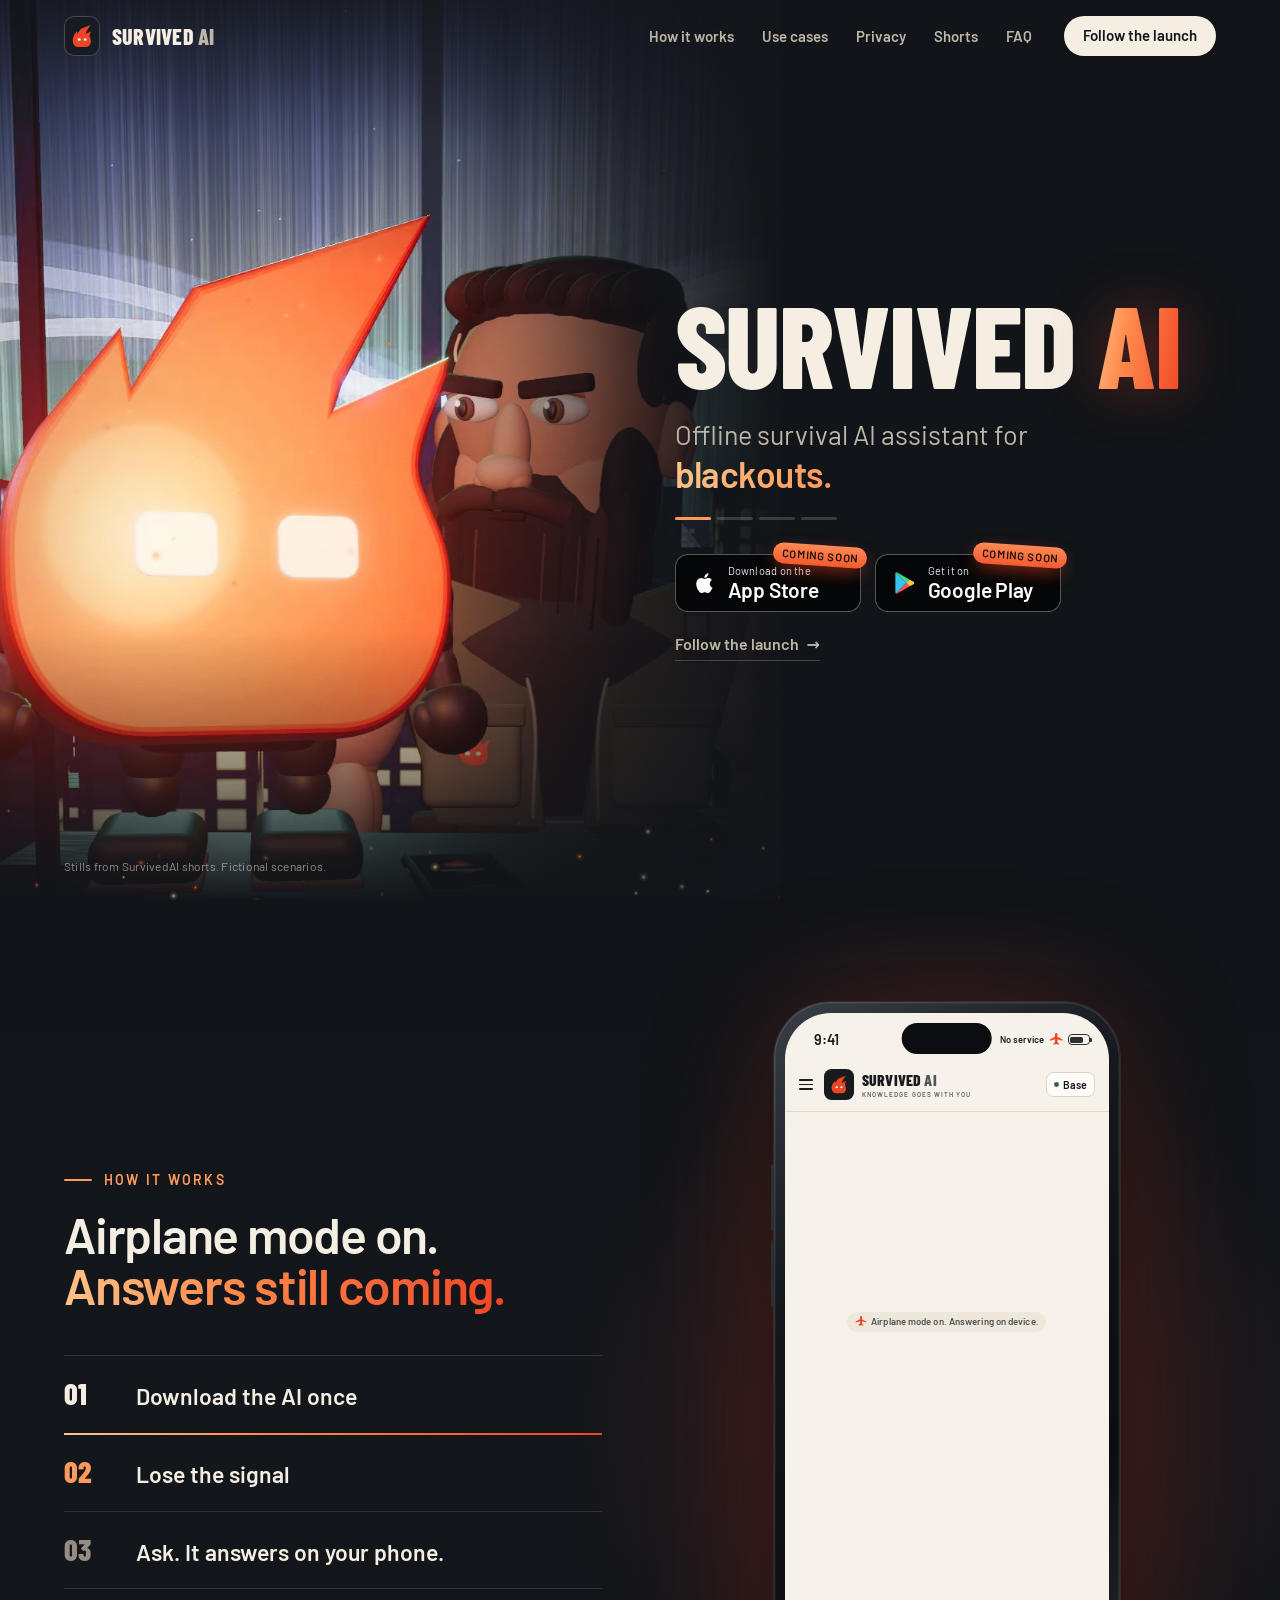
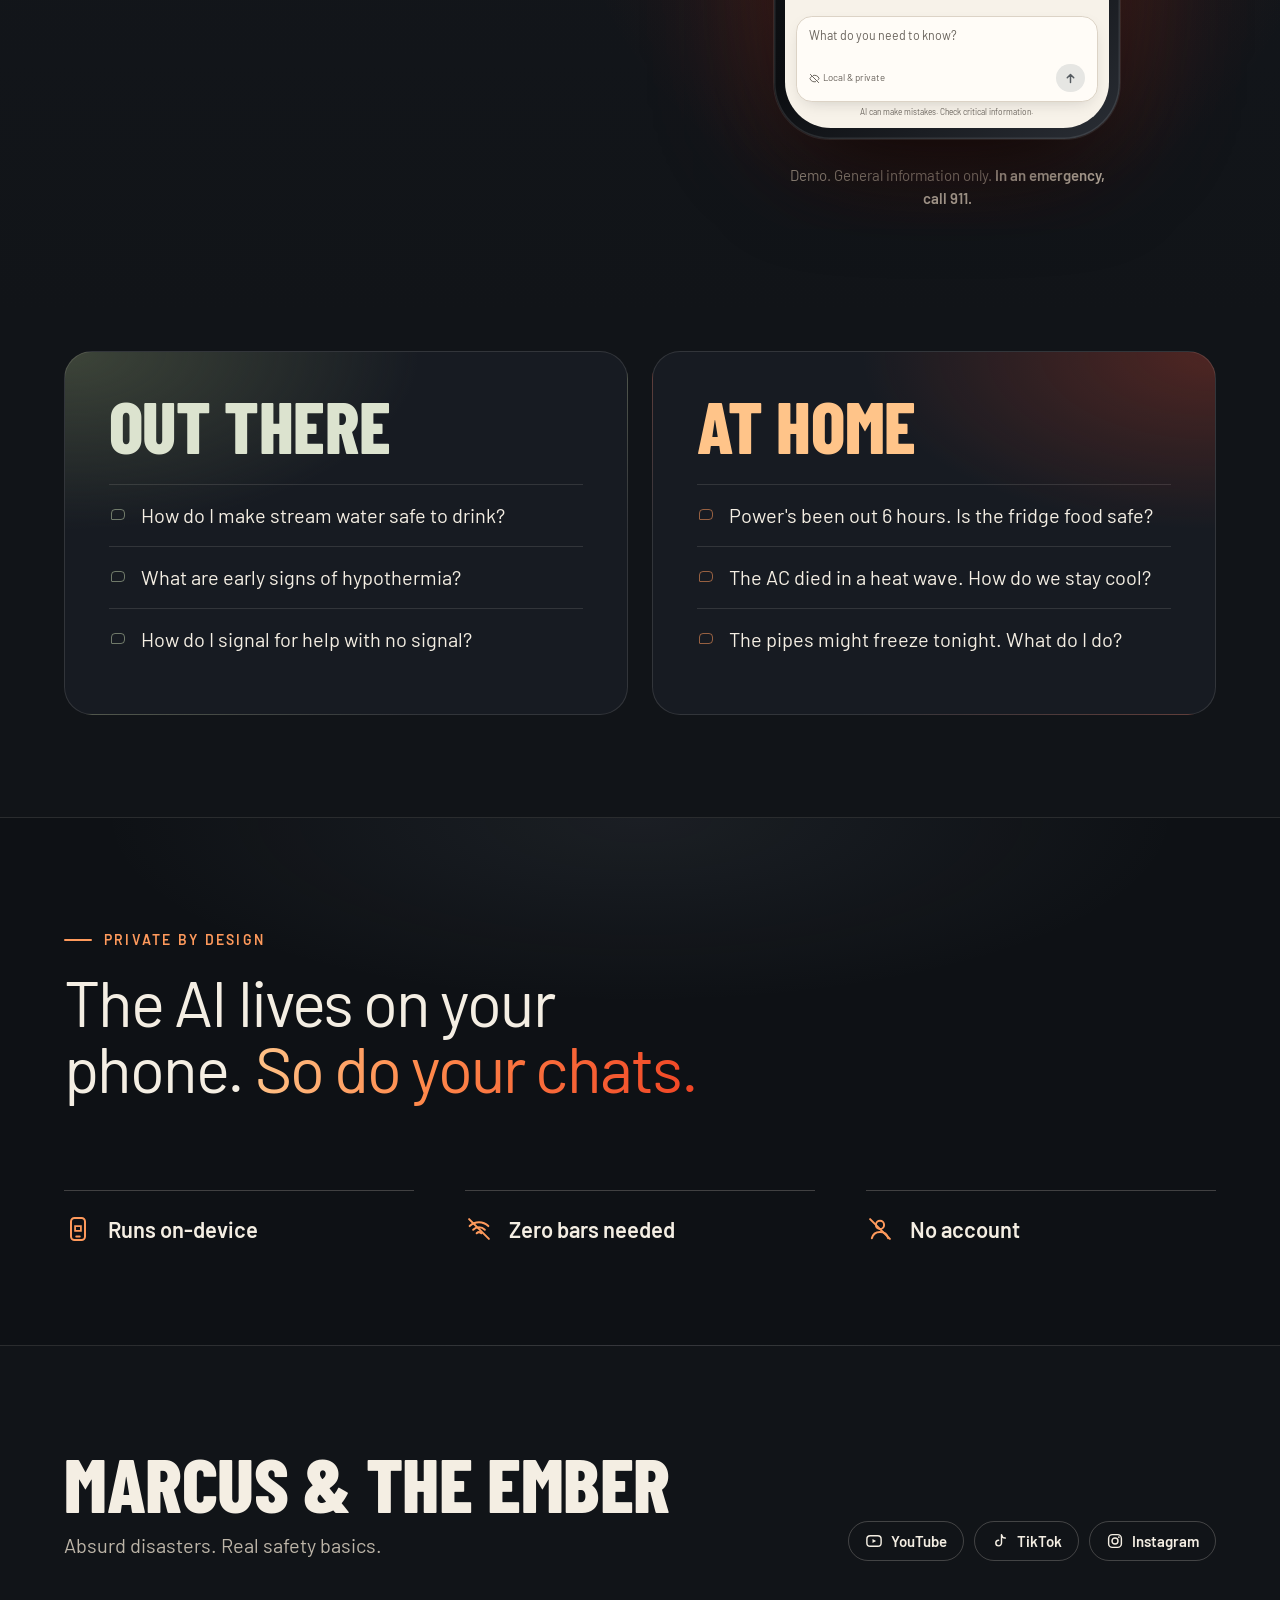
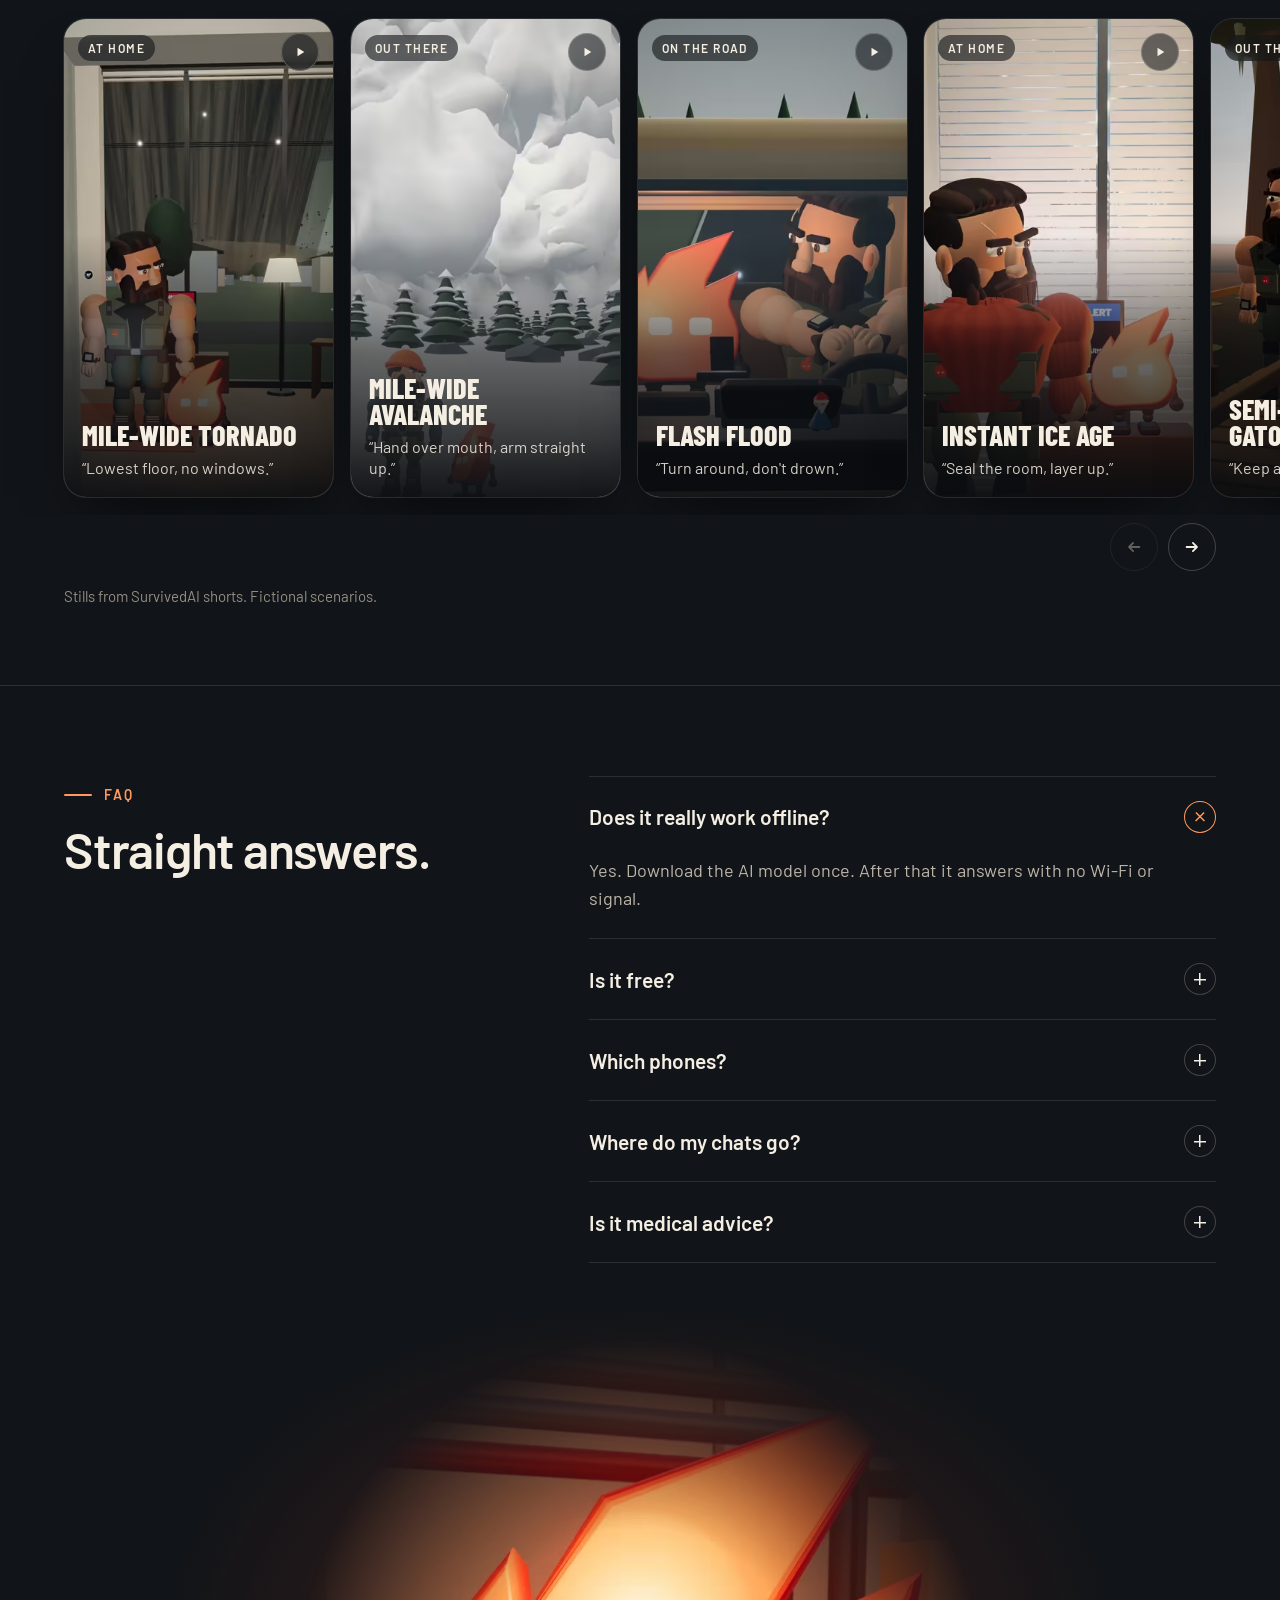
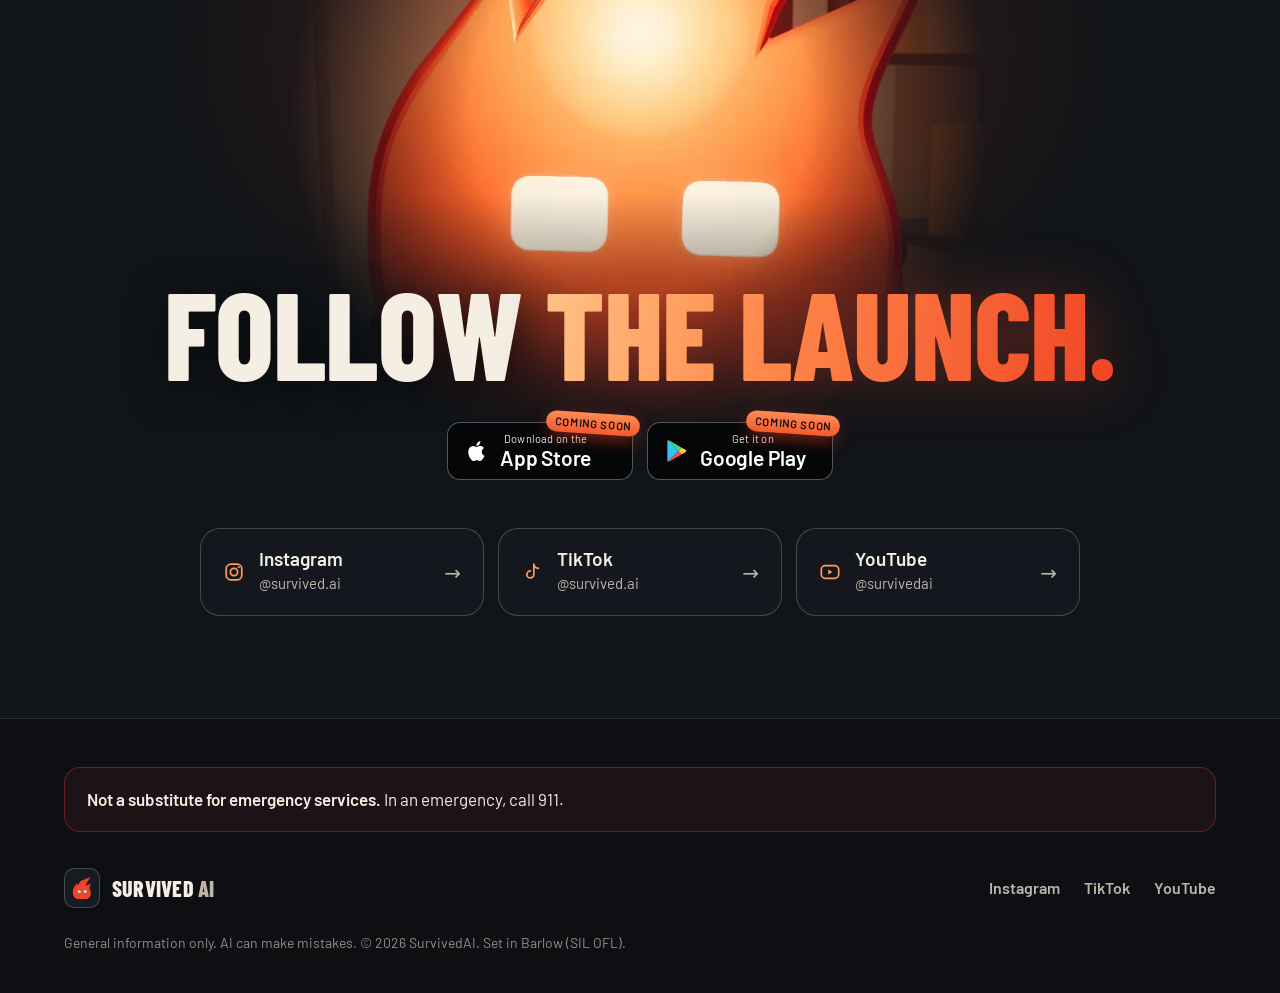
==== commit d65a6744: "Round 2: minimal rotating hero, coming-soon store badges, fewer words - Hero: "Survived AI" + "Offli" ====
--- a/site/index.html
+++ b/site/index.html
@@ -32,7 +32,7 @@
 
   <link rel="preload" href="./assets/fonts/barlow-condensed-800.woff2" as="font" type="font/woff2" crossorigin>
   <link rel="preload" href="./assets/fonts/barlow-400.woff2" as="font" type="font/woff2" crossorigin>
-  <link rel="preload" as="image" href="./assets/img/hero-1080.avif" imagesrcset="./assets/img/hero-720.avif 720w, ./assets/img/hero-1080.avif 1080w" imagesizes="(min-width: 960px) 60vw, 100vw" type="image/avif" fetchpriority="high">
+  <link rel="preload" as="image" href="./assets/img/hero-blackout-1080.avif" imagesrcset="./assets/img/hero-blackout-720.avif 720w, ./assets/img/hero-blackout-1080.avif 1080w" imagesizes="(min-width: 960px) 60vw, 100vw" type="image/avif" fetchpriority="high">
   <link rel="stylesheet" href="./assets/css/main.css">
   <script src="./assets/js/main.js" defer></script>
 
@@ -114,37 +114,56 @@
   <main id="main">
     <!-- ============ HERO ============ -->
     <section class="hero" id="top" aria-labelledby="hero-title">
-      <figure class="hero__media">
-        <picture>
-          <source type="image/avif" srcset="./assets/img/hero-720.avif 720w, ./assets/img/hero-1080.avif 1080w" sizes="(min-width: 960px) 60vw, 100vw">
-          <img src="./assets/img/hero-1080.webp" srcset="./assets/img/hero-720.webp 720w, ./assets/img/hero-1080.webp 1080w" sizes="(min-width: 960px) 60vw, 100vw" width="1080" height="1180" alt="3D animation still: the SurvivedAI ember, a small flame-shaped robot with two glowing eyes, stands lit up on a desk during a night blackout. Marcus, a bearded survivor in an olive vest, leans in behind it." fetchpriority="high" decoding="async">
-        </picture>
+      <figure class="hero__media" id="hero-media">
+          <picture class="hero__shot is-on" data-sit="blackout" style="--pos: 30% 20%">
+            <source type="image/avif" srcset="./assets/img/hero-blackout-720.avif 720w, ./assets/img/hero-blackout-1080.avif 1080w" sizes="(min-width: 960px) 60vw, 100vw">
+            <img src="./assets/img/hero-blackout-1080.webp" srcset="./assets/img/hero-blackout-720.webp 720w, ./assets/img/hero-blackout-1080.webp 1080w" sizes="(min-width: 960px) 60vw, 100vw" width="1080" height="1180" alt="Marcus and the SurvivedAI ember, a small flame-shaped robot with glowing eyes, in a dark room during a night blackout." fetchpriority="high" decoding="async">
+          </picture>
+          <picture class="hero__shot" data-sit="storm" style="--pos: 35% 85%" aria-hidden="true">
+            <source type="image/avif" data-srcset="./assets/img/hero-storm-720.avif 720w, ./assets/img/hero-storm-1080.avif 1080w" sizes="(min-width: 960px) 60vw, 100vw">
+            <img data-src="./assets/img/hero-storm-1080.webp" data-srcset="./assets/img/hero-storm-720.webp 720w, ./assets/img/hero-storm-1080.webp 1080w" sizes="(min-width: 960px) 60vw, 100vw" width="1080" height="1180" alt="Marcus and the ember standing outside under a huge black storm cloud." decoding="async">
+          </picture>
+          <picture class="hero__shot" data-sit="earthquake" style="--pos: 30% 50%" aria-hidden="true">
+            <source type="image/avif" data-srcset="./assets/img/hero-earthquake-720.avif 720w, ./assets/img/hero-earthquake-1080.avif 1080w" sizes="(min-width: 960px) 60vw, 100vw">
+            <img data-src="./assets/img/hero-earthquake-1080.webp" data-srcset="./assets/img/hero-earthquake-720.webp 720w, ./assets/img/hero-earthquake-1080.webp 1080w" sizes="(min-width: 960px) 60vw, 100vw" width="1080" height="1180" alt="The ember stands guard as Marcus drops and covers his head while a ceiling lamp swings in an earthquake." decoding="async">
+          </picture>
+          <picture class="hero__shot" data-sit="alien" style="--pos: 35% 40%" aria-hidden="true">
+            <source type="image/avif" data-srcset="./assets/img/hero-alien-720.avif 720w, ./assets/img/hero-alien-1080.avif 1080w" sizes="(min-width: 960px) 60vw, 100vw">
+            <img data-src="./assets/img/hero-alien-1080.webp" data-srcset="./assets/img/hero-alien-720.webp 720w, ./assets/img/hero-alien-1080.webp 1080w" sizes="(min-width: 960px) 60vw, 100vw" width="1080" height="1180" alt="Marcus drives a truck with the ember beside him as a flying saucer hovers in the night sky." decoding="async">
+          </picture>
         <canvas class="hero__embers" id="embers" aria-hidden="true"></canvas>
-        <figcaption class="hero__credit">Still from <cite>Mega Solar Storm</cite>, a SurvivedAI short. Fictional scenario.</figcaption>
+        <figcaption class="hero__credit">Stills from SurvivedAI shorts. Fictional scenarios.</figcaption>
       </figure>
 
       <div class="wrap hero__inner">
         <div class="hero__copy">
-          <p class="kicker"><span class="kicker__dot" aria-hidden="true"></span>Coming soon to iPhone and Android</p>
-          <h1 id="hero-title" class="hero__title">
-            <span>No signal.</span>
-            <span class="hero__title-hot">Still answers.</span>
-          </h1>
-          <p class="hero__lede">SurvivedAI is an AI assistant that runs on your phone. Download it once, then ask it anything with no internet: blackouts, storms, evacuations, the backcountry.</p>
-          <div class="cta-row">
-            <a class="btn btn--ember" href="#follow">Follow the launch
-              <svg aria-hidden="true" viewBox="0 0 20 20" width="18" height="18"><path d="M4 10h11m-4-4.5L15.5 10 11 14.5" fill="none" stroke="currentColor" stroke-width="2" stroke-linecap="round" stroke-linejoin="round"/></svg>
-            </a>
-            <a class="btn btn--ghost" href="#how">Watch it answer offline</a>
-          </div>
-        </div>
-      </div>
-
-      <ul class="wrap hero__facts" aria-label="Key facts">
-        <li><strong>On-device AI</strong> The model lives on your phone</li>
-        <li><strong>Zero bars needed</strong> Works in airplane mode</li>
-        <li><strong>Private</strong> Chats stay on the device</li>
-      </ul>
+          <h1 id="hero-title" class="hero__title">Survived <span class="hero__title-hot">AI</span></h1>
+          <p class="hero__line">
+            <span class="sr-only">Offline survival AI assistant for blackouts, storms, earthquakes and alien invasions.</span>
+            <span aria-hidden="true">Offline survival AI assistant for</span>
+            <span class="rot" id="rot" aria-hidden="true">
+              <span class="rot__word is-on" data-sit="blackout">blackouts.</span>
+              <span class="rot__word" data-sit="storm">storms.</span>
+              <span class="rot__word" data-sit="earthquake">earthquakes.</span>
+              <span class="rot__word" data-sit="alien">alien invasions.</span>
+            </span>
+          </p>
+          <span class="rot__bars" id="rot-bars" aria-hidden="true"><i class="is-on"></i><i></i><i></i><i></i></span>
+          <ul class="stores" aria-label="App stores">
+            <li><a class="store" href="#follow" aria-label="App Store: coming soon. Follow the launch to hear first." title="Coming soon. Follow the launch to hear first.">
+              <svg class="store__glyph" aria-hidden="true" viewBox="0 0 24 24" width="24" height="24"><path fill="currentColor" d="M16.4 12.7c0-2.3 1.9-3.4 2-3.5-1.1-1.6-2.8-1.8-3.4-1.8-1.4-.2-2.8.8-3.5.8-.7 0-1.8-.8-3-.8-1.5 0-3 .9-3.8 2.3-1.6 2.8-.4 7 1.2 9.3.8 1.1 1.7 2.4 2.9 2.3 1.2 0 1.6-.7 3-.7s1.8.7 3 .7c1.3 0 2.1-1.1 2.8-2.3.9-1.3 1.3-2.6 1.3-2.6s-2.5-1-2.5-3.7zM14.1 5.9c.6-.8 1.1-1.9 1-3-.9 0-2.1.6-2.7 1.4-.6.7-1.1 1.8-1 2.9 1 .1 2.1-.5 2.7-1.3z"/></svg>
+              <span class="store__text"><small>Download on the</small>App Store</span>
+              <span class="store__soon">Coming soon</span>
+            </a></li>
+            <li><a class="store" href="#follow" aria-label="Google Play: coming soon. Follow the launch to hear first." title="Coming soon. Follow the launch to hear first.">
+              <svg class="store__glyph" aria-hidden="true" viewBox="0 0 24 24" width="24" height="24"><path fill="#33C4F2" d="M3.6 2.3 13.3 12l-9.7 9.7c-.3-.2-.5-.6-.5-1V3.3c0-.4.2-.8.5-1z"/><path fill="#3DDC84" d="M3.6 2.3c.3-.2.8-.3 1.2-.1l11.6 6.7-3.1 3.1z"/><path fill="#FF4C5B" d="M3.6 21.7l9.7-9.7 3.1 3.1-11.6 6.7c-.4.2-.9.2-1.2-.1z"/><path fill="#FFC83D" d="m16.4 8.9 3.5 2c.8.5.8 1.7 0 2.2l-3.5 2-3.1-3.1z"/></svg>
+              <span class="store__text"><small>Get it on</small>Google Play</span>
+              <span class="store__soon">Coming soon</span>
+            </a></li>
+          </ul>
+          <a class="hero__follow" href="#follow">Follow the launch <span aria-hidden="true">&rarr;</span></a>
+        </div>
+      </div>
     </section>
 
     <!-- ============ HOW IT WORKS: LIVE PHONE DEMO ============ -->
@@ -156,31 +175,13 @@
             <h2 id="how-title" class="h-sans">Airplane mode on.<br> <span class="hot">Answers still coming.</span></h2>
           </div>
           <ol class="steps" id="demo-steps">
-            <li class="step" data-step="1">
-              <span class="step__num" aria-hidden="true">01</span>
-              <div>
-                <h3>Download once</h3>
-                <p>While you have Wi-Fi or data, install the app and download the model to your phone. It's a one-time download.</p>
-              </div>
-            </li>
-            <li class="step" data-step="2">
-              <span class="step__num" aria-hidden="true">02</span>
-              <div>
-                <h3>Lose the signal</h3>
-                <p>Airplane mode, a dead zone, a downed tower. The model is already on your phone, so it doesn't need a connection.</p>
-              </div>
-            </li>
-            <li class="step" data-step="3">
-              <span class="step__num" aria-hidden="true">03</span>
-              <div>
-                <h3>Ask anything</h3>
-                <p>Type your question. The answer is generated right on the device, word by word.</p>
-              </div>
-            </li>
+            <li class="step" data-step="1"><span class="step__num" aria-hidden="true">01</span><h3>Download the AI once</h3></li>
+            <li class="step" data-step="2"><span class="step__num" aria-hidden="true">02</span><h3>Lose the signal</h3></li>
+            <li class="step" data-step="3"><span class="step__num" aria-hidden="true">03</span><h3>Ask. It answers on your phone.</h3></li>
           </ol>
           <button class="replay is-hidden" type="button" id="demo-replay">
             <svg aria-hidden="true" viewBox="0 0 20 20" width="16" height="16"><path d="M4.5 10a5.5 5.5 0 1 0 1.7-4M4 3.5V7h3.5" fill="none" stroke="currentColor" stroke-width="1.9" stroke-linecap="round" stroke-linejoin="round"/></svg>
-            Replay demo
+            Replay
           </button>
         </div>
 
@@ -247,7 +248,7 @@
             </div>
           </div>
           <p class="sr-only" id="phone-desc">Demo: a phone in airplane mode with no service. Someone asks SurvivedAI how to store drinking water during a power outage. It answers: plan on about 1 gallon per person per day for at least 3 days, counting pets; use clean, food-grade containers with tight lids; fill them while tap water is still safe; store them cool and dark and label the date; and follow any boil-water notice from your utility.</p>
-          <figcaption class="demo__note">Illustrative demo of the prelaunch app. General information, not professional advice. <strong>In an emergency, call 911.</strong></figcaption>
+          <figcaption class="demo__note">Demo. General information only. <strong>In an emergency, call 911.</strong></figcaption>
         </figure>
       </div>
     </section>
@@ -255,41 +256,25 @@
     <!-- ============ USE CASES ============ -->
     <section class="uses" id="uses" aria-labelledby="uses-title">
       <div class="wrap">
-        <div class="uses__head">
-          <p class="eyebrow">Use cases</p>
-          <h2 id="uses-title" class="h-statement">Built for the backcountry, and for the night the power goes out at home.</h2>
-        </div>
-
+        <h2 id="uses-title" class="sr-only">Use cases</h2>
         <div class="uses__grid">
           <article class="realm realm--out" aria-labelledby="out-title">
-            <header class="realm__head">
-              <h3 id="out-title" class="realm__title">Out there</h3>
-              <p>Hiking, camping, hunting, paddling, road trips through dead zones. For when there's nobody to call and no bars to call with.</p>
-            </header>
+            <h3 id="out-title" class="realm__title">Out there</h3>
             <ul class="asks" aria-label="Example outdoor questions">
               <li>How do I make stream water safe to drink?</li>
-              <li>What are the early signs of hypothermia?</li>
-              <li>A storm is moving in above treeline. What now?</li>
-              <li>How do I signal for help without a phone signal?</li>
-              <li>I think I'm off the trail. How do I get my bearings?</li>
+              <li>What are early signs of hypothermia?</li>
+              <li>How do I signal for help with no signal?</li>
             </ul>
           </article>
-
           <article class="realm realm--home" aria-labelledby="home-title">
-            <header class="realm__head">
-              <h3 id="home-title" class="realm__title">At home</h3>
-              <p>Outages, floods, heat waves, cold snaps, boil-water notices, evacuations. The moments when the network is the first thing to go.</p>
-            </header>
+            <h3 id="home-title" class="realm__title">At home</h3>
             <ul class="asks" aria-label="Example home emergency questions">
-              <li>The power's been out six hours. Is the fridge food still safe?</li>
-              <li>The AC is out in a heat wave. How do we stay cool?</li>
-              <li>How do I run a generator safely?</li>
-              <li>What goes in an evacuation bag?</li>
-              <li>The pipes might freeze tonight. What should I do?</li>
+              <li>Power's been out 6 hours. Is the fridge food safe?</li>
+              <li>The AC died in a heat wave. How do we stay cool?</li>
+              <li>The pipes might freeze tonight. What do I do?</li>
             </ul>
           </article>
         </div>
-        <p class="fine">Example questions. SurvivedAI gives general information, and AI can make mistakes, so check critical information.</p>
       </div>
     </section>
 
@@ -298,25 +283,21 @@
       <div class="wrap">
         <p class="eyebrow">Private by design</p>
         <h2 id="privacy-title" class="lit">
-          <span>The model lives on your phone.</span>
-          <span>So do your conversations.</span>
-          <span class="lit__hot">Nothing has to leave the device to get an answer.</span>
+          <span>The AI lives on your phone.</span>
+          <span class="lit__hot">So do your chats.</span>
         </h2>
         <ul class="facts">
           <li>
-            <svg aria-hidden="true" viewBox="0 0 24 24" width="26" height="26"><rect x="6" y="2.5" width="12" height="19" rx="3" fill="none" stroke="currentColor" stroke-width="1.7"/><path d="M10.5 18.5h3" stroke="currentColor" stroke-width="1.7" stroke-linecap="round"/><path d="M9.5 9.5h5v4h-5z" fill="none" stroke="currentColor" stroke-width="1.5"/></svg>
-            <h3>Runs on the device</h3>
-            <p>Answers come from a model stored on your phone. No server round-trip, so it works with zero bars.</p>
+            <svg aria-hidden="true" viewBox="0 0 24 24" width="28" height="28"><rect x="6" y="2.5" width="12" height="19" rx="3" fill="none" stroke="currentColor" stroke-width="1.7"/><path d="M10.5 18.5h3" stroke="currentColor" stroke-width="1.7" stroke-linecap="round"/><path d="M9.5 9.5h5v4h-5z" fill="none" stroke="currentColor" stroke-width="1.5"/></svg>
+            <h3>Runs on-device</h3>
           </li>
           <li>
-            <svg aria-hidden="true" viewBox="0 0 24 24" width="26" height="26"><path d="M5 5.5h14v10H10l-4 3.5v-3.5H5z" fill="none" stroke="currentColor" stroke-width="1.7" stroke-linejoin="round"/><path d="M12 8v4.5M9.8 10.5 12 12.7l2.2-2.2" fill="none" stroke="currentColor" stroke-width="1.5" stroke-linecap="round" stroke-linejoin="round"/></svg>
-            <h3>Chats stay local</h3>
-            <p>Your conversation history is saved on your phone. Your questions don't need to be sent anywhere to be answered.</p>
+            <svg aria-hidden="true" viewBox="0 0 24 24" width="28" height="28"><path d="M4 9.5a11.5 11.5 0 0 1 16 0M7 12.6a7.2 7.2 0 0 1 10 0M10 15.6a2.9 2.9 0 0 1 4 0" fill="none" stroke="currentColor" stroke-width="1.7" stroke-linecap="round"/><path d="M3.5 3.5l17 17" stroke="currentColor" stroke-width="1.7" stroke-linecap="round"/></svg>
+            <h3>Zero bars needed</h3>
           </li>
           <li>
-            <svg aria-hidden="true" viewBox="0 0 24 24" width="26" height="26"><circle cx="12" cy="8.5" r="3.5" fill="none" stroke="currentColor" stroke-width="1.7"/><path d="M5 20c.8-3.6 3.6-5.5 7-5.5s6.2 1.9 7 5.5" fill="none" stroke="currentColor" stroke-width="1.7" stroke-linecap="round"/><path d="M3.5 3.5l17 17" stroke="currentColor" stroke-width="1.7" stroke-linecap="round"/></svg>
-            <h3>No account needed</h3>
-            <p>The free version works without signing up. Open the app, download the model, start asking.</p>
+            <svg aria-hidden="true" viewBox="0 0 24 24" width="28" height="28"><circle cx="12" cy="8.5" r="3.5" fill="none" stroke="currentColor" stroke-width="1.7"/><path d="M5 20c.8-3.6 3.6-5.5 7-5.5s6.2 1.9 7 5.5" fill="none" stroke="currentColor" stroke-width="1.7" stroke-linecap="round"/><path d="M3.5 3.5l17 17" stroke="currentColor" stroke-width="1.7" stroke-linecap="round"/></svg>
+            <h3>No account</h3>
           </li>
         </ul>
       </div>
@@ -325,15 +306,15 @@
     <!-- ============ SHORTS ============ -->
     <section class="shorts" id="shorts" aria-labelledby="shorts-title">
       <div class="wrap shorts__head">
-        <h2 id="shorts-title" class="h-cond">Marcus<br>&amp; the ember</h2>
-        <div class="shorts__intro">
-          <p>Before launch, Marcus and the SurvivedAI ember are working through over-the-top what-if disasters, one short at a time, each ending with a real safety basic.</p>
-          <ul class="platforms" aria-label="Watch the shorts">
-            <li><a href="https://www.youtube.com/@survivedai/shorts" rel="noopener"><svg aria-hidden="true" viewBox="0 0 24 24" width="18" height="18"><rect x="2.5" y="5" width="19" height="14" rx="4.5" fill="none" stroke="currentColor" stroke-width="1.9"/><path d="M10 9.2v5.6l4.8-2.8z" fill="currentColor"/></svg>YouTube</a></li>
-            <li><a href="https://www.tiktok.com/@survived.ai" rel="noopener"><svg aria-hidden="true" viewBox="0 0 24 24" width="18" height="18"><path d="M14 3.5v11.2a3.8 3.8 0 1 1-3.8-3.8M14 3.5c.4 2.6 2.3 4.4 5 4.6" fill="none" stroke="currentColor" stroke-width="1.9" stroke-linecap="round" stroke-linejoin="round"/></svg>TikTok</a></li>
-            <li><a href="https://www.instagram.com/survived.ai" rel="noopener"><svg aria-hidden="true" viewBox="0 0 24 24" width="18" height="18"><rect x="3.5" y="3.5" width="17" height="17" rx="5" fill="none" stroke="currentColor" stroke-width="1.9"/><circle cx="12" cy="12" r="4" fill="none" stroke="currentColor" stroke-width="1.9"/><circle cx="17.2" cy="6.8" r="1.2" fill="currentColor"/></svg>Instagram</a></li>
-          </ul>
-        </div>
+        <div>
+          <h2 id="shorts-title" class="h-cond">Marcus &amp; the ember</h2>
+          <p class="shorts__sub">Absurd disasters. Real safety basics.</p>
+        </div>
+        <ul class="platforms" aria-label="Watch the shorts">
+          <li><a href="https://www.youtube.com/@survivedai/shorts" rel="noopener"><svg aria-hidden="true" viewBox="0 0 24 24" width="18" height="18"><rect x="2.5" y="5" width="19" height="14" rx="4.5" fill="none" stroke="currentColor" stroke-width="1.9"/><path d="M10 9.2v5.6l4.8-2.8z" fill="currentColor"/></svg>YouTube</a></li>
+          <li><a href="https://www.tiktok.com/@survived.ai" rel="noopener"><svg aria-hidden="true" viewBox="0 0 24 24" width="18" height="18"><path d="M14 3.5v11.2a3.8 3.8 0 1 1-3.8-3.8M14 3.5c.4 2.6 2.3 4.4 5 4.6" fill="none" stroke="currentColor" stroke-width="1.9" stroke-linecap="round" stroke-linejoin="round"/></svg>TikTok</a></li>
+          <li><a href="https://www.instagram.com/survived.ai" rel="noopener"><svg aria-hidden="true" viewBox="0 0 24 24" width="18" height="18"><rect x="3.5" y="3.5" width="17" height="17" rx="5" fill="none" stroke="currentColor" stroke-width="1.9"/><circle cx="12" cy="12" r="4" fill="none" stroke="currentColor" stroke-width="1.9"/><circle cx="17.2" cy="6.8" r="1.2" fill="currentColor"/></svg>Instagram</a></li>
+        </ul>
       </div>
 
       <div class="reel-wrap">
@@ -433,37 +414,27 @@
         <div class="faq__head">
           <p class="eyebrow">FAQ</p>
           <h2 id="faq-title" class="h-sans">Straight answers.</h2>
-          <p>Something else on your mind? Ask us on <a href="https://www.instagram.com/survived.ai" rel="noopener">Instagram</a>.</p>
-        </div>
-
+        </div>
         <div class="faq__list">
           <details name="faq" open>
-            <summary>Does it really work without internet?</summary>
-            <div class="faq__body"><p>Yes, once it's set up. You need a connection one time to install the app and download the model. After that, the model runs on your phone and answers with no Wi-Fi or cell signal. You only need to go online again for updates.</p></div>
+            <summary>Does it really work offline?</summary>
+            <div class="faq__body"><p>Yes. Download the AI model once. After that it answers with no Wi-Fi or signal.</p></div>
           </details>
           <details name="faq">
             <summary>Is it free?</summary>
             <div class="faq__body"><p>Free to start. Premium features are planned after launch.</p></div>
           </details>
           <details name="faq">
-            <summary>Which phones will it run on?</summary>
-            <div class="faq__body"><p>SurvivedAI is coming to iPhone and Android. Running a language model locally needs a reasonably recent phone and some free storage for the model. We'll publish exact requirements before launch.</p></div>
+            <summary>Which phones?</summary>
+            <div class="faq__body"><p>iPhone and Android. We'll publish exact requirements before launch.</p></div>
           </details>
           <details name="faq">
-            <summary>Will it drain my battery?</summary>
-            <div class="faq__body"><p>Generating an answer uses your phone's processor, so it uses more power than reading a text, but only while it's answering. On a long outage or a multi-day trip, carry a charged power bank and keep your screen brightness down.</p></div>
+            <summary>Where do my chats go?</summary>
+            <div class="faq__body"><p>Nowhere. They stay on your phone.</p></div>
           </details>
           <details name="faq">
             <summary>Is it medical advice?</summary>
-            <div class="faq__body"><p>No. SurvivedAI provides general information to help you think clearly and prepare. It is not medical advice and not a substitute for a doctor or emergency services. AI can make mistakes, so check critical information. In an emergency, call 911 or your local emergency number.</p></div>
-          </details>
-          <details name="faq">
-            <summary>Where do my chats go?</summary>
-            <div class="faq__body"><p>They stay on your phone. The assistant answers on the device, so your questions don't have to be sent to a server to get a reply. The free version doesn't need an account.</p></div>
-          </details>
-          <details name="faq">
-            <summary>When does it launch?</summary>
-            <div class="faq__body"><p>Soon. SurvivedAI is in prelaunch and coming to iPhone and Android. Follow us on <a href="https://www.instagram.com/survived.ai" rel="noopener">Instagram</a>, <a href="https://www.tiktok.com/@survived.ai" rel="noopener">TikTok</a> or <a href="https://www.youtube.com/@survivedai" rel="noopener">YouTube</a> to hear the date first.</p></div>
+            <div class="faq__body"><p>No. It gives general information and can make mistakes. In an emergency, call 911.</p></div>
           </details>
         </div>
       </div>
@@ -473,38 +444,29 @@
     <section class="follow" id="follow" aria-labelledby="follow-title">
       <div class="follow__art" aria-hidden="true">
         <picture>
-          <source type="image/avif" srcset="./assets/img/ember-720.avif 720w, ./assets/img/ember-1080.avif 1080w" sizes="(min-width: 960px) 760px, 110vw">
-          <img src="./assets/img/ember-1080.webp" srcset="./assets/img/ember-720.webp 720w, ./assets/img/ember-1080.webp 1080w" sizes="(min-width: 960px) 760px, 110vw" width="1080" height="1200" alt="" loading="lazy" decoding="async">
+          <source type="image/avif" srcset="./assets/img/ember-720.avif 720w, ./assets/img/ember-1080.avif 1080w" sizes="(min-width: 960px) 760px, 118vw">
+          <img src="./assets/img/ember-1080.webp" srcset="./assets/img/ember-720.webp 720w, ./assets/img/ember-1080.webp 1080w" sizes="(min-width: 960px) 760px, 118vw" width="1080" height="1200" alt="" loading="lazy" decoding="async">
         </picture>
       </div>
       <div class="wrap follow__inner">
-        <p class="kicker"><span class="kicker__dot" aria-hidden="true"></span>Prelaunch</p>
         <h2 id="follow-title" class="follow__title">Follow <span class="hot">the launch.</span></h2>
-        <p class="follow__lede">Be first to know when SurvivedAI lands on iPhone and Android.</p>
+        <ul class="stores stores--center" aria-label="App stores">
+            <li><a class="store" href="#follow" aria-label="App Store: coming soon. Follow the launch to hear first." title="Coming soon. Follow the launch to hear first.">
+              <svg class="store__glyph" aria-hidden="true" viewBox="0 0 24 24" width="24" height="24"><path fill="currentColor" d="M16.4 12.7c0-2.3 1.9-3.4 2-3.5-1.1-1.6-2.8-1.8-3.4-1.8-1.4-.2-2.8.8-3.5.8-.7 0-1.8-.8-3-.8-1.5 0-3 .9-3.8 2.3-1.6 2.8-.4 7 1.2 9.3.8 1.1 1.7 2.4 2.9 2.3 1.2 0 1.6-.7 3-.7s1.8.7 3 .7c1.3 0 2.1-1.1 2.8-2.3.9-1.3 1.3-2.6 1.3-2.6s-2.5-1-2.5-3.7zM14.1 5.9c.6-.8 1.1-1.9 1-3-.9 0-2.1.6-2.7 1.4-.6.7-1.1 1.8-1 2.9 1 .1 2.1-.5 2.7-1.3z"/></svg>
+              <span class="store__text"><small>Download on the</small>App Store</span>
+              <span class="store__soon">Coming soon</span>
+            </a></li>
+            <li><a class="store" href="#follow" aria-label="Google Play: coming soon. Follow the launch to hear first." title="Coming soon. Follow the launch to hear first.">
+              <svg class="store__glyph" aria-hidden="true" viewBox="0 0 24 24" width="24" height="24"><path fill="#33C4F2" d="M3.6 2.3 13.3 12l-9.7 9.7c-.3-.2-.5-.6-.5-1V3.3c0-.4.2-.8.5-1z"/><path fill="#3DDC84" d="M3.6 2.3c.3-.2.8-.3 1.2-.1l11.6 6.7-3.1 3.1z"/><path fill="#FF4C5B" d="M3.6 21.7l9.7-9.7 3.1 3.1-11.6 6.7c-.4.2-.9.2-1.2-.1z"/><path fill="#FFC83D" d="m16.4 8.9 3.5 2c.8.5.8 1.7 0 2.2l-3.5 2-3.1-3.1z"/></svg>
+              <span class="store__text"><small>Get it on</small>Google Play</span>
+              <span class="store__soon">Coming soon</span>
+            </a></li>
+          </ul>
         <ul class="socials" aria-label="SurvivedAI on social media">
-          <li>
-            <a class="social" href="https://www.instagram.com/survived.ai" rel="noopener">
-              <svg aria-hidden="true" viewBox="0 0 24 24" width="26" height="26"><rect x="3.5" y="3.5" width="17" height="17" rx="5" fill="none" stroke="currentColor" stroke-width="1.9"/><circle cx="12" cy="12" r="4" fill="none" stroke="currentColor" stroke-width="1.9"/><circle cx="17.2" cy="6.8" r="1.2" fill="currentColor"/></svg>
-              <span class="social__name">Instagram</span>
-              <span class="social__handle">@survived.ai</span>
-            </a>
-          </li>
-          <li>
-            <a class="social" href="https://www.tiktok.com/@survived.ai" rel="noopener">
-              <svg aria-hidden="true" viewBox="0 0 24 24" width="26" height="26"><path d="M14 3.5v11.2a3.8 3.8 0 1 1-3.8-3.8M14 3.5c.4 2.6 2.3 4.4 5 4.6" fill="none" stroke="currentColor" stroke-width="1.9" stroke-linecap="round" stroke-linejoin="round"/></svg>
-              <span class="social__name">TikTok</span>
-              <span class="social__handle">@survived.ai</span>
-            </a>
-          </li>
-          <li>
-            <a class="social" href="https://www.youtube.com/@survivedai" rel="noopener">
-              <svg aria-hidden="true" viewBox="0 0 24 24" width="26" height="26"><rect x="2.5" y="5" width="19" height="14" rx="4.5" fill="none" stroke="currentColor" stroke-width="1.9"/><path d="M10 9.2v5.6l4.8-2.8z" fill="currentColor"/></svg>
-              <span class="social__name">YouTube</span>
-              <span class="social__handle">@survivedai</span>
-            </a>
-          </li>
-        </ul>
-        <p class="follow__soon">Coming soon to iPhone and Android</p>
+          <li><a class="social" href="https://www.instagram.com/survived.ai" rel="noopener"><svg aria-hidden="true" viewBox="0 0 24 24" width="22" height="22"><rect x="3.5" y="3.5" width="17" height="17" rx="5" fill="none" stroke="currentColor" stroke-width="1.9"/><circle cx="12" cy="12" r="4" fill="none" stroke="currentColor" stroke-width="1.9"/><circle cx="17.2" cy="6.8" r="1.2" fill="currentColor"/></svg><span class="social__name">Instagram</span><span class="social__handle">@survived.ai</span></a></li>
+          <li><a class="social" href="https://www.tiktok.com/@survived.ai" rel="noopener"><svg aria-hidden="true" viewBox="0 0 24 24" width="22" height="22"><path d="M14 3.5v11.2a3.8 3.8 0 1 1-3.8-3.8M14 3.5c.4 2.6 2.3 4.4 5 4.6" fill="none" stroke="currentColor" stroke-width="1.9" stroke-linecap="round" stroke-linejoin="round"/></svg><span class="social__name">TikTok</span><span class="social__handle">@survived.ai</span></a></li>
+          <li><a class="social" href="https://www.youtube.com/@survivedai" rel="noopener"><svg aria-hidden="true" viewBox="0 0 24 24" width="22" height="22"><rect x="2.5" y="5" width="19" height="14" rx="4.5" fill="none" stroke="currentColor" stroke-width="1.9"/><path d="M10 9.2v5.6l4.8-2.8z" fill="currentColor"/></svg><span class="social__name">YouTube</span><span class="social__handle">@survivedai</span></a></li>
+        </ul>
         <!--
           WAITLIST FORM PLACEHOLDER: there is no waitlist backend yet, so nothing is rendered.
           When one exists, add a <form class="waitlist"> here (styles stubbed at the end of main.css,
@@ -517,7 +479,7 @@
   <!-- ============ FOOTER ============ -->
   <footer class="site-footer">
     <div class="wrap">
-      <p class="site-footer__warning"><strong>SurvivedAI is not a substitute for emergency services.</strong> In an emergency, call 911 or your local emergency number.</p>
+      <p class="site-footer__warning"><strong>Not a substitute for emergency services.</strong> In an emergency, call 911.</p>
       <div class="site-footer__row">
         <a class="brand" href="#top" aria-label="SurvivedAI, back to top">
           <span class="brand__tile" aria-hidden="true"><svg viewBox="250 50 590 700" width="20" height="24"><use href="#flame"/></svg></span>
@@ -529,10 +491,7 @@
           <li><a href="https://www.youtube.com/@survivedai" rel="noopener">YouTube</a></li>
         </ul>
       </div>
-      <div class="site-footer__legal">
-        <p>SurvivedAI provides general information, not medical, legal or professional advice. AI can make mistakes. Check critical information.</p>
-        <p>© 2026 SurvivedAI. Coming soon to iPhone and Android. Set in Barlow (SIL Open Font License).</p>
-      </div>
+      <p class="site-footer__legal">General information only. AI can make mistakes. © 2026 SurvivedAI. Set in Barlow (SIL OFL).</p>
     </div>
   </footer>
 
--- a/site/assets/css/main.css
+++ b/site/assets/css/main.css
@@ -203,54 +203,47 @@
 /* ---------- Hero ---------- */
 .hero {
   position: relative; isolation: isolate; overflow: hidden;
-  min-height: clamp(720px, 100svh, 980px);
-  display: grid; grid-template-rows: 1fr auto;
+  min-height: clamp(680px, 100svh, 940px);
+  display: grid; align-items: center;
   padding-top: var(--header-h);
   background:
-    radial-gradient(50% 60% at 18% 48%, rgba(240, 68, 36, .16), transparent 70%),
+    radial-gradient(50% 60% at 18% 48%, rgba(240, 68, 36, .14), transparent 70%),
     var(--ink);
 }
 .hero__media {
   position: absolute; inset: 0 auto 0 0; z-index: -1;
   width: 61%;
 }
-.hero__media picture, .hero__media img { width: 100%; height: 100%; }
-.hero__media img { object-fit: cover; object-position: 40% 30%; }
+.hero__shot { position: absolute; inset: 0; opacity: 0; transition: opacity 1.1s ease; }
+.hero__shot.is-on { opacity: 1; }
+.hero__shot img { width: 100%; height: 100%; object-fit: cover; object-position: var(--pos, 40% 30%); }
 .hero__media::after {
-  content: ""; position: absolute; inset: 0; pointer-events: none;
+  content: ""; position: absolute; inset: 0; z-index: 1; pointer-events: none;
   background:
-    linear-gradient(to right, transparent 58%, rgba(17, 20, 24, .7) 80%, var(--ink) 99%),
-    linear-gradient(to top, var(--ink) 0%, rgba(17, 20, 24, .7) 16%, transparent 38%),
-    linear-gradient(to bottom, rgba(17, 20, 24, .85) 0%, rgba(17, 20, 24, .35) 18%, transparent 34%),
-    radial-gradient(120% 90% at 30% 50%, transparent 45%, rgba(10, 12, 15, .6) 100%);
+    linear-gradient(to right, transparent 56%, rgba(17, 20, 24, .7) 80%, var(--ink) 99%),
+    linear-gradient(to top, var(--ink) 0%, rgba(17, 20, 24, .45) 14%, transparent 30%),
+    linear-gradient(to bottom, rgba(17, 20, 24, .85) 0%, rgba(17, 20, 24, .3) 16%, transparent 30%),
+    radial-gradient(120% 90% at 30% 50%, transparent 45%, rgba(10, 12, 15, .55) 100%);
 }
 /* Film grain: a tiny inline SVG noise tile. */
 .hero__media::before {
-  content: ""; position: absolute; inset: 0; z-index: 1; pointer-events: none;
+  content: ""; position: absolute; inset: 0; z-index: 2; pointer-events: none;
   opacity: .14; mix-blend-mode: overlay;
   background-image: url("data:image/svg+xml,%3Csvg xmlns='http://www.w3.org/2000/svg' width='160' height='160'%3E%3Cfilter id='n'%3E%3CfeTurbulence type='fractalNoise' baseFrequency='.9' numOctaves='2' stitchTiles='stitch'/%3E%3C/filter%3E%3Crect width='100%25' height='100%25' filter='url(%23n)'/%3E%3C/svg%3E");
 }
-.hero__embers { position: absolute; inset: 0; width: 100%; height: 100%; z-index: 1; pointer-events: none; }
+.hero__embers { position: absolute; inset: 0; width: 100%; height: 100%; z-index: 3; pointer-events: none; }
 .hero__credit {
-  position: absolute; left: var(--pad); bottom: 132px; z-index: 2;
-  font-size: .8125rem; color: rgba(244, 238, 227, .62);
-  letter-spacing: .02em;
-}
-.hero__credit cite { font-style: normal; color: rgba(244, 238, 227, .85); }
-
-.hero__inner { display: flex; align-items: center; }
-.hero__copy {
-  margin-left: auto;
-  width: min(620px, 48%);
-  padding: 48px 0 40px;
-}
+  position: absolute; left: var(--pad); bottom: 24px; z-index: 4;
+  font-size: .75rem; color: rgba(244, 238, 227, .55); letter-spacing: .02em;
+}
+
+.hero__copy { margin-left: auto; width: min(620px, 47%); padding: 40px 0 56px; }
 .hero__title {
-  margin: 26px 0 28px;
   font-family: var(--f-cond); font-weight: 800; text-transform: uppercase;
-  font-size: clamp(3.2rem, 7vw, 6.4rem);
-  line-height: .86; letter-spacing: -.01em;
-}
-.hero__title span { display: block; }
+  font-size: clamp(4rem, 9vw, 8.5rem);
+  line-height: .84; letter-spacing: -.01em;
+  white-space: nowrap;
+}
 .hero__title-hot {
   color: var(--ember-hot);
   background: var(--hot-gradient);
@@ -258,26 +251,77 @@
   -webkit-text-fill-color: transparent;
   filter: drop-shadow(0 0 28px rgba(240, 68, 36, .35));
 }
-.hero__lede { max-width: 33ch; font-size: clamp(1.125rem, 1.4vw, 1.3125rem); line-height: 1.5; color: var(--text-dim); margin-bottom: 36px; }
-
-.hero__facts {
-  list-style: none;
-  display: grid; grid-template-columns: repeat(3, 1fr); gap: 32px;
-  padding: 26px 0 34px;
-  border-top: 1px solid var(--line);
-}
-.hero__facts li { display: grid; gap: 4px; font-size: 1rem; color: var(--text-dim); }
-.hero__facts strong {
-  font: 600 1.3125rem/1.1 var(--f-cond); text-transform: uppercase; letter-spacing: .04em; color: var(--text);
+.hero__line {
+  margin-top: 26px;
+  font-size: clamp(1.375rem, 2.1vw, 1.875rem); line-height: 1.2;
+  color: var(--text-dim);
+}
+.rot { display: grid; margin-top: 4px; }
+.rot__word {
+  grid-area: 1 / 1;
+  font-weight: 600; font-size: 1.32em; line-height: 1.15; letter-spacing: -.015em;
+  color: var(--ember-hot);
+  background: var(--hot-gradient);
+  -webkit-background-clip: text; background-clip: text;
+  -webkit-text-fill-color: transparent;
+  opacity: 0; transform: translateY(.45em);
+  transition: opacity .45s ease, transform .55s var(--ease-out);
+}
+.rot__word.is-on { opacity: 1; transform: none; }
+.rot__word.is-out { opacity: 0; transform: translateY(-.45em); }
+.rot__bars { display: flex; gap: 6px; margin: 22px 0 34px; }
+.rot__bars i {
+  position: relative; overflow: hidden;
+  width: 36px; height: 3px; border-radius: 2px; background: rgba(244, 238, 227, .18);
+}
+.rot__bars i::after {
+  content: ""; position: absolute; inset: 0; transform-origin: left; transform: scaleX(0);
+  background: var(--ember-hot);
+}
+.rot__bars i.is-done::after { transform: scaleX(1); }
+.rot__bars i.is-on::after { transform: scaleX(1); transition: transform var(--rot-ms, 2800ms) linear; }
+.rot__bars.is-static i.is-on::after { transition: none; }
+
+.hero__follow {
+  display: inline-flex; align-items: center; gap: 8px; margin-top: 20px;
+  font-weight: 600; font-size: 1rem; color: var(--text-dim); text-decoration: none;
+  border-bottom: 1px solid var(--line-strong); padding-bottom: 3px;
+}
+.hero__follow:hover { color: var(--text); border-color: var(--ember-hot); }
+
+/* ---------- Store badges (coming soon) ---------- */
+.stores { list-style: none; display: flex; flex-wrap: wrap; gap: 14px; }
+.stores--center { justify-content: center; }
+.store {
+  position: relative;
+  display: inline-flex; align-items: center; gap: 10px;
+  height: 58px; min-width: 186px; padding: 0 20px 0 16px;
+  border-radius: 13px;
+  background: #050607; color: #fff;
+  border: 1px solid rgba(255, 255, 255, .32);
+  text-decoration: none;
+  transition: border-color .2s, transform .2s var(--ease-out);
+}
+.store:hover { border-color: rgba(255, 255, 255, .6); transform: translateY(-1px); }
+.store__glyph { flex: none; width: 26px; height: 26px; }
+.store__text { display: grid; line-height: 1.05; font-weight: 600; font-size: 1.3125rem; letter-spacing: -.01em; white-space: nowrap; }
+.store__text small { font-size: .6875rem; font-weight: 400; letter-spacing: .02em; opacity: .9; margin-bottom: 2px; }
+.store__soon {
+  position: absolute; top: -10px; right: -8px;
+  padding: 5px 9px; border-radius: 999px;
+  background: linear-gradient(180deg, #FF8A55, #F35A2E); color: #1A0C06;
+  font: 600 .6875rem/1 var(--f-sans); letter-spacing: .06em; text-transform: uppercase;
+  box-shadow: 0 6px 18px -4px rgba(240, 68, 36, .7);
+  transform: rotate(4deg);
 }
 
 @supports (animation-timeline: scroll()) {
-  .hero__media img {
+  .hero__media picture {
     animation: hero-drift linear both;
     animation-timeline: scroll(root);
     animation-range: 0 100vh;
   }
-  @keyframes hero-drift { to { transform: translateY(7%) scale(1.06); } }
+  @keyframes hero-drift { to { transform: translateY(6%) scale(1.05); } }
 }
 
 /* ---------- Demo (How it works) ---------- */
@@ -295,8 +339,8 @@
 .steps { list-style: none; margin-top: 44px; counter-reset: step; }
 .step {
   position: relative;
-  display: grid; grid-template-columns: 64px 1fr; gap: 8px;
-  padding: 24px 0 26px;
+  display: grid; grid-template-columns: 64px 1fr; gap: 8px; align-items: baseline;
+  padding: 22px 0;
   border-top: 1px solid var(--line);
 }
 .step:last-child { border-bottom: 1px solid var(--line); }
@@ -308,8 +352,7 @@
   font: 800 1.875rem/1 var(--f-cond); color: var(--text-mute);
   transition: color .4s;
 }
-.step h3 { font: 600 1.375rem/1.2 var(--f-sans); margin-bottom: 6px; }
-.step p { color: var(--text-dim); font-size: 1.0625rem; max-width: 42ch; }
+.step h3 { font: 600 clamp(1.25rem, 1.8vw, 1.5rem)/1.25 var(--f-sans); }
 .step.is-active .step__num { color: var(--ember-hot); }
 .step.is-active::before { width: 100%; transition: width var(--step-ms, 2000ms) linear; }
 .step.is-done .step__num { color: var(--text); }
@@ -503,7 +546,7 @@
 @keyframes pop { from { opacity: 0; transform: translateY(.6em) scale(.97); } }
 
 /* ---------- Use cases ---------- */
-.uses { padding: clamp(32px, 4vw, 56px) 0 clamp(72px, 8vw, 112px); }
+.uses { padding: clamp(24px, 3vw, 40px) 0 clamp(72px, 8vw, 112px); }
 .uses__head { max-width: 900px; margin-bottom: 52px; }
 .h-statement {
   font: 400 clamp(1.875rem, 3.5vw, 3rem)/1.12 var(--f-sans);
@@ -530,24 +573,22 @@
   background-image:
     radial-gradient(90% 70% at 100% 0%, color-mix(in oklab, var(--flame) 26%, transparent), transparent 70%);
 }
-.realm__head { margin-bottom: 28px; }
 .realm__title {
   font: 800 clamp(3rem, 5.6vw, 5rem)/.85 var(--f-cond);
   text-transform: uppercase; letter-spacing: -.005em;
-  margin-bottom: 18px;
+  margin-bottom: 28px;
 }
 .realm--out .realm__title { color: #DCE3CF; }
 .realm--home .realm__title { color: var(--amber); }
-.realm__head p { max-width: 44ch; color: var(--text-dim); font-size: 1.125rem; }
 .asks { list-style: none; }
 .asks li {
   position: relative;
-  padding: 15px 0 15px 30px;
+  padding: 17px 0 17px 32px;
   border-top: 1px solid var(--line);
-  font-size: 1.1875rem; line-height: 1.4;
+  font-size: 1.25rem; line-height: 1.35;
 }
 .asks li::before {
-  content: ""; position: absolute; left: 2px; top: 22px;
+  content: ""; position: absolute; left: 2px; top: 24px;
   width: 14px; height: 11px; border-radius: 4px 4px 4px 1px;
   border: 1.5px solid currentColor; opacity: .55;
 }
@@ -563,7 +604,7 @@
   border-block: 1px solid var(--line);
 }
 .lit {
-  max-width: 25ch;
+  max-width: 20ch;
   font: 400 clamp(2.25rem, 5vw, 4.5rem)/1.04 var(--f-sans);
   letter-spacing: -.03em;
 }
@@ -579,10 +620,9 @@
   display: grid; grid-template-columns: repeat(3, 1fr); gap: clamp(24px, 4vw, 56px);
   margin-top: clamp(56px, 7vw, 88px);
 }
-.facts li { padding-top: 24px; border-top: 1px solid var(--line-strong); }
-.facts svg { color: var(--ember-hot); }
-.facts h3 { margin: 16px 0 8px; font: 600 1.3125rem/1.2 var(--f-sans); }
-.facts p { color: var(--text-dim); font-size: 1.0625rem; }
+.facts li { display: flex; align-items: center; gap: 16px; padding-top: 24px; border-top: 1px solid var(--line-strong); }
+.facts svg { flex: none; color: var(--ember-hot); }
+.facts h3 { font: 600 1.375rem/1.2 var(--f-sans); }
 
 @supports (animation-timeline: view()) {
   .lit span {
@@ -590,20 +630,19 @@
     animation-timeline: view();
   }
   .lit span:nth-child(1) { animation-range: entry 30% cover 38%; }
-  .lit span:nth-child(2) { animation-range: entry 60% cover 44%; }
-  .lit span:nth-child(3) { animation-range: entry 90% cover 50%; }
+  .lit span:nth-child(2) { animation-range: entry 70% cover 46%; }
   @keyframes lit { from { opacity: .18; } to { opacity: 1; } }
 }
 
 /* ---------- Shorts ---------- */
 .shorts { padding: clamp(72px, 8vw, 112px) 0 clamp(56px, 6vw, 80px); overflow: hidden; }
 .shorts__head {
-  display: grid; grid-template-columns: minmax(0, 1fr) minmax(0, 1fr);
-  gap: 40px; align-items: end;
-}
-.h-cond { font-size: clamp(3.25rem, 7vw, 6.5rem); }
-.shorts__intro p { max-width: 44ch; color: var(--text-dim); font-size: 1.1875rem; }
-.platforms { list-style: none; display: flex; flex-wrap: wrap; gap: 10px; margin-top: 24px; }
+  display: flex; flex-wrap: wrap; justify-content: space-between;
+  gap: 24px 40px; align-items: end;
+}
+.shorts__sub { margin-top: 14px; font-size: 1.25rem; color: var(--text-dim); }
+.h-cond { font-size: clamp(3rem, 6vw, 5.5rem); }
+.platforms { list-style: none; display: flex; flex-wrap: wrap; gap: 10px; }
 .platforms a {
   display: inline-flex; align-items: center; gap: 8px;
   padding: 10px 16px; border-radius: 999px;
@@ -685,7 +724,6 @@
 .faq__grid { display: grid; grid-template-columns: minmax(0, 5fr) minmax(0, 7fr); gap: clamp(40px, 6vw, 96px); align-items: start; }
 .faq__head { position: sticky; top: calc(var(--header-h) + 32px); }
 .faq__head .h-sans { margin-bottom: 20px; }
-.faq__head p:last-child { color: var(--text-dim); }
 .faq__head a, .faq__body a { color: var(--amber); text-underline-offset: 3px; }
 .faq__list details { border-top: 1px solid var(--line); }
 .faq__list details:last-child { border-bottom: 1px solid var(--line); }
@@ -732,7 +770,7 @@
 }
 .follow__inner { position: relative; display: grid; justify-items: center; }
 .follow__title {
-  margin: 20px 0 20px;
+  margin: 0 0 36px;
   font: 800 clamp(3.4rem, 9.6vw, 8.75rem)/.86 var(--f-cond);
   text-transform: uppercase; letter-spacing: -.01em;
   text-shadow: 0 8px 40px rgba(0, 0, 0, .5);
@@ -742,7 +780,7 @@
 .socials {
   list-style: none; width: 100%; max-width: 880px;
   display: grid; grid-template-columns: repeat(3, 1fr); gap: 14px;
-  margin-top: 40px;
+  margin-top: 48px;
 }
 .social {
   position: relative;
@@ -783,7 +821,7 @@
 .site-footer__links { list-style: none; display: flex; gap: 24px; }
 .site-footer__links a { color: var(--text-dim); text-decoration: none; font-weight: 600; font-size: 1rem; }
 .site-footer__links a:hover { color: var(--text); }
-.site-footer__legal { display: grid; gap: 6px; font-size: .875rem; color: var(--text-mute); }
+.site-footer__legal { font-size: .875rem; color: var(--text-mute); }
 
 /* ---------- Scroll-driven reveals (progressive; static when unsupported) ---------- */
 @supports (animation-timeline: view()) {
@@ -825,21 +863,19 @@
   .mobile-menu .btn { width: 100%; margin-top: 8px; }
 
   .hero { min-height: 0; display: block; padding-top: 0; }
-  .hero__media { position: relative; inset: auto; width: 100%; height: auto; aspect-ratio: 1080 / 1050; }
-  .hero__media img { object-position: 30% 20%; }
+  .hero__media { position: relative; inset: auto; width: 100%; height: auto; aspect-ratio: 1080 / 1080; }
   .hero__media::after {
     background:
-      linear-gradient(to top, var(--ink) 1%, rgba(17, 20, 24, .7) 14%, transparent 34%),
-      linear-gradient(to bottom, rgba(17, 20, 24, .7) 0%, transparent 22%),
+      linear-gradient(to top, var(--ink) 1%, rgba(17, 20, 24, .55) 10%, transparent 24%),
+      linear-gradient(to bottom, rgba(17, 20, 24, .75) 0%, transparent 24%),
       radial-gradient(120% 90% at 40% 40%, transparent 55%, rgba(10, 12, 15, .5) 100%);
   }
-  .hero__credit { bottom: auto; top: calc(var(--header-h) + 6px); left: auto; right: var(--pad); max-width: 58%; text-align: right; font-size: .6875rem; line-height: 1.35; }
-  .hero__inner { display: block; margin-top: -12vw; position: relative; }
-  .hero__copy { width: 100%; max-width: 620px; margin: 0; padding: 0 0 36px; }
-  .hero__title { font-size: clamp(3.2rem, 14vw, 5.6rem); margin: 18px 0 20px; }
-  .hero__facts { grid-template-columns: 1fr; gap: 0; padding: 0 0 8px; border-top: 0; }
-  .hero__facts li { display: flex; flex-wrap: wrap; align-items: baseline; gap: 4px 10px; padding: 14px 0; border-top: 1px solid var(--line); }
-  .hero__facts strong { font-size: 1.125rem; }
+  .hero__credit { display: none; }
+  .hero__inner { display: block; margin-top: -7vw; position: relative; }
+  .hero__copy { width: 100%; max-width: 620px; margin: 0; padding: 0 0 24px; }
+  .hero__title { font-size: clamp(4rem, 19vw, 7rem); }
+  .hero__line { margin-top: 18px; }
+  .rot__bars { margin: 18px 0 30px; }
 
   .demo__grid { grid-template-columns: 1fr; gap: 0; }
   .demo__copy { display: contents; }
@@ -850,7 +886,6 @@
 
   .uses__grid { grid-template-columns: 1fr; }
   .facts { grid-template-columns: 1fr; gap: 28px; }
-  .shorts__head { grid-template-columns: 1fr; gap: 24px; }
   .faq__grid { grid-template-columns: 1fr; gap: 32px; }
   .faq__head { position: static; }
   .socials { grid-template-columns: 1fr; max-width: 460px; }
@@ -862,6 +897,11 @@
   .brand__word { font-size: 1.25rem; }
   .btn { width: 100%; }
   .cta-row { flex-direction: column; }
+  .stores { gap: 12px; }
+  .stores li { flex: 1 1 0; min-width: 0; }
+  .store { width: 100%; min-width: 0; padding: 0 12px; gap: 8px; height: 54px; }
+  .store__text { font-size: 1.0625rem; }
+  .store__glyph { width: 22px; height: 22px; }
   .phone { --w: min(82vw, 330px); }
   .clip { flex-basis: 64vw; }
   .asks li { font-size: 1.0625rem; }
@@ -878,7 +918,7 @@
     animation-iteration-count: 1 !important;
     transition-duration: .001ms !important;
   }
-  .hero__media img, .lit span, .realm, .facts li, .clip, .faq__list details, .socials li { animation: none !important; }
+  .hero__media picture, .lit span, .realm, .facts li, .clip, .faq__list details, .socials li { animation: none !important; }
 }
 
 /* ---------- WAITLIST (stub, unused until a backend exists) ---------- */
